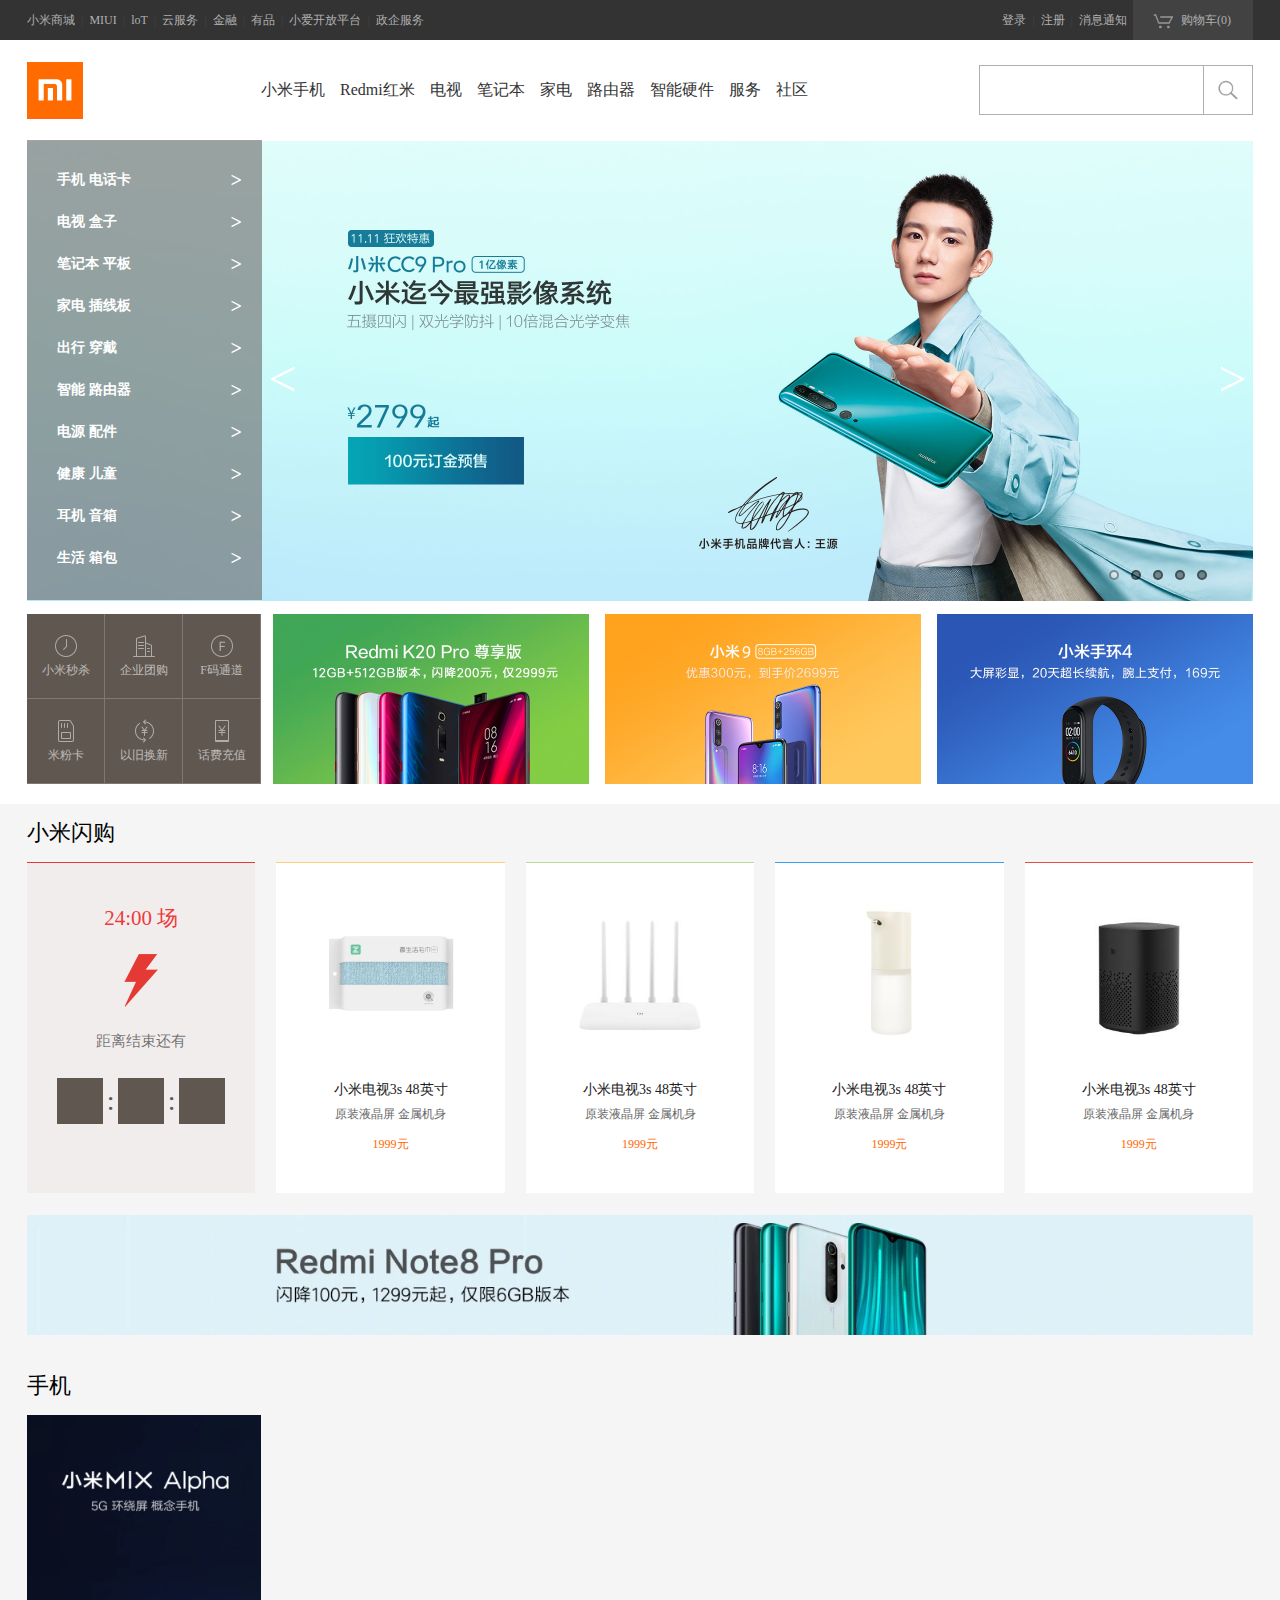
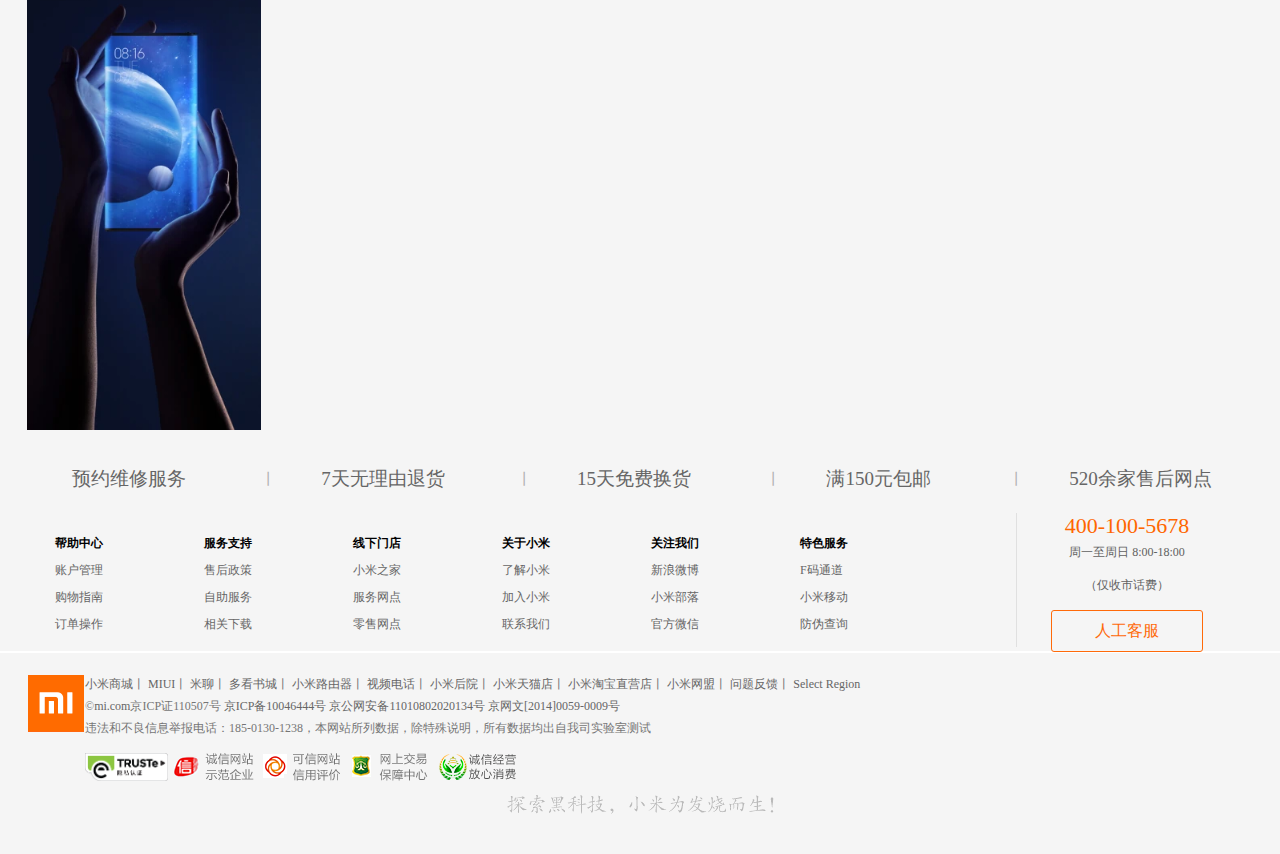
==== index.html @ 8d52efce "未写购物车的版本，购物车内容未渲染" ====
<!DOCTYPE html>
<html lang="en">

<head>
    <meta charset="UTF-8">
    <meta name="viewport" content="width=device-width, initial-scale=1.0">
    <meta http-equiv="X-UA-Compatible" content="ie=edge">
    <title>小米商城</title>
    <link rel="icon" href="https://s01.mifile.cn/favicon.ico" type="image/x-icon">
    <link rel="stylesheet" href="css/public.css">
    <link rel="stylesheet" href="css/style.css">
    <link rel="stylesheet" href="css/index.css">
    <style>

    </style>
</head>

<body style="overflow-x: hidden;">
    <header>
        <div class="nav-t">
            <div class="center">
                <div class="left">
                    <a href="#">小米商城</a><span>|</span>
                    <a href="#">MIUI</a><span>|</span>
                    <a href="#">loT</a><span>|</span>
                    <a href="#">云服务</a><span>|</span>
                    <a href="#">金融</a><span>|</span>
                    <a href="#">有品</a><span>|</span>
                    <a href="#">小爱开放平台</a><span>|</span>
                    <a href="#">政企服务</a>
                </div>
                <div class="right">
                    <div class="shoppingCart">
                        <i><img src="img/shoppingCart1.png" alt="shoppingCart">
                            <img src="img/shoppingCart2.png" alt="shoppingCart"></i>
                        <a href="car.html">购物车(<span>0</span>)</a>
                        <div>
                            购物车中还没有商品，赶紧抢购吧！
                        </div>
                    </div>
                    <div class="login" id="login-status">
                        <a href="#">消息通知</a><span>|</span>
                        <a href="register.html">注册</a><span>|</span>
                        <a href="login.html">登录</a>
                    </div>
                </div>
            </div>
        </div>
    </header>
    <nav>
        <div class="top">
            <a class="logo" href="#"><img src="img/logo-footer.png" alt="logo"></a>
            <div class="nav">
                <span>小米手机
                    <div class="nav-menu-back">
                        <ul>
                            <li>
                                <a href="#">
                                    <div class="nav-menu-pic"><img src="img/be92bc4baa572bf467fc9e881fd4be2a.png"
                                            alt="小米CC9 Pro"></div>
                                    <div class="title">小米CC9 Pro</div>
                                    <p class="price">2799元起</p>
                                </a>
                            </li>
                            <li>
                                <a href="#">
                                    <div class="nav-menu-pic"><img src="img/41c566d825a3ae3b5751a78d4c7cffdb.png"
                                            alt="小米9 Pro 5G"></div>
                                    <div class="title">小米9 Pro 5G</div>
                                    <p class="price">3699元起</p>
                                </a>
                            </li>
                            <li>
                                <a href="#">
                                    <div class="nav-menu-pic"><img src="img/5d19da60f9f62eb2aa5dcdbd7df19f0f.png"
                                            alt="小米MIX Alpha"></div>
                                    <div class="title">小米MIX Alpha</div>
                                    <p class="price">19999元</p>
                                </a>
                            </li>
                            <li>
                                <a href="#">
                                    <div class="nav-menu-pic"><img src="img/f515ab05232ed14ccd78ec67e024495a.png"
                                            alt="小米CC9"></div>
                                    <div class="title">小米CC9</div>
                                    <p class="price">1499元起</p>
                                </a>
                            </li>
                            <li class="last-nav-menu">
                                <a href="#">
                                    <div class="nav-menu-pic"><img src="img/df9b3e7a562e02a33eb069b3f0119815.png"
                                            alt="小米CC9e"></div>
                                    <div class="title">小米CC9e</div>
                                    <p class="price">1099元起</p>
                                </a>
                            </li>
                            <li>
                                <a href="#">
                                    <div class="nav-menu-pic"><img src="img/b02f50c9dd2e01c139a06a12502755ef.png"
                                            alt="小米CC9 美图定制版"></div>
                                    <div class="title">小米CC9 美图定制版</div>
                                    <p class="price">2199元</p>
                                </a>
                            </li>
                        </ul>
                    </div>
                </span>
                <span>Redmi红米
                    <div class="nav-menu-back">
                        <ul>
                            <li>
                                <a href="#">
                                    <div class="nav-menu-pic"><img src="img/398311b2e6f47ac324ba0421a0ac1b80.png"
                                            alt="Redmi 8A"></div>
                                    <div class="title">Redmi 8A</div>
                                    <p class="price">699元起</p>
                                </a>
                            </li>
                            <li>
                                <a href="#">
                                    <div class="nav-menu-pic"><img src="img/a9734e0314fec470ff6912a8a92da5e6.png"
                                            alt="Redmi 8"></div>
                                    <div class="title">Redmi 8</div>
                                    <p class="price">799元起</p>
                                </a>
                            </li>
                            <li>
                                <a href="#">
                                    <div class="nav-menu-pic"><img src="img/c1937ecb7e9b8e1aee11d6936e19d53c.png"
                                            alt="Redmi K20 Pro 尊享版"></div>
                                    <div class="title">Redmi K20 Pro 尊享版</div>
                                    <p class="price">2699元起</p>
                                </a>
                            </li>
                            <li>
                                <a href="#">
                                    <div class="nav-menu-pic"><img src="img/8ee0af37bbd2f5a83c799e87dd791037.png"
                                            alt="Redmi Note 8 Pro"></div>
                                    <div class="title">Redmi Note 8 Pro</div>
                                    <p class="price">1299元起</p>
                                </a>
                            </li>
                            <li>
                                <a href="#">
                                    <div class="nav-menu-pic"><img src="img/dacd6a3d8440b7a038e9778702bd6db6.png"
                                            alt="Redmi Note 8"></div>
                                    <div class="title">Redmi Note 8</div>
                                    <p class="price">999元起</p>
                                </a>
                            </li>
                            <li class="last-nav-menu">
                                <a href="#">
                                    <div class="nav-menu-pic"><img src="img/d4fbf37c6b51e510a3bac5e738f2f681.jpg"
                                            alt="Redmi K20"></div>
                                    <div class="title">Redmi K20</div>
                                    <p class="price">1999元起</p>
                                </a>
                            </li>
                        </ul>
                    </div>
                </span>
                <span>电视
                    <div class="nav-menu-back">
                        <ul>
                            <li>
                                <a href="#">
                                    <div class="nav-menu-pic"><img src="img/6917267948c54c647d2009a98637aac6.png"
                                            alt="Redmi 红米电视 70英寸 R70A"></div>
                                    <div class="title">Redmi 红米电视 70英寸 R70A</div>
                                    <p class="price">3799元</p>
                                </a>
                            </li>
                            <li>
                                <a href="#">
                                    <div class="nav-menu-pic"><img src="img/00f597a8725eee9245e383c35cd4f7b6.png"
                                            alt="小米壁画电视 65英寸"></div>
                                    <div class="title">小米壁画电视 65英寸</div>
                                    <p class="price">6999元</p>
                                </a>
                            </li>
                            <li>
                                <a href="#">
                                    <div class="nav-menu-pic"><img src="img/a40904b6a053b73b631a152334388d0e.png"
                                            alt="小米全面屏电视E55A"></div>
                                    <div class="title">小米全面屏电视E55A</div>
                                    <p class="price">1699元</p>
                                </a>
                            </li>
                            <li>
                                <a href="#">
                                    <div class="nav-menu-pic"><img src="img/e8f4e22f6d591825f8f150b3309c750b.png"
                                            alt="小米电视4A 32英寸"></div>
                                    <div class="title">小米电视4A 32英寸</div>
                                    <p class="price">688元</p>
                                </a>
                            </li>
                            <li>
                                <a href="#">
                                    <div class="nav-menu-pic"><img src="img/bf72a3e9a6e799cb71ecfa7d80465351.png"
                                            alt="小米电视4A 55英寸"></div>
                                    <div class="title">小米电视4A 55英寸</div>
                                    <p class="price">1599元</p>
                                </a>
                            </li>
                            <li class="last-nav-menu">
                                <a href="#">
                                    <div class="nav-menu-pic"><img src="img/bd922870295a97a0972eaba5af92129e.png"
                                            alt="小米电视4A 65英寸"></div>
                                    <div class="title">小米电视4A 65英寸</div>
                                    <p class="price">2499元</p>
                                </a>
                            </li>
                        </ul>
                    </div>
                </span>
                <span>笔记本
                    <div class="nav-menu-back">
                        <ul>
                            <li>
                                <a href="#">
                                    <div class="nav-menu-pic"><img src="img/d712f71b3c4a3b562601c2b956a660ad.png"
                                            alt="小米笔记本Pro 15.6&quot;"></div>
                                    <div class="title">小米笔记本Pro 15.6"</div>
                                    <p class="price">4999元起</p>
                                </a>
                            </li>
                            <li>
                                <a href="#">
                                    <div class="nav-menu-pic"><img src="img/6a25f895ad6019c3fae32fd1f48a2c7c.png"
                                            alt="RedmiBook 14"></div>
                                    <div class="title">RedmiBook 14</div>
                                    <p class="price">3999元起</p>
                                </a>
                            </li>
                            <li>
                                <a href="#">
                                    <div class="nav-menu-pic"><img src="img/33c6a31aaee90164ce963801bec48e64.png"
                                            alt="游戏本2019款"></div>
                                    <div class="title">游戏本2019款</div>
                                    <p class="price">7299元起</p>
                                </a>
                            </li>
                            <li>
                                <a href="#">
                                    <div class="nav-menu-pic"><img src="img/bb159dbe860ee434b52d8eed9e9fd424.png"
                                            alt="小米笔记本 15.6&quot;"></div>
                                    <div class="title">小米笔记本 15.6"</div>
                                    <p class="price">3599元起</p>
                                </a>
                            </li>
                            <li>
                                <a href="#">
                                    <div class="nav-menu-pic"><img src="img/95c4329ce2c454e2a5fa1e0931528a46.png"
                                            alt="小米笔记本Air 12.5&quot;"></div>
                                    <div class="title">小米笔记本Air 12.5"</div>
                                    <p class="price">3399元起</p>
                                </a>
                            </li>
                            <li class="last-nav-menu">
                                <a href="#">
                                    <div class="nav-menu-pic"><img src="img/96108a8feee8e790389b09b8b949fa7d.png"
                                            alt="小米笔记本 Air 13.3&quot;"></div>
                                    <div class="title">小米笔记本 Air 13.3"</div>
                                    <p class="price">4999元起</p>
                                </a>
                            </li>
                        </ul>
                    </div>
                </span>
                <span>家电
                    <div class="nav-menu-back">
                        <ul>
                            <li>
                                <a href="#">
                                    <div class="nav-menu-pic"><img src="img/beed8.png" alt="米家互联网空调C1（一级能效）"></div>
                                    <div class="title">米家互联网空调C1（一级能效）</div>
                                    <p class="price">2249元</p>
                                </a>
                            </li>
                            <li>
                                <a href="#">
                                    <div class="nav-menu-pic"><img src="img/e06b219c5bced9256467b17738a943c6 (1).png"
                                            alt="米家互联网空调（一级能效）"></div>
                                    <div class="title">米家互联网空调（一级能效）</div>
                                    <p class="price">1999元</p>
                                </a>
                            </li>
                            <li>
                                <a href="#">
                                    <div class="nav-menu-pic"><img src="img/c5d772b7c2a159c3ed7d4e31bd293f18 (1).png"
                                            alt="Redmi全自动波轮洗衣机1A"></div>
                                    <div class="title">Redmi全自动波轮洗衣机1A</div>
                                    <p class="price">699元</p>
                                </a>
                            </li>
                            <li>
                                <a href="#">
                                    <div class="nav-menu-pic"><img src="img/11b8bca444aba2994fe852993eac9203 (1).png"
                                            alt="米家互联网洗烘一体机10kg"></div>
                                    <div class="title">米家互联网洗烘一体机10kg</div>
                                    <p class="price">1899元</p>
                                </a>
                            </li>
                            <li>
                                <a href="#">
                                    <div class="nav-menu-pic"><img src="img/486a2a7359b6bda95b3dbd4e45b9c50a (1).png"
                                            alt="小米净水器"></div>
                                    <div class="title">小米净水器</div>
                                    <p class="price">1499元</p>
                                </a>
                            </li>
                            <li class="last-nav-menu">
                                <a href="#">
                                    <div class="nav-menu-pic"><img src="img/4ae019eebf10a55f8df2fee8d19b4e1f (1).png"
                                            alt="米家扫地机器人"></div>
                                    <div class="title">米家扫地机器人</div>
                                    <p class="price">1399元</p>
                                </a>
                            </li>
                        </ul>
                    </div>
                </span>
                <span>路由器
                    <div class="nav-menu-back">
                        <ul>
                            <li>
                                <a href="#">
                                    <div class="nav-menu-pic"><img src="img/lyq1.png" alt="小米路由器AC2100"></div>
                                    <div class="title">小米路由器AC2100</div>
                                    <p class="price">229元</p>
                                </a>
                            </li>
                            <li>
                                <a href="#">
                                    <div class="nav-menu-pic"><img src="img/lyq2.png" alt="小米路由器 Mesh"></div>
                                    <div class="title">小米路由器 Mesh</div>
                                    <p class="price">999元</p>
                                </a>
                            </li>
                            <li>
                                <a href="#">
                                    <div class="nav-menu-pic"><img src="img/lyq3.png" alt="小米路由器4A 千兆版"></div>
                                    <div class="title">小米路由器4A 千兆版</div>
                                    <p class="price">149元</p>
                                </a>
                            </li>
                            <li>
                                <a href="#">
                                    <div class="nav-menu-pic"><img src="img/lyq4.png" alt="小米路由器 4C"></div>
                                    <div class="title">小米路由器 4C</div>
                                    <p class="price">59元</p>
                                </a>
                            </li>
                            <li>
                                <a href="#">
                                    <div class="nav-menu-pic"><img src="img/lyq5.png" alt="小米路由器 4A"></div>
                                    <div class="title">小米路由器 4A</div>
                                    <p class="price">99元</p>
                                </a>
                            </li>
                            <li class="last-nav-menu">
                                <a href="#">
                                    <div class="nav-menu-pic"><img src="img/lyq6.png" alt="小米路由器 Pro"></div>
                                    <div class="title">小米路由器 Pro</div>
                                    <p class="price">399元</p>
                                </a>
                            </li>
                        </ul>
                    </div>
                </span>
                <span>智能硬件
                    <div class="nav-menu-back">
                        <ul>
                            <li>
                                <a href="#">
                                    <div class="nav-menu-pic"><img src="img/zn1.png" alt="小米米家智能摄像机云台版"></div>
                                    <div class="title">小米米家智能摄像机云台版</div>
                                    <p class="price">199元</p>
                                </a>
                            </li>
                            <li>
                                <a href="#">
                                    <div class="nav-menu-pic"><img src="img/zn2.png" alt="小米小爱老师"></div>
                                    <div class="title">小米小爱老师</div>
                                    <p class="price">449元起</p>
                                </a>
                            </li>
                            <li>
                                <a href="#">
                                    <div class="nav-menu-pic"><img src="img/zn3.png" alt="小米米家智能门锁"></div>
                                    <div class="title">小米米家智能门锁</div>
                                    <p class="price">1149元起</p>
                                </a>
                            </li>
                            <li>
                                <a href="#">
                                    <div class="nav-menu-pic"><img src="img/zn4.png" alt="小米小爱触屏音箱"></div>
                                    <div class="title">小米小爱触屏音箱</div>
                                    <p class="price">299元</p>
                                </a>
                            </li>
                            <li>
                                <a href="#">
                                    <div class="nav-menu-pic"><img src="img/zn5.png" alt="小爱万能遥控版"></div>
                                    <div class="title">小爱万能遥控版</div>
                                    <p class="price">199元</p>
                                </a>
                            </li>
                            <li class="last-nav-menu">
                                <a href="#">
                                    <div class="nav-menu-pic"><img src="img/zn6.png" alt="查看全部#智能硬件"></div>
                                    <div class="title">查看全部<br>智能硬件</div>
                                </a>
                            </li>
                        </ul>
                    </div>
                </span>
                <span>服务</span>
                <span>社区</span>
            </div>
            <div class="search">
                <form action="#">
                    <input type="submit" value="">
                    <input type="text">
                </form>
            </div>
        </div>
    </nav>
    <section class="banner">
        <div id="big_banner_wrap">
            <ul id="banner_menu_wrap">
                <li class="active" img>
                    <a>手机&nbsp;电话卡</a>
                    <a class="banner_menu_i">&gt;</a>
                    <div class="banner_menu_content" style="width: 993px; top: -20px;">
                        <ul class="banner_menu_content_ul">
                            <li>
                                <a><img src="img/xm9ccpro.jpg"></a><a><span>小米CC9 PRO</span></a></li>
                            <li>
                                <a><img src="img/redmi8a.jpg"></a><a><span>Redmi 8A</span></a></li>
                            <li>
                                <a><img src="img/redmi8.jpg"></a><a><span>Redmi 8</span></a></li>
                            <li>
                                <a><img src="img/xmmixa.jpg"></a><a><span>小米MIX Alpha</span></a></li>
                            <li>
                                <a><img src="img/xm9pro5g.jpg"></a><a><span>小米9PRO 5G</span></a></li>
                            <li>
                                <a><img src="img/redmik20pro.jpg"></a><a><span>Redmi K20 Pro尊享版</span></a></li>
                        </ul>
                        <ul class="banner_menu_content_ul">
                            <li>
                                <a><img src="img/redminote8pro.jpg"></a><a><span>Redmi Note 8 Pro</span></a></li>
                            <li>
                                <a><img src="img/redminote8.jpg"></a><a><span>Redmi Note 8</span></a></li>
                            <li>
                                <a><img src="img/xmcc9.jpg"></a><a><span>小米CC9</span></a></li>
                            <li>
                                <a><img src="img/xmcc9meitu.jpg"></a><a><span>小米CC9美图定制版</span></a></li>
                            <li>
                                <a><img src="img/xmcc9e.jpg"></a><a><span>小米CC9e</span></a></li>
                            <li>
                                <a><img src="img/xm9.jpg"></a><a><span>小米9</span></a></li>
                        </ul>
                        <ul class="banner_menu_content_ul">
                            <li>
                                <a><img src="img/xm9se.jpg"></a><a><span>小米9 SE</span></a></li>
                            <li>
                                <a><img src="img/xmmix3.jpg"></a><a><span>小米MIX 3</span></a></li>
                            <li>
                                <a><img src="img/xmmax3.jpg"></a><a><span>小米MAX3</span></a></li>
                            <li>
                                <a><img src="img/hssj2p.jpg"></a><a><span>黑鲨手机2 Pro</span></a></li>
                            <li>
                                <a><img src="img/hssj2.jpg"></a><a><span>黑鲨游戏手机2</span></a></li>
                            <li>
                                <a><img src="img/redmik20.jpg"></a><a><span>Redmi K20</span></a></li>
                        </ul>
                        <ul class="banner_menu_content_ul">
                            <li>
                                <a><img src="img/redmi7a.jpg"></a><a><span>Redmi 7A</span></a></li>
                            <li>
                                <a><img src="img/redmi7.jpg"></a><a><span> Redmi 7</span></a></li>
                            <li>
                                <a><img src="img/rmnote7p.jpg"></a><a><span>Redmi Note7 Pro</span></a></li>
                            <li>
                                <a><img src="img/rmnote7.jpg"></a><a><span>Redmi Note7</span></a></li>
                            <li>
                                <a><img src="img/4G.jpg"></a><a><span>移动4G+专区</span></a></li>
                            <li>
                                <a><img src="img/mika.jpg"></a><a><span>小米移动 电话卡</span></a></li>
                        </ul>
                    </div>
                </li>
                <li>
                    <a>电视&nbsp;盒子</a>
                    <a class="banner_menu_i">&gt;</a>
                    <div class="banner_menu_content" style="width: 497px; top: -62px;">
                        <ul class="banner_menu_content_ul">
                            <li>
                                <a><img src="img/tv555.jpg"></a><a><span>小米电视5 55英寸</span></a></li>
                            <li>
                                <a><img src="img/tv565.jpg"></a><a><span>小米电视5 65英寸</span></a></li>
                            <li>
                                <a><img src="img/tv575.jpg"></a><a><span>小米电视5 75英寸</span></a></li>
                            <li>
                                <a><img src="img/tv5p55.jpg"></a><a><span>小米电视5 Pro 55英寸</span></a></li>
                            <li>
                                <a><img src="img/tv5p65.jpg"></a><a><span>小米电视5 Pro 65英寸</span></a></li>
                            <li>
                                <a><img src="img/tv5p75.jpg"></a><a><span>小米电视5 Pro 75英寸</span></a></li>
                        </ul>
                        <ul class="banner_menu_content_ul">
                            <li>
                                <a><img src="img/tv555.jpg"></a><a><span>小米电视5 55英寸</span></a></li>
                            <li>
                                <a><img src="img/tv565.jpg"></a><a><span>小米电视5 65英寸</span></a></li>
                            <li>
                                <a><img src="img/tv575.jpg"></a><a><span>小米电视5 75英寸</span></a></li>
                            <li>
                                <a><img src="img/tv5p55.jpg"></a><a><span>小米电视5 Pro 55英寸</span></a></li>
                            <li>
                                <a><img src="img/tv5p65.jpg"></a><a><span>小米电视5 Pro 65英寸</span></a></li>
                            <li>
                                <a><img src="img/tv5p75.jpg"></a><a><span>小米电视5 Pro 75英寸</span></a></li>
                        </ul>
                    </div>
                </li>
                <li>
                    <a>笔记本&nbsp;平板</a>
                    <a class="banner_menu_i">&gt;</a>
                    <div class="banner_menu_content" style="width: 497px; top: -104px;">
                        <ul class="banner_menu_content_ul">
                            <li>
                                <a><img src="img/xmbjb.jpg"></a><a><span>小米笔记本 15.6</span></a></li>
                            <li>
                                <a><img src="img/xmbjb.jpg"></a><a><span>小米笔记本 13.3</span></a></li>
                            <li>
                                <a><img src="img/xmbjb.jpg"></a><a><span>小米笔记本 12.5</span></a></li>
                            <li>
                                <a><img src="img/xmbjb.jpg"></a><a><span>小米笔记本 15.6</span></a></li>
                            <li>
                                <a><img src="img/xmbjb.jpg"></a><a><span>小米笔记本 13.3</span></a></li>
                            <li>
                                <a><img src="img/xmbjb.jpg"></a><a><span>小米笔记本 12.5</span></a></li>
                        </ul>
                        <ul class="banner_menu_content_ul">
                            <li>
                                <a><img src="img/xmbjb.jpg"></a><a><span>小米笔记本 15.6</span></a></li>
                            <li>
                                <a><img src="img/xmbjb.jpg"></a><a><span>小米笔记本 13.3</span></a></li>
                            <li>
                                <a><img src="img/xmbjb.jpg"></a><a><span>小米笔记本 12.5</span></a></li>
                            <li>
                                <a><img src="img/xmbjb.jpg"></a><a><span>小米笔记本 15.6</span></a></li>
                            <li>
                                <a><img src="img/xmbjb.jpg"></a><a><span>小米笔记本 13.3</span></a></li>
                            <li>
                                <a><img src="img/xmbjb.jpg"></a><a><span>小米笔记本 12.5</span></a></li>
                        </ul>
                    </div>
                </li>
                <li>
                    <a>家电&nbsp;插线板</a>
                    <a class="banner_menu_i">&gt;</a>
                    <div class="banner_menu_content" style="width: 250px; top: -146px;">
                        <ul class="banner_menu_content_ul">
                            <li>
                                <a><img src="img/dianyuan.jpg "></a><a><span>大米移动电源</span></a></li>
                            <li>
                                <a><img src="img/powerscript.jpg"></a><a><span>大米插线板</span></a></li>
                            <li>
                                <a><img src="img/yidongdianyuan.jpg"></a><a><span>品牌移动电源</span></a></li>
                            <li>
                                <a><img src="img/dianyuanfujian.jpg"></a><a><span>移动电源附件</span></a></li>
                        </ul>
                    </div>
                </li>
                <li>
                    <a>出行&nbsp;穿戴</a>
                    <a class="banner_menu_i">&gt;</a>
                    <div class="banner_menu_content" style="width: 250px; top: -188px;">
                        <ul class="banner_menu_content_ul">
                            <li>
                                <a><img src="img/headphone.jpg"></a><a><span>大米头戴式耳机</span></a></li>
                            <li>
                                <a><img src="img/huosai.jpg"></a><a><span>大米活塞耳机</span></a></li>
                            <li>
                                <a><img src="img/bluetoothheadset.jpg"></a><a><span>大米蓝牙耳机</span></a></li>
                            <li>
                                <a><img src="img/erji.jpg"></a><a><span>品牌耳机</span></a></li>
                            <li>
                                <a><img src="img/yinxiang.jpg"></a><a><span>音箱</span></a></li>
                        </ul>
                    </div>
                </li>
                <li>
                    <a>智能&nbsp;路由器</a>
                    <a class="banner_menu_i">&gt;</a>
                    <div class="banner_menu_content" style="width: 497px; top: -230px;">
                        <ul class="banner_menu_content_ul">
                            <li>
                                <a><img src="img/miwifi.jpg"></a><a><span>大米路由器</span></a></li>
                            <li>
                                <a><img src="img/miwifilite.jpg"></a><a><span>大米路由器&nbsp;青春版</span></a></li>
                            <li>
                                <a><img src="img/air.jpg"></a><a><span>净化器</span></a></li>
                            <li>
                                <a><img src="img/xiaoyi.jpg"></a><a><span>摄像机</span></a></li>
                            <li>
                                <a><img src="img/scale.jpg"></a><a><span>体重称</span></a></li>
                            <li>
                                <a><img src="img/scale.jpg"></a><a><span>智能插头</span></a></li>
                        </ul>
                        <ul class="banner_menu_content_ul">
                            <li>
                                <a><img src="img/miwifimini.jpg"></a><a>大米路由器MINI</span></a></li>
                            <li>
                                <a><img src="img/wifiExtension.jpg"></a><a><span>大米WIFI放大器</span></a></li>
                            <li>
                                <a><img src="img/yicamera.jpg"></a><a><span>运动相机</span></a></li>
                            <li>
                                <a><img src="img/water.jpg"></a><a><span>净水器</span></a></li>
                            <li>
                                <a><img src="img/ihealth.jpg"></a><a><span>血压计</span></a></li>
                            <li>
                                <a><img src="img/ihealth.jpg"></a><a><span>床头灯</span></a></li>
                        </ul>
                    </div>
                </li>
                <li>
                    <a>电源&nbsp;配件</a>
                    <a class="banner_menu_i">&gt;</a>
                    <div class="banner_menu_content" style="width: 250px; top: -272px;">
                        <ul class="banner_menu_content_ul">
                            <li>
                                <a><img src="img/dianchi.jpg"></a><a><span>电池</span></a></li>
                            <li>
                                <a><img src="img/chongdian.jpg"></a><a><span>充电器</span></a></li>
                            <li>
                                <a><img src="img/xiancai.jpg"></a><a><span>线材</span></a></li>
                            <li>
                                <a><img src="img/cunchu.jpg"></a><a><span>存储卡</span></a></li>
                        </ul>
                        <ul class="banner_menu_content_ul">
                            <li>
                                <a><img src="img/baohu.jpg"></a><a><span>保护套/保护壳</span></a></li>
                            <li>
                                <a><img src="img/hougai.jpg"></a><a><span>后盖</span></a></li>
                        </ul>
                    </div>
                </li>
                <li>
                    <a>健康&nbsp;儿童</a>
                    <a class="banner_menu_i">&gt;</a>
                    <div class="banner_menu_content" style="width: 497px; top: -314px;">
                        <ul class="banner_menu_content_ul">
                            <li>
                                <a><img src="img/tiemo.jpg"></a><a><span>贴膜</span></a></li>
                            <li>
                                <a><img src="img/zipaigan.jpg"></a><a><span>自拍杆</span></a></li>
                            <li>
                                <a><img src="img/zipaigan.jpg"></a><a><span>蓝牙手柄</span></a></li>
                            <li>
                                <a><img src="img/tizhi.jpg"></a><a><span>贴纸</span></a></li>
                            <li>
                                <a><img src="img/fangchensai.jpg"></a><a><span>防尘塞</span></a></li>
                            <li>
                                <a><img src="img/fangchensai.jpg"></a><a><span>手机支架</span></a></li>
                        </ul>
                        <ul class="banner_menu_content_ul">
                            <li>
                                <a><img src="img/raoxian.jpg"></a><a><span>耳机绕线器</span></a></li>
                            <li>
                                <a><img src="img/wifi.jpg"></a><a><span>随身WIFI</span></a></li>
                        </ul>
                    </div>
                </li>
                <li>
                    <a>耳机&nbsp;音箱</a>
                    <a class="banner_menu_i">&gt;</a>
                    <div class="banner_menu_content" style="width: 250px; top: -356px;">
                        <ul class="banner_menu_content_ul">
                            <li>
                                <a><img src="img/mitu.jpg"></a><a><span>米兔</span></a></li>
                            <li>
                                <a><img src="img/fuzhuang.jpg"></a><a><span>服装</span></a></li>
                        </ul>
                    </div>
                </li>
                <li>
                    <a>生活&nbsp;箱包</a>
                    <a class="banner_menu_i">&gt;</a>
                    <div class="banner_menu_content" style="width: 250px; top: -398px;">
                        <ul class="banner_menu_content_ul">
                            <li>
                                <a><img src="img/bag.jpg"></a><a><span>背包</span></a></li>
                            <li>
                                <a><img src="img/shubiaodian.jpg"></a><a><span>大米鼠标坠</span></a></li>
                            <li>
                                <a><img src="img/zhoubian.jpg"></a><a><span>生活周边</span></a></li>
                            <li>
                                <a><img src="img/wan.jpg"></a><a><span>玩酷产品</span></a></li>
                        </ul>
                    </div>
                </li>
            </ul>
            <div id="big_banner_pic_wrap">
                <ul id="big_banner_pic">
                    <li><img src="img/banner1.jpg"></li>
                    <li><img src="img/banner2.jpg"></li>
                    <li><img src="img/banner3.jpg"></li>
                    <li><img src="img/banner4.jpg"></li>
                    <li><img src="img/banner5.jpg"></li>
                </ul>
            </div>
            <div id="big_banner_change_wrap">
                <div id="big_banner_change_prev">&lt;</div>
                <div id="big_banner_change_next">&gt;</div>
                <div id="banner_list">
                    <a style="background-color: rgba(255, 255, 255, 0.4);"></a>
                    <a></a>
                    <a></a>
                    <a></a>
                    <a></a>
                </div>
            </div>
        </div>
    </section>
    <section class="home">
        <div class="margin">
            <div class="menu">
                <ul>
                    <li><a href="#"><img src="img/menu1.png" alt="小米秒杀">
                            <p>小米秒杀</p>
                        </a></li>
                    <li><a href="#"><img src="img/menu2.png" alt="企业团购">
                            <p>企业团购</p>
                        </a></li>
                    <li><a href="#"><img src="img/menu3.png" alt="F码通道">
                            <p>F码通道</p>
                        </a></li>
                    <li><a href="#"><img src="img/menu4.png" alt="米粉卡">
                            <p>米粉卡</p>
                        </a></li>
                    <li><a href="#"><img src="img/menu5.png" alt="以旧换新">
                            <p>以旧换新</p>
                        </a></li>
                    <li><a href="#"><img src="img/menu6.png" alt="话费充值">
                            <p>话费充值</p>
                        </a></li>
                </ul>
            </div>
            <div class="product">
                <a href="#"><img src="img/z1.jpg" alt=""></a>
                <a href="#"><img src="img/z2.jpg" alt=""></a>
                <a href="#"><img src="img/z3.jpg" alt=""></a>
            </div>
        </div>
    </section>
    <section class="page">
        <div class="page-main margin">
            <div class="page1">
                <h2>小米闪购</h2>
                <div class="star_dl">
                    <dl class="s0">
                        <div class="cc">24:00 场</div>
                        <div class="gou"><img src="img/gou.png" alt="闪电购"></div>
                        <p>距离结束还有</p>
                        <div id="timeOut">
                            <span id="hours"></span><i>:</i><span id="minutes"></span><i>:</i><span id="seconds"></span>
                        </div>
                    </dl>
                    <dl class="s1">
                        <a href="#">
                            <dt>
                                <img src="img/page1-1.png" />
                            </dt>
                            <dd>
                                <h4>小米电视3s 48英寸</h4>
                                <p>原装液晶屏&nbsp;金属机身</p>
                            </dd>
                            <dd class="jg">1999元</dd>
                        </a>
                    </dl>
                    <dl class="s2">
                        <a href="#">
                            <dt>
                                <img src="img/page1-2.png" />
                            </dt>
                            <dd>
                                <h4>小米电视3s 48英寸</h4>
                                <p>原装液晶屏&nbsp;金属机身</p>
                            </dd>
                            <dd class="jg">1999元</dd>
                        </a>
                    </dl>
                    <dl class="s3">
                        <a href="#">
                            <dt>
                                <img src="img/page1-3.png" />
                            </dt>
                            <dd>
                                <h4>小米电视3s 48英寸</h4>
                                <p>原装液晶屏&nbsp;金属机身</p>
                            </dd>
                            <dd class="jg">1999元</dd>
                        </a>
                    </dl>
                    <dl class="s4">
                        <a href="#">
                            <dt>
                                <img src="img/page1-4.png" />
                            </dt>
                            <dd>
                                <h4>小米电视3s 48英寸</h4>
                                <p>原装液晶屏&nbsp;金属机身</p>
                            </dd>
                            <dd class="jg">1999元</dd>
                        </a>
                    </dl>
                </div>
            </div>
            <div class="fenlei">
                <img src="img/fenlei1.png" alt="feilei">
            </div>
            <div class="page1">
                <h2>手机</h2>
                <div class="page1-left"><img src="img/page-left1.png" alt="page-left"></div>
                <div class="page1-right">
                    <ul id="json-list">


                    </ul>
                </div>
            </div>
        </div>
        </div>
        </div>
    </section>
    <footer>
        <div class="Customer margin">
            <ul class="shouhou">
                <li>
                    <a href="#"><span></span>预约维修服务</a>
                </li>
                <span>丨</span>
                <li>
                    <a href="#"><span></span>7天无理由退货</a>
                </li>
                <span>丨</span>
                <li>
                    <a href="#"><span></span>15天免费换货</a>
                </li>
                <span>丨</span>
                <li>
                    <a href="#"><span></span>满150元包邮</a>
                </li>
                <span>丨</span>
                <li>
                    <a href="#"><span></span>520余家售后网点</a>
                </li>
                <li>

                </li>
            </ul>
            <div id="hps">
                <div class="rt">
                    <div>400-100-5678</div>
                    <p>周一至周日 8:00-18:00</p>
                    <p>（仅收市话费）</p>
                    <a href="#" class="hv">
                        人工客服
                    </a>
                </div>
                <ul class="help">
                    <li>
                        <h4>帮助中心</h4>
                        <a href="#">账户管理</a>
                        <a href="#">购物指南</a>
                        <a href="#">订单操作</a>
                    </li>
                    <li>
                        <h4>服务支持</h4>
                        <a href="#">售后政策</a>
                        <a href="#">自助服务</a>
                        <a href="#">相关下载</a>
                    </li>
                    <li>
                        <h4>线下门店</h4>
                        <a href="#">小米之家</a>
                        <a href="#">服务网点</a>
                        <a href="#">零售网点</a>
                    </li>
                    <li>
                        <h4>关于小米</h4>
                        <a href="#">了解小米</a>
                        <a href="#">加入小米</a>
                        <a href="#">联系我们</a>
                    </li>
                    <li>
                        <h4>关注我们</h4>
                        <a href="#">新浪微博</a>
                        <a href="#">小米部落</a>
                        <a href="#">官方微信</a>
                    </li>
                    <li>
                        <h4>特色服务</h4>
                        <a href="#">F码通道</a>
                        <a href="#">小米移动</a>
                        <a href="#">防伪查询</a>
                    </li>
                </ul>
            </div>
        </div>
    </footer>
    <footer id="ft">
        <div class="bottom margin">
            <p class="lt footer-logo"><img src="img/logo-footer.png" alt="logo"></p>
            <div class="lt">
                <a href="#">小米商城</a>丨
                <a href="#">MIUI</a>丨
                <a href="#">米聊</a>丨
                <a href="#">多看书城</a>丨
                <a href="#">小米路由器</a>丨
                <a href="#">视频电话</a>丨
                <a href="#">小米后院</a>丨
                <a href="#">小米天猫店</a>丨
                <a href="#">小米淘宝直营店</a>丨
                <a href="#">小米网盟</a>丨
                <a href="#">问题反馈</a>丨
                <a href="#">Select Region</a>
                <p>
                    &copy;<a href="#">mi.com</a>京ICP证110507号
                    <a href="#"> 京ICP备10046444号 </a>
                    <a href="#"> 京公网安备11010802020134号</a>
                    <a href="#">京网文[2014]0059-0009号</a>
                </p>
                违法和不良信息举报电话：185-0130-1238，本网站所列数据，除特殊说明，所有数据均出自我司实验室测试
                <div class="log">
                    <a href="#"><img src="img/log1.png"></a>
                    <a href="#"><img src="img/log2.png"></a>
                    <a href="#"><img src="img/log3.png"></a>
                    <a href="#"><img src="img/log4.png"></a>
                    <a href="#"><img src="img/log5.png"></a>
                </div>
            </div>
        </div>
    </footer>
    <div class="btm"></div>
    <aside>
        <!-- 





         -->
    </aside>
</body>
<script src="library/jquery.js"></script>
<script src="library/ajax.js"></script>
<script src="library/cookie.js"></script>
<script type="text/javascript" src="library/js/banner.js"></script>
<script>
    $(".nav>a").mouseover(function () {
        $(this).addClass("active").siblings().removeClass("active");
    })

    setInterval(function () {
        var date1 = new Date();
        var date2 = new Date(date1);
        date2.setDate(date1.getDate() + 1);
        date2.setHours(0);
        date2.setMinutes(0);
        date2.setSeconds(0);
        date2.setMilliseconds(0);
        var time1 = date1.getTime();
        var time2 = date2.getTime();
        var intDiff = Math.abs(time1 - time2);
        var hours = Math.floor(intDiff / 3600000);
        var minutes = Math.floor(intDiff / 1000 / 60 - hours * 60);
        var seconds = Math.floor(intDiff / 1000 - minutes * 60 - hours * 3600);
        $('#hours')[0].innerHTML = hours;
        $('#minutes')[0].innerHTML = minutes;
        $('#seconds')[0].innerHTML = seconds;
    }, 1000);


    class List{
        constructor(options){
            this.cont = options.cont;
            this.url = options.url;

            this.load();

            // this.addEvent();
            
        }
        load(){
            var that = this;
            ajaxGet(this.url,function(res){
                that.res = JSON.parse(res);
                that.display()
            })
        }
        display(){
            var str = "";
            for(var i=0;i<this.res.length;i++){
                str += `<li gid="${this.res[i].goodsId}">
                            <a gid="${this.res[i].goodsId}">
                                <div gid="${this.res[i].goodsId}">
                                    <img src="${this.res[i].img}" alt="" gid="${this.res[i].goodsId}">
                                </div>
                                <h4 gid="${this.res[i].goodsId}">${this.res[i].name}</h4>
                                <p gid="${this.res[i].goodsId}">${this.res[i].des}</p>
                                <p class="jg" gid="${this.res[i].goodsId}">${this.res[i].price}<span gid="${this.res[i].goodsId}">元起</span></p>
                            </a>
                        </li>`;
            }
            this.cont.innerHTML = str;
        }
        // addEvent(){
        //     var that = this;
        //     this.cont.onclick = function(eve){
        //         if(eve.target.className == "btn"){
        //             that.id = eve.target.parentNode.getAttribute("index");
        //             that.setCookie();
        //         }
        //     }
        // }
        // setCookie(){
        //     this.goods = getCookie("goods") ? JSON.parse(getCookie("goods")) : [];
        //     if(this.goods.length == 0){
        //         this.goods.push({
        //             id:this.id,
        //             num:1
        //         })
        //     }else{
        //         for(var i=0;i<this.goods.length;i++){
        //             if(this.goods[i].id === this.id){
        //                 this.goods[i].num++;
        //                 onoff = false;
        //             }
        //         }
        //         if(onoff){
        //             this.goods.push({
        //                 id:this.id,
        //                 num:1
        //             })
        //         }
        //     }
        //     setCookie("goods",JSON.stringify(this.goods));
        // }
    }

    new List({
        url:"http://localhost/1910-server/miShopping/library/goods.json",
        cont:document.querySelector("#json-list")
    });

    if(localStorage.nowLogin){
        var sLogin = $("#login-status>a:last")
        sLogin.html(`亲爱的 ： ${localStorage.nowLogin}，欢迎登录`).attr('href','#');
        sLogin.prev().prev().html("退出").attr('href','#');
        var exit = sLogin.prev().prev();
        if(exit.html() == "退出"){
            exit.bind("click",function(){
                localStorage.nowLogin = "";
                window.location.reload();
            })
        }
        // var ccc = "[{'img':'img/p1.png','name':'小米8','price':'3699'},{'img':'img/p1.png','name':'小米8','price:3699'}]";
        // localStorage.setItem("car",JSON.stringify(ccc))
        // console.log(JSON.parse(localStorage.car))
        // if(localStorage.car){
        //     var shopList = $(".shoppingCart>div:last");
        //     var carArr = JSON.parse(localStorage.car);
        //     var str = "";
        //     for(var i = 0; i < carArr.length; i++){
        //         str+="1";
        //         str += `<b>
        //                     <img src="${carArr[i].img}" alt="">
        //                     <p>${carArr[i].name}</p>
        //                     <span>${carArr[i].price}<i>元</i></span>
        //                 </b>`;
        //     }
        //     shopList[0].innerHTML = str;
        //     shopList.children().each(()=>{
        //         var bottom = -98;
        //         bottom -= 98;
        //         shopList[0].style.bottom = bottom + "px";
        //         shopList[0].style.zIndex = 22;
        //     }).css("z-index",22);
        // }
    }
    $("#json-list").on("click",function(e){
        if(e.target.getAttribute("gid")){
            localStorage.display = `${e.target.getAttribute("gid")}`;
            window.location.href="list.html";
        }
    })
</script>

</html>
---- css/public.css ----
@charset "utf-8";
/*  */
body,ol,ul,h1,h2,h3,h4,h5,h6,p,dl,dd,fieldset,legend,input,textarea,select，figure{margin:0;padding:0;}/*去除空隙*/
body{font:12px  "宋体"; word-wrap:break-word;}/*设置通用字体，英文数字换行*/
a,u,s,del{color:#666;text-decoration:none} /*改通用颜色，去除文本修饰*/
fieldset ,a img,.bor0 {border:0;}/*去除边框*/
i,em,b{font-style:normal;font-weight:100;}/*还原标签*/
li{list-style:none;}/*去除列表样式*/
img{vertical-align:middle;}/*图片居中*/
table{border-collapse:collapse;}/*合并边框*/
textarea{resize:none;}/*禁止拖动*/
.ind2{text-indent:2em;}
/* 文本溢出隐藏出现省略号 */
mark{background:none;}
.over{white-space:nowrap;  /* 强制不换行 */
      overflow:hidden;  /*溢出隐藏 */
      text-overflow:ellipsis;    /* 文本溢出隐藏时出现省略号 */
       }
/* 图片水平垂直居中 */
.valign{text-align: center;}
.valign img{vertical-align:middle;}
.valign:after{content:"";display:inline-block;vertical-align:middle;height:100%;}
/*  */
/* .margin{margin:0 auto;}     */

.clear:after{content:"";clear:both;display:block;}/* 清除浮动 */
.clear:before{content:"";display: table;}/* 解决margin-top向父元素传递问题 */
---- css/style.css ----
@charset "utf-8";

.nav-t {
    height: 40px;
    background-color: #333;
}

.nav-t div.center {
    width: 1226px;
    margin: 0 auto;
    height: 100%;
    font-size: 12px;
    color: #424242;
}

.nav-t div.center div.left {
    height: 100%;
    float: left;
}

.nav-t div.center div.left a,
.nav-t div.center div.left span {
    float: left;
    margin-right: 6px;
    line-height: 40px;
}

.nav-t div.center div.left a {
    color: #b0b0b0;
    text-decoration: none;
}

.nav-t div.right {
    float: right;
}

.nav-t div.right div.shoppingCart {
    float: right;
    height: 40px;
    width: 120px;
    background-color: #424242;
    box-sizing: border-box;
    background-position: 20px center;
    background-repeat: no-repeat;
    position: relative;
}

.nav-t div.right div.shoppingCart i img {
    width: 20px;
    margin-left: 20px;
}

.nav-t div.right div.shoppingCart a {
    color: #b0b0b0;
    line-height: 40px;
    padding-left: 5px;
}


.nav-t div.right div.login {
    float: right;
}

.nav-t div.right div.login a,
.nav-t div.right div.login span {
    float: right;
    line-height: 40px;
    margin-right: 6px;
}

.nav-t div.right div.login a {
    color: #b0b0b0;
}

.nav-t div.center div.left a:hover,
.nav-t div.right div.login a:hover {
    color: #fff;
}

.nav-t div.right div.shoppingCart:hover {
    background-color: #fff;
    background-image: url("../img/shoppingCart2.png")no-repeat;
}

.nav-t div.right div.shoppingCart i img:nth-child(2) {
    display: none;
}

.nav-t div.right div.shoppingCart:hover i img:nth-child(1) {
    display: none;
}

.nav-t div.right div.shoppingCart:hover i img:nth-child(2) {
    display: inline-block;
}

.nav-t div.right div.shoppingCart:hover a {
    color: #ff6700;
    cursor: pointer;
}

.nav-t div.right div.shoppingCart div {
    width: 316px;
    background: #fff;
    font-size: 12px;
    color: #424242;
    line-height: 98px;
    position: absolute;
    right: 0;
    text-align: center;
    display: none;
    box-shadow: 0 2px 10px rgba(0, 0, 0, .15);
    
}

.nav-t div.right div.shoppingCart:hover div {
    transition: all 2s;
    display:flex;
    flex-direction: column;
}
.nav-t div.right div.shoppingCart b{
    display: flex;
    justify-content: space-between;
    cursor: pointer;    
}
.nav-t div.right div.shoppingCart b img{
    width:98px;
    height:98px;
}
.nav-t div.right div.shoppingCart b p{
    flex:1;
    font-size: 14px;
    color: #aaa;
    line-height: 98px;
    text-align: center;
}
.nav-t div.right div.shoppingCart b span{
    font-size: 14px;
    color: #aaa;
    line-height: 98px;
    text-align: center;
    margin-right:30px;
}
nav {
    width: 1226px;
    margin: 0 auto;
}

nav div.top {
    height: 100px;
}

nav div.top a.logo {
    width: 234px;
    float: left;
    margin: 22px 0;
}

nav div.nav {
    float: left;
    width: 697px;
    display: flex;
    position: relative;
}

nav div.nav span {
    text-decoration: none;
    color: #333;
    line-height: 100px;
    padding-right: 15px;
    font-size: 16px;
    cursor: pointer;
    font-weight: 500;

}

nav div.nav span .nav-menu-back {
    height: 230px;
    width: 3000px;
    position: absolute;
    left: -800px;
    background: #fff;
    border-top: 1px solid#e0e0e0;
    z-index: 999;
    box-shadow: 0 2px 10px rgba(0, 0, 0, .15);
    display: none;
    overflow-x: hidden
}

nav div.nav span:hover .nav-menu-back {
    display: block;
    overflow-x: hidden
}

nav div.nav span:hover {
    color: #ff6700;
}

nav div.nav span ul {
    position: absolute;
    left: 19%;
    width: 1226px;
    height: 201px;
    background: #fff;
    display: flex;
    justify-content: space-between;
}

nav div.nav span ul li {
    width: 204px;
    height: 201px;
    position: relative;
    text-align: center;
    padding: 35px 12px 0;
}

nav div.nav span ul li:after {
    content: "";
    position: absolute;
    top: 35px;
    right: 0;
    height: 100px;
    width: 1px;
    background: #e0e0e0;
}

nav div.nav span ul li.last-nav-menu:after {
    display: none;
}

nav div.nav span .nav-menu-pic img {
    width: 160px;
}

nav div.nav span .title {
    width: 180px;
    height: 20px;
    color: #333;
    font: 12px/20px "";
}

nav div.nav span .price {
    width: 180px;
    height: 20px;
    color: #ff6700;
    font: 13px/20px "";
}

nav div.search {
    float: right;
    margin: 25px 0;

}

nav div.search form input {
    width: 223px;
    height: 48px;
    padding: 0;
    float: right;
    border: 1px solid #b0b0b0;
    font-size: 16px;
}

nav div.search form input[type="submit"] {
    width: 48px;
    padding: 0;
    margin: 0;
    box-sizing: content-box;
    border-left: 0px solid #b0b0b0;
    background: #fff url(../img/search1.png)no-repeat;
    background-size: 24px;
    background-position: center;
    cursor: pointer;
}

nav div.search form input[type="submit"]:hover {
    background-color: #ff6700;
    border-color: #ff6700;
    color: #fff;
    background: #ff6700 url(../img/search2.png)no-repeat;
    background-size: 24px;
    background-position: center;

}

#menu_content_bg {
    width: 100%;
    overflow: hidden;
    position: absolute;
    background: #fff;
    z-index: 700;
    transition: all 3s;
}

#menu_content_bg #menu_content_wrap ul {
    height: auto;
    width: 100%;
    position: absolute;
    color: #424242;
    display: block;
}

#menu_content_bg #menu_content_wrap ul li {
    display: none;
    width: 100%;
    height: 230px;
}

#menu_content_bg #menu_content_wrap ul li .menu_content {
    float: left;
    width: 160px;
    cursor: pointer;
    margin-top: 30px;
}

#menu_content_bg #menu_content_wrap ul li .menu_content p {
    font-size: 13px;
    text-align: center;
    margin-top: 20px;
}

#menu_content_bg #menu_content_wrap ul li .menu_content_line {
    width: 0px;
    height: 100px;
    float: left;
    margin: 30px 20px;
    border-left: 1px solid #D0D0D0;
}

#big_banner_wrap {
    width: 1226px;
    height: 460px;
    margin: 0 auto;
    position: relative;
    color: #424242;
}

#big_banner_wrap #banner_menu_wrap {
    width: 235px;
    height: 100%;
    float: left;
    position: absolute;
    background: rgba(105, 101, 101, .6);
    z-index: 600;
}

#big_banner_wrap #banner_menu_wrap .active {
    margin-top: 20px;
}

#big_banner_wrap #banner_menu_wrap li {
    width: 100%;
    height: 42px;
    position: relative;
    line-height: 40px;
    cursor: pointer;
    font-family: "宋体";
}

#big_banner_wrap #banner_menu_wrap li a {
    font-size: 14px;
    color: #ffffff;
    margin-left: 30px;
    float: left;
    text-decoration: none;
    font-weight: 600;
}

#big_banner_wrap #banner_menu_wrap li .banner_menu_i {
    float: right;
    font-size: 20px;
    margin-right: 20px;
}

#big_banner_wrap #banner_menu_wrap li .banner_menu_content {
    width: 600px;
    height: 459px;
    display: none;
    z-index: 610;
    position: absolute;
    left: 235px;
    background: #fff;
}

#big_banner_wrap #banner_menu_wrap li .banner_menu_content .banner_menu_content_ul {
    float: left;
    width: 248px;
}

#big_banner_wrap #banner_menu_wrap li .banner_menu_content .banner_menu_content_ul li {
    width: 250px;
    height: 40px;
    padding: 18px;
    float: left;
}

#big_banner_wrap #banner_menu_wrap li .banner_menu_content .banner_menu_content_ul li a {
    color: #424242;
    margin-left: 5px;
    font-size: 12px;
}

#big_banner_wrap #banner_menu_wrap li .banner_menu_content .banner_menu_content_ul li span {
    width: 172px;
    float: right;
    margin-top: 5px;
    font-size: 13px;
    line-height: 40px;
    font-weight: 500;
}

#big_banner_wrap #banner_menu_wrap li .banner_menu_content .banner_menu_content_ul li span:hover {
    color: #ff6700;
}

#big_banner_wrap #big_banner_pic_wrap {
    width: 1226px;
    height: 460px;
    overflow: hidden;
    position: relative;
}

#big_banner_wrap #big_banner_pic_wrap #big_banner_pic {
    width: 6130px;
    height: 460px;
    position: absolute;
    float: left;
}

#big_banner_wrap #big_banner_pic_wrap #big_banner_pic li {
    width: 1226px;
    height: 460px;
    float: left;
    cursor: pointer;
}

#big_banner_wrap #big_banner_change_wrap {
    width: 991px;
    height: 460px;
    position: absolute;
    top: 0px;
    left: 235px;
    color: #ffffff;
}



#big_banner_wrap #big_banner_change_wrap div:hover {
    background: rgba(0, 0, 0, .5);
    cursor: pointer;
    color: #fff;
}

#big_banner_wrap #big_banner_change_wrap #big_banner_change_prev {
    width: 41px;
    height: 69px;
    line-height: 69px;
    float: left;
    margin-top: 205px;
    font-size: 50px;
    text-align: center;
    font-family: "宋体";
    border-radius: 0 5px 5px 0;
    user-select: none;
}

#big_banner_wrap #big_banner_change_wrap #big_banner_change_next {
    width: 41px;
    height: 69px;
    line-height: 69px;
    float: right;
    margin-top: 205px;
    font-size: 50px;
    text-align: center;
    font-family: "宋体";
    border-radius: 5px 0 0 5px;
    user-select: none;
}

#big_banner_pic li img {
    width: 1226px;
}

#banner_list {
    position: absolute;
    width: 120px;
    height: 10px;
    right: 30px;
    bottom: 20px;
}

#big_banner_wrap #big_banner_change_wrap #banner_list:hover {
    background: none;
}

#banner_list a {
    float: left;
    width: 6px;
    height: 6px;
    border: 2px solid rgba(0, 0, 0, 0.4);
    background-color: rgba(0, 0, 0, 0.4);
    margin: 0 6px;
    border-radius: 50%;
    user-select: none;
}

.margin {
    width: 1226px;
    margin: 0 auto;
}

.home {
    height: 170px;
    width: 100%;
    margin-top: 14px;
}

.home .menu {
    width: 234px;
    height: 100%;
    float: left;
    margin-right: 12px;
}

.home .menu ul a {
    color: rgba(255, 255, 255, 0.6);
    text-decoration: none;
    background-color: #5f5750;
    float: left;
    width: 78px;
    height: 85px;
    box-sizing: border-box;
    border: 1px solid rgba(255, 255, 255, 0.2);
    border-width: 0 1px 1px 0;
    font-size: 40px;
    text-align: center;
    line-height: 35px;
    padding-top: 12px;
}

.home .menu ul a:hover {
    color: rgba(255, 255, 255, 1);
}

.home .menu ul a p {
    margin: 0;
    font-size: 12px;
    line-height: 17px;
}

.home .menu ul a img {
    width: 24px;
    height: 24px;
    margin: 0 auto 4px;
    opacity: .5;
}

.home .menu ul a:hover img {
    opacity: 1;
}

.home div.product {
    display: flex;
    justify-content: space-between;
}

.home div.product img {
    width: 316px;
    height: 170px;
    vertical-align: bottom;
}

.page {
    margin-top: 20px;
    display: flex;
}

.page,
.page-main,
.page1 {
    background: #f5f5f5;
}


.page1 h2 {
    font: 200 22px/58px "";
    background: #f5f5f5;
    width: 100%;
}

.page .star_dl {
    display: flex;
    justify-content: space-between;
}

.page1 dl {
    width: 234px;
    height: 300px;
    text-align: center;
    margin-right: 21px;
    border-top: 1px solid #333;
    padding-top: 30px;
    background: #fff;
}

.page1 dl dt {
    margin: 0 auto 22px;
}

.page1 dl dt img {
    width: 160px;
    height: 160px;
}

.page1 p {
    margin: 0 20px 12px;
    font: 12px/18px "";
}

.page1 .jg {
    color: #FF6A0A;
    font: 12px/18px "";

}

.page1 h4 {
    padding: 5px 0;
    font: 200 14px/20px "";
    color: #212121;
}

.page1 .star_dl dl:nth-child(5) {
    margin-right: 0;
}

.page1 dl.s1 {
    border-top-color: #FDCF7A;
}

.page1 dl.s2 {
    border-top-color: #B8DC9B;
}

.page1 dl.s3 {
    border-top-color: #37A0F4;
}

.page1 dl.s4 {
    border-top-color: #E74D49;
}

.page1 dl.s0 {
    border-top-color: #e53935;
    background: #f1eded;
}

.page1 dl.s0 .cc {
    font: 21px/1 "";
    color: #ef3a3b;
    padding-top: 15px;
    text-align: center;
}

.page1 dl.s0 .gou {
    margin: 25px auto;
}

.page1 dl.s0 p {
    font-size: 15px;
    color: rgba(0, 0, 0, .54);
    text-align: center;

}

.page1 dl.s0 #timeOut {
    width: 168px;
    margin: 28px auto 0;
}

.page1 dl.s0 #timeOut span {
    height: 46px;
    width: 46px;
    background: #605751;
    color: #fff;
    font: 24px/46px "";
    text-align: center;
    float: left;
}

.page1 dl.s0 #timeOut i {
    width: 15px;
    float: left;
    height: 46px;
    color: #605751;
    font: 28px/46px "";
    font-style: normal;
}

.page .fenlei {
    margin: 22px 0;
}

.page .fenlei img {
    width: 1226px;
}

.page .page1 .page1-left {
    float: left;
    margin-right: 15px;
}

.page .page1 .page1-left img {
    width: 234px;
}

.page .page1 .page1-right {
    overflow: hidden;
    height: 616px;
    margin-bottom:20px;
}

.page .page1 .page1-right ul {
    display: flex;
    justify-content: space-between;
    flex-wrap: wrap;
}

.page .page1 .page1-right ul li {
    background: #fff;
    height: 260px;
    padding: 20px 0;
    width: 234px;
    transition: all 0.6s ease 0s;
    margin-bottom: 15px;
}

.page .page1 .page1-right ul li a div {
    text-align: center;
}

.page .page1 .page1-right ul li a div img {
    width: 160px;
}

.page .page1 .page1-right ul li a h4 {
    margin: 0 10px 2px;
    font: 400 14px/1 "";
    color: #333;
    text-align: center;
}

.page .page1 .page1-right ul li a p {
    margin: 0 10px 10px;
    font: 12px/18px "";
    color: #b0b0b0;
    text-align: center;
}

.page .page1 .page1-right ul li a .jg {
    margin: 0 10px 14px;
    color: #ff6700;
    font: 14px/1.5 "";
}
.page1 .star_dl dl dd.jg{
    color: #ff6700;
}

.page .page1 .page1-right ul li:hover {
    transform: translate3d(0, -2px, 0);
    z-index: 2;
    box-shadow: 0 15px 30px rgba(0, 0, 0, 0.1)
}
.Customer .shouhou{
    display: flex;
    justify-content: space-between;
}
.Customer .shouhou li {
    padding-left: 45px;
    height: 56px;
    line-height: 56px;
    font-size: 19px;
}

.Customer .shouhou span {
    font-size: 15px;
    float: left;
    padding-left: 66px;
    color: #B0B0B0;
}

.Customer .shouhou {
    height: 56px;
    line-height: 56px;
    float: left;
    width: 1230px;
}
#hps .rt{
    float:right;
    width:220px;
}
#hps ul {
    float: left;
    height: 134px;
}

#hps ul.help>li {
    float: left;
    margin: 28px;
    padding-right: 45px;
}

#hps ul li a {
    display: block;
    margin: 10px 0 0;
    font-size: 12px;
}

#hps>div {
    width: 251px;
    height: 134px;
    border-left: 1px solid #e0e0e0;
    text-align: center;
    color: #616161;
    margin: 6px 16px;
}

#hps>div>div {
    margin: 0 0 5px;
    font-size: 22px;
    color: #ff6700;
}

#hps>div>p {
    margin: 0 0 16px;
    font-size: 12px;
}

#hps {
    height: 200px;
    background:#f5f5f5;
}

#ft {
    width: 100%;
    border: 1px solid #f5f5f5;
    clear: both;
    background:#f5f5f5;
}

.bottom {
    border: 1px solid #f5f5f5;
    clear: both;
    height: 56px;
    margin: 20px auto;
    display:flex;
}

.bottom:before {
    content: "";
    overflow: hidden;
    clear: both;
}

.bottom .footer-logo {
    width: 57px;
    height: 57px;
}


.bottom div.lt{
    font:12px/18px "";
    color:#757575;
}

.bottom .lt p {
    margin: 4px 0px;
}

.bottom div.log {
    margin-top: 16px;
}
.bottom div.log a img{
    height:28px;
}
.btm {
    border-top:1px solid #f5f5f5;
    height:100px;
    background: #f5f5f5 url(../img/slogan2016.png) no-repeat center;
}
footer{
    background:#f5f5f5;
}
footer a:hover{
    color:#ff6700;
}
.hv{
    display:block;
    height:40px;
    width:150px;
    border:1px solid #FF6A0A;
    border-radius:3px;
    color:#FF6A0A;
    margin:0 auto;
    font:16px/40px "";
}
.hv:hover{
    color:#fff;
    background:#FF6A0A;
}
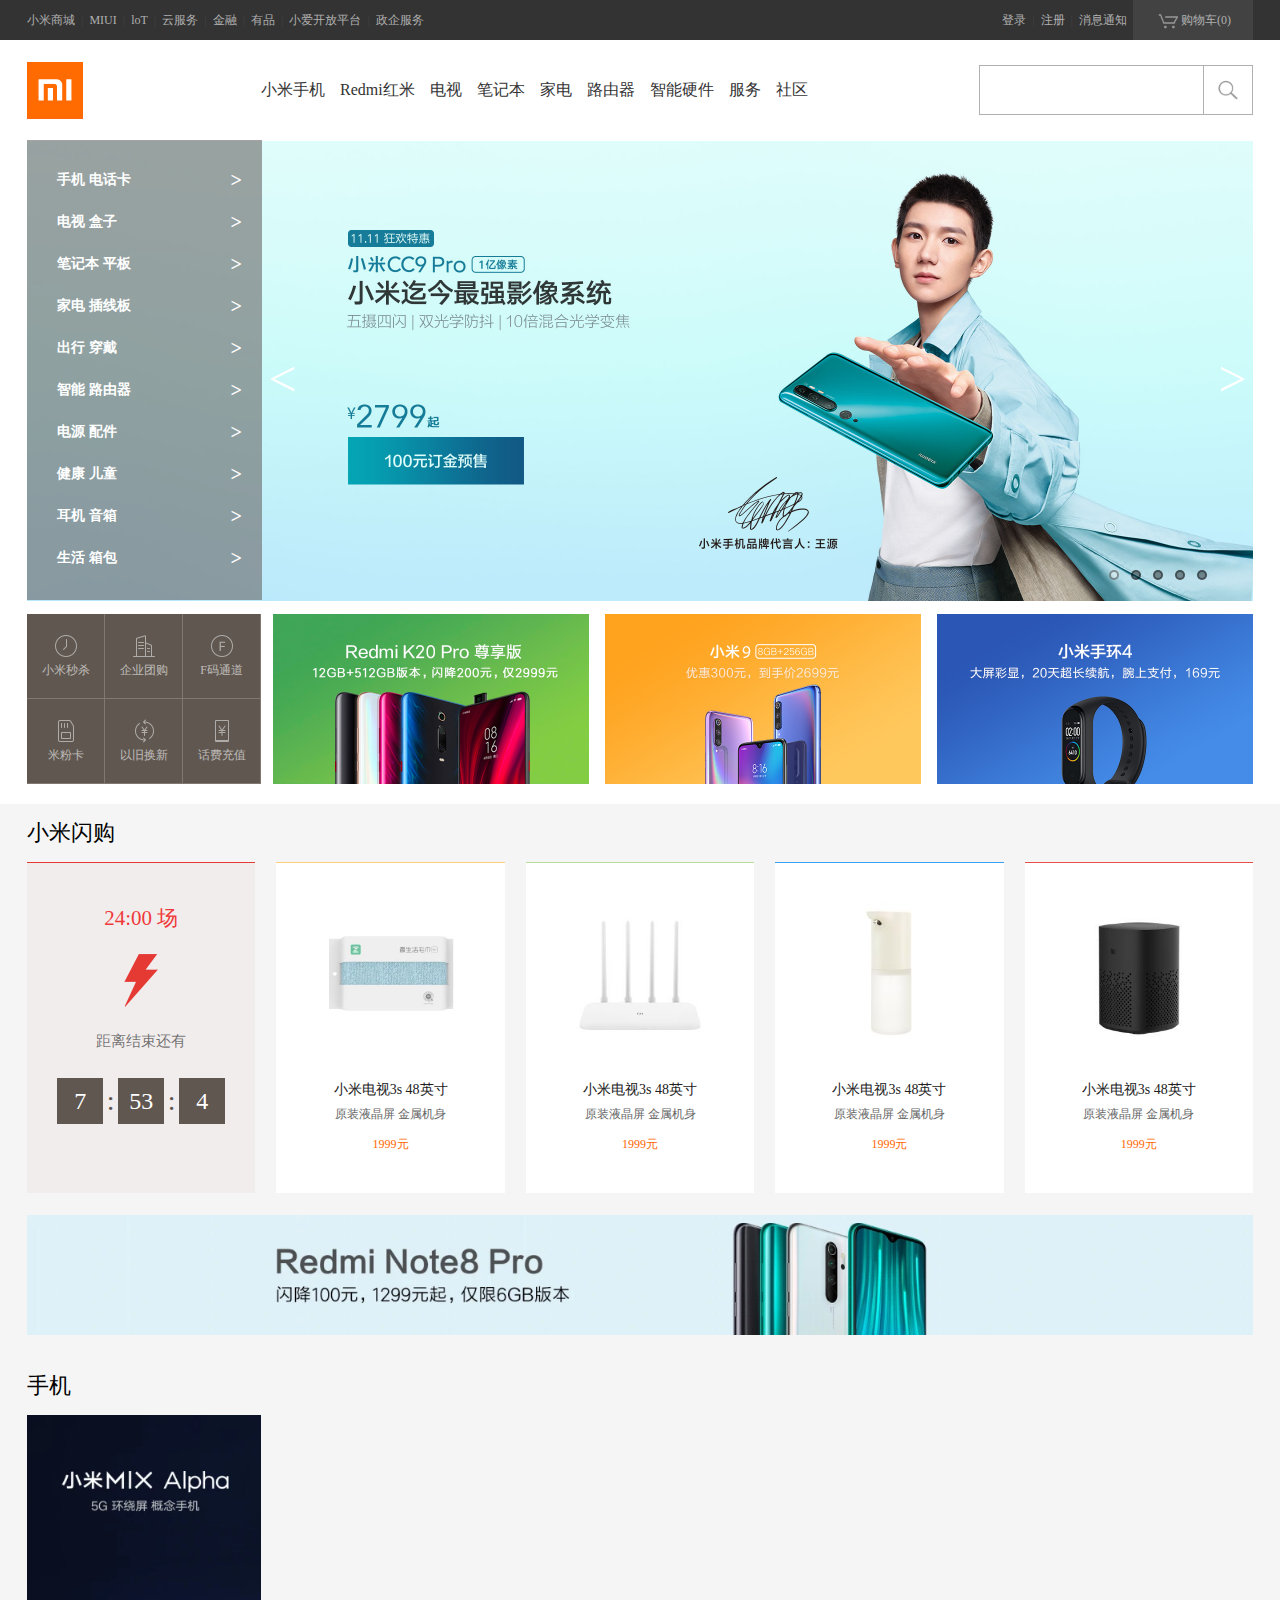
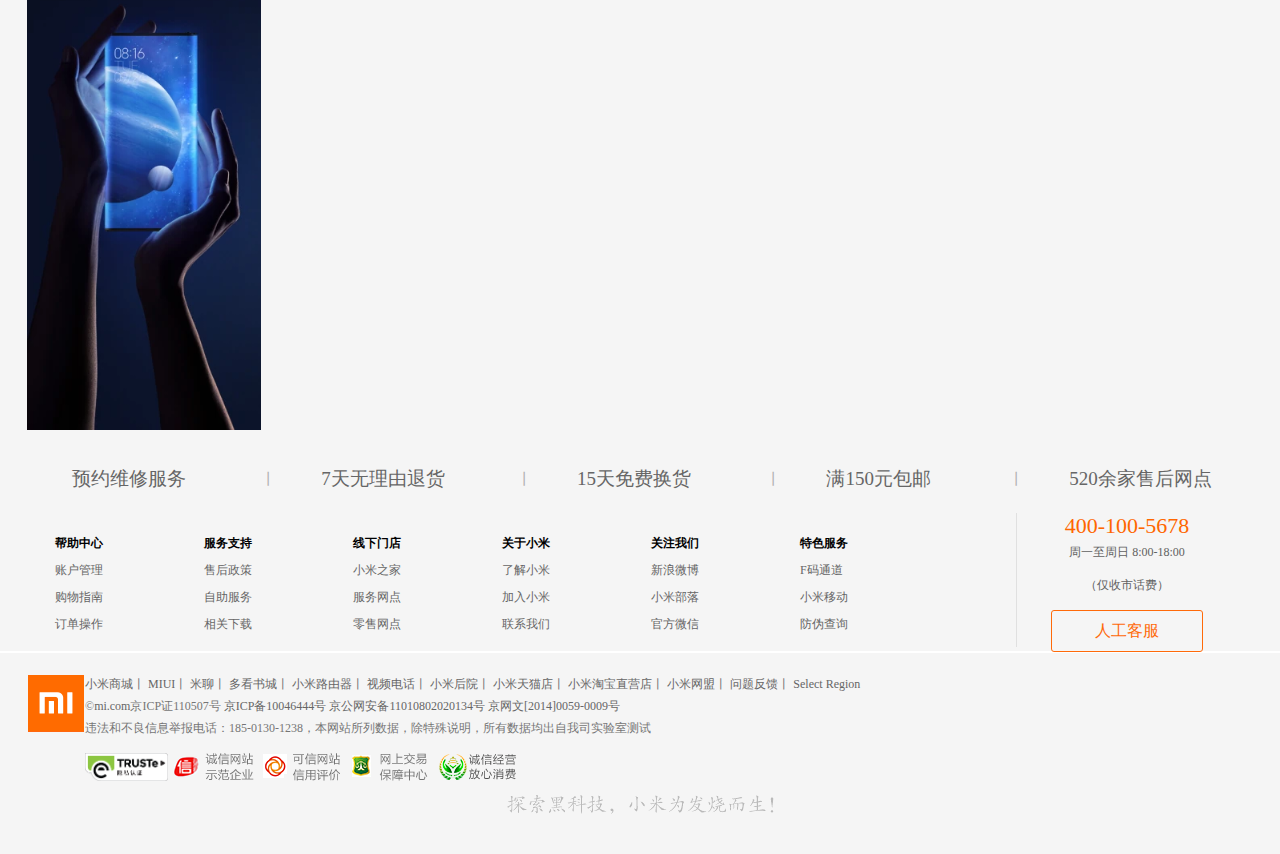
==== commit 590ffba1: "修复了购物车+-不能存储数量的bug，修复了全选在单选点击后总价不准确的bug" ====
--- a/index.html
+++ b/index.html
@@ -31,9 +31,11 @@
                 </div>
                 <div class="right">
                     <div class="shoppingCart">
-                        <i><img src="img/shoppingCart1.png" alt="shoppingCart">
+                        <a href="car.html">
+                            <i><img src="img/shoppingCart1.png" alt="shoppingCart">
                             <img src="img/shoppingCart2.png" alt="shoppingCart"></i>
-                        <a href="car.html">购物车(<span>0</span>)</a>
+                            购物车(<span>0</span>)
+                        </a>
                         <div>
                             购物车中还没有商品，赶紧抢购吧！
                         </div>
@@ -994,7 +996,7 @@
             this.load();
 
             // this.addEvent();
-            
+
         }
         load(){
             var that = this;
@@ -1060,9 +1062,10 @@
 
     if(localStorage.nowLogin){
         var sLogin = $("#login-status>a:last")
-        sLogin.html(`亲爱的 ： ${localStorage.nowLogin}，欢迎登录`).attr('href','#');
+        sLogin.html(`亲爱的 ： ${JSON.parse(localStorage.nowLogin)[0].nick}，欢迎登录`).attr('href','#');
         sLogin.prev().prev().html("退出").attr('href','#');
         var exit = sLogin.prev().prev();
+        $(".shoppingCart span").html(localStorage.getItem("length"));
         if(exit.html() == "退出"){
             exit.bind("click",function(){
                 localStorage.nowLogin = "";
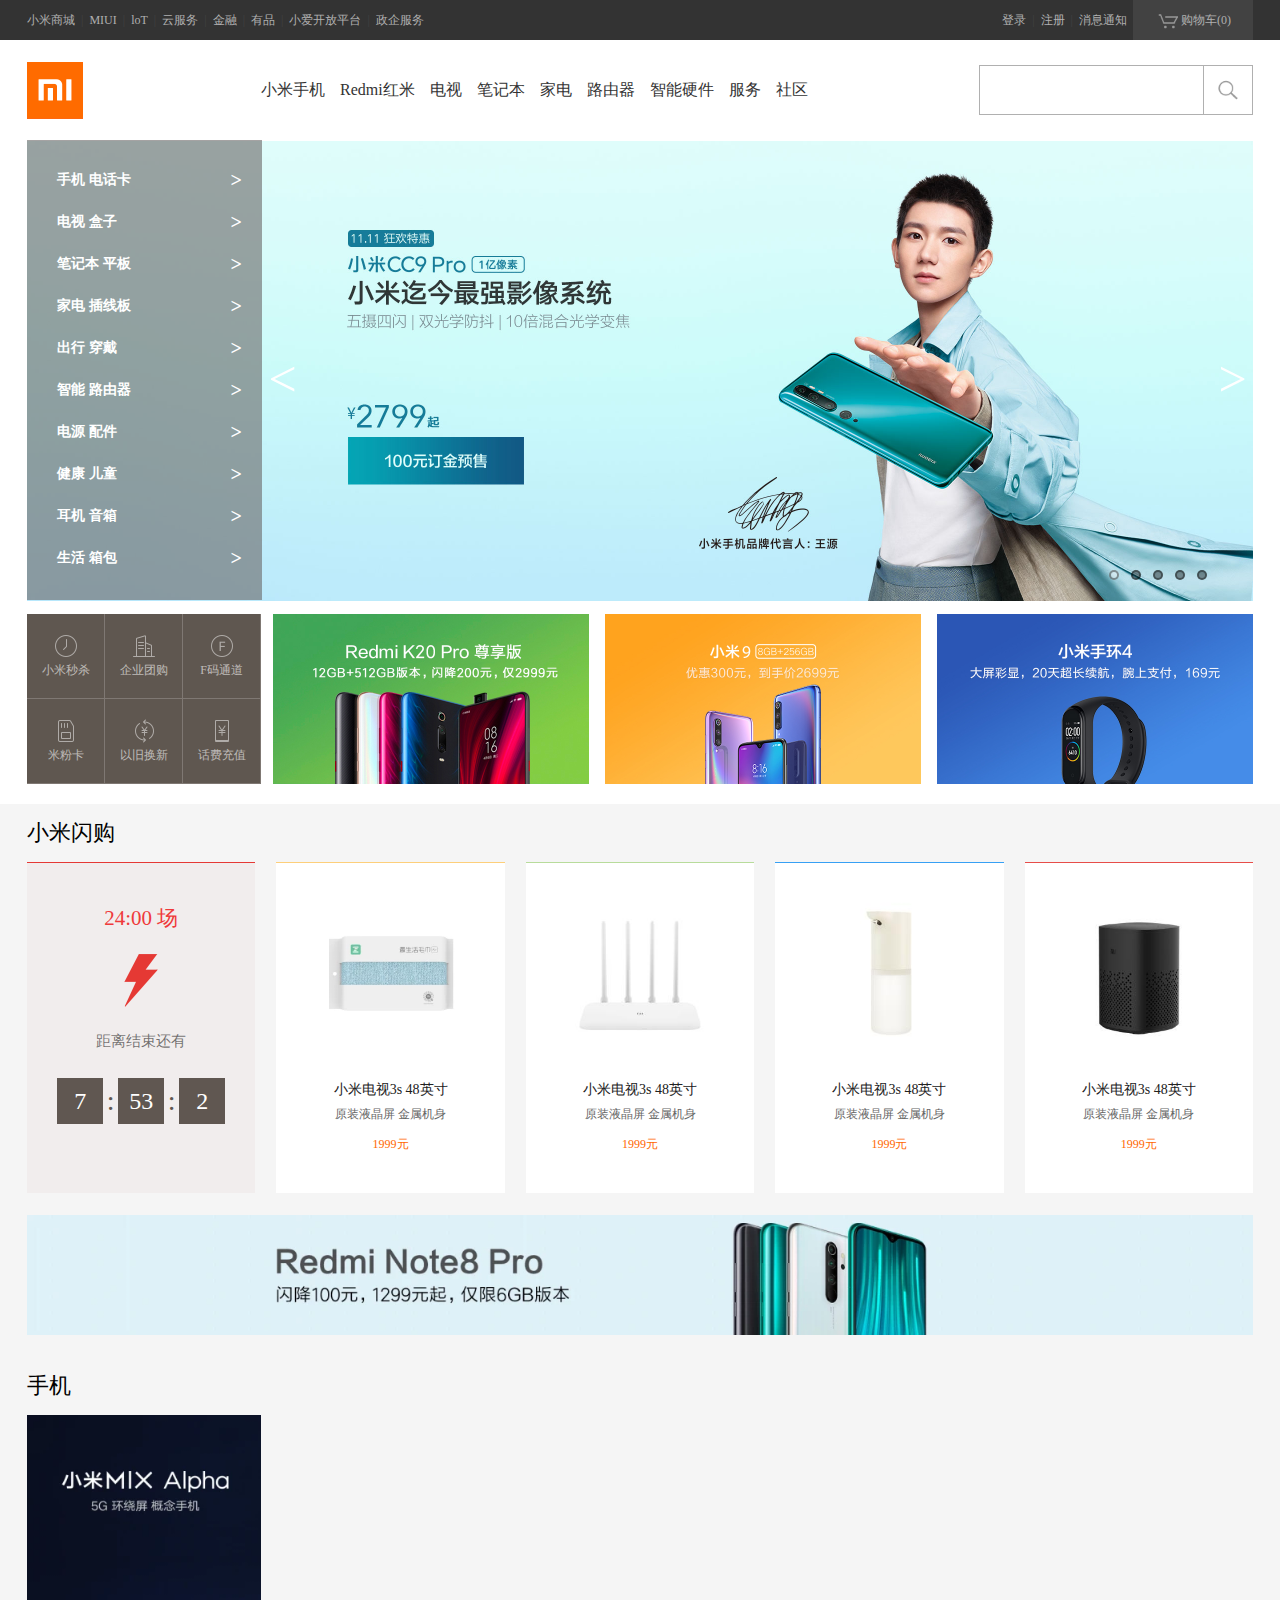
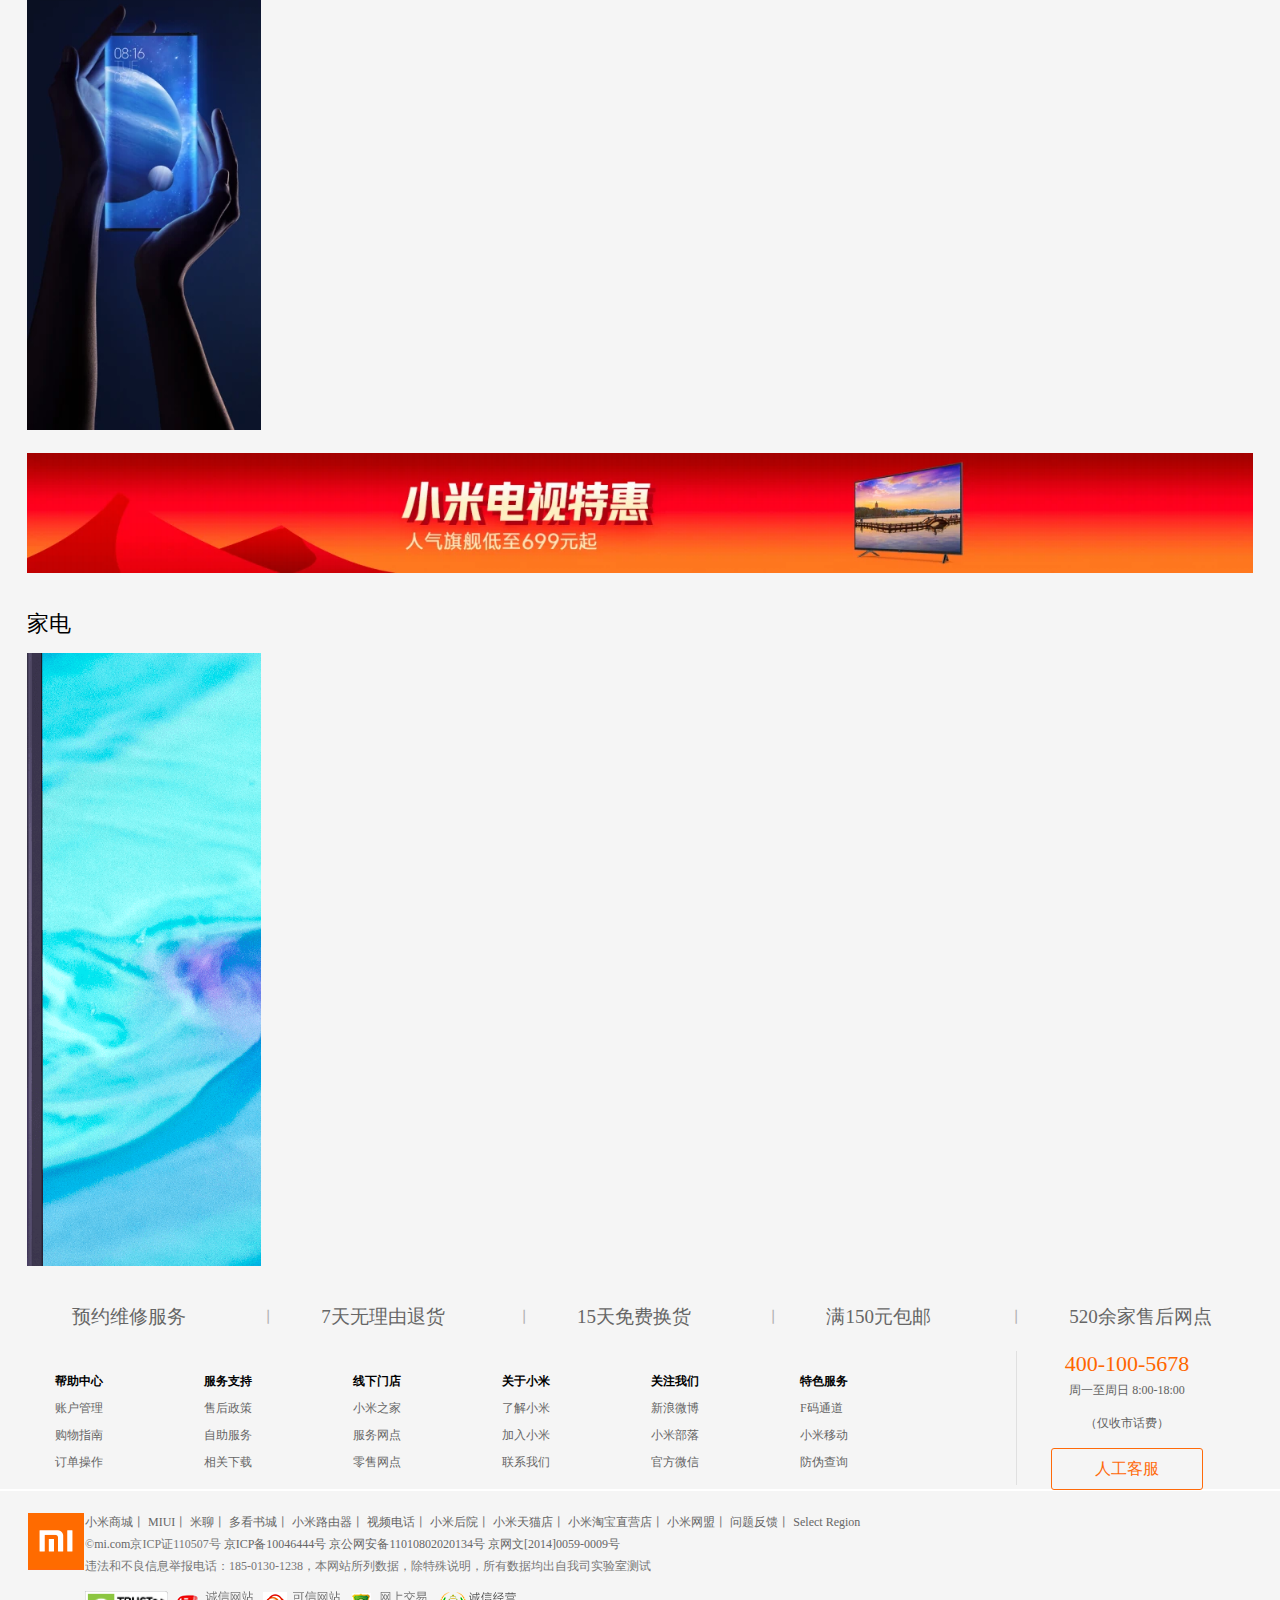
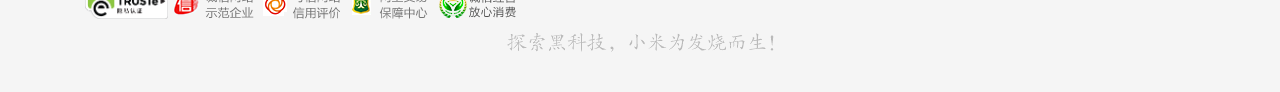
==== commit 6d6ec657: "添加了主页商品渲染，商品goods加入了新商品" ====
--- a/index.html
+++ b/index.html
@@ -829,12 +829,24 @@
                 <h2>手机</h2>
                 <div class="page1-left"><img src="img/page-left1.png" alt="page-left"></div>
                 <div class="page1-right">
-                    <ul id="json-list">
+                    <ul class="json-list">
 
 
                     </ul>
                 </div>
             </div>
+            <div class="fenlei">
+                    <img src="img/fenlei2.png" alt="feilei">
+                </div>
+                <div class="page1">
+                    <h2>家电</h2>
+                    <div class="page1-left"><img src="img/page-left2.png" alt="page-left"></div>
+                    <div class="page1-right">
+                        <ul class="json-list">
+    
+                        </ul>
+                    </div>
+                </div>
         </div>
         </div>
         </div>
@@ -1007,7 +1019,8 @@
         }
         display(){
             var str = "";
-            for(var i=0;i<this.res.length;i++){
+            var str1 = "";
+            for(var i=0;i<(this.res.length/2);i++){
                 str += `<li gid="${this.res[i].goodsId}">
                             <a gid="${this.res[i].goodsId}">
                                 <div gid="${this.res[i].goodsId}">
@@ -1019,45 +1032,26 @@
                             </a>
                         </li>`;
             }
-            this.cont.innerHTML = str;
+            for(let j= parseInt(this.res.length/2);j < this.res.length;j++){
+                str1 += `<li gid="${this.res[j].goodsId}">
+                            <a gid="${this.res[j].goodsId}">
+                                <div gid="${this.res[j].goodsId}">
+                                    <img src="${this.res[j].img}" alt="" gid="${this.res[j].goodsId}">
+                                </div>
+                                <h4 gid="${this.res[j].goodsId}">${this.res[j].name}</h4>
+                                <p gid="${this.res[j].goodsId}">${this.res[j].des}</p>
+                                <p class="jg" gid="${this.res[j].goodsId}">${this.res[j].price}<span gid="${this.res[j].goodsId}">元起</span></p>
+                            </a>
+                        </li>`;
+            }
+            this.cont[0].innerHTML = str;
+            this.cont[1].innerHTML = str1;
         }
-        // addEvent(){
-        //     var that = this;
-        //     this.cont.onclick = function(eve){
-        //         if(eve.target.className == "btn"){
-        //             that.id = eve.target.parentNode.getAttribute("index");
-        //             that.setCookie();
-        //         }
-        //     }
-        // }
-        // setCookie(){
-        //     this.goods = getCookie("goods") ? JSON.parse(getCookie("goods")) : [];
-        //     if(this.goods.length == 0){
-        //         this.goods.push({
-        //             id:this.id,
-        //             num:1
-        //         })
-        //     }else{
-        //         for(var i=0;i<this.goods.length;i++){
-        //             if(this.goods[i].id === this.id){
-        //                 this.goods[i].num++;
-        //                 onoff = false;
-        //             }
-        //         }
-        //         if(onoff){
-        //             this.goods.push({
-        //                 id:this.id,
-        //                 num:1
-        //             })
-        //         }
-        //     }
-        //     setCookie("goods",JSON.stringify(this.goods));
-        // }
     }
 
     new List({
         url:"http://localhost/1910-server/miShopping/library/goods.json",
-        cont:document.querySelector("#json-list")
+        cont:document.querySelectorAll(".json-list")
     });
 
     if(localStorage.nowLogin){
@@ -1096,7 +1090,7 @@
         //     }).css("z-index",22);
         // }
     }
-    $("#json-list").on("click",function(e){
+    $(".json-list").on("click",function(e){
         if(e.target.getAttribute("gid")){
             localStorage.display = `${e.target.getAttribute("gid")}`;
             window.location.href="list.html";
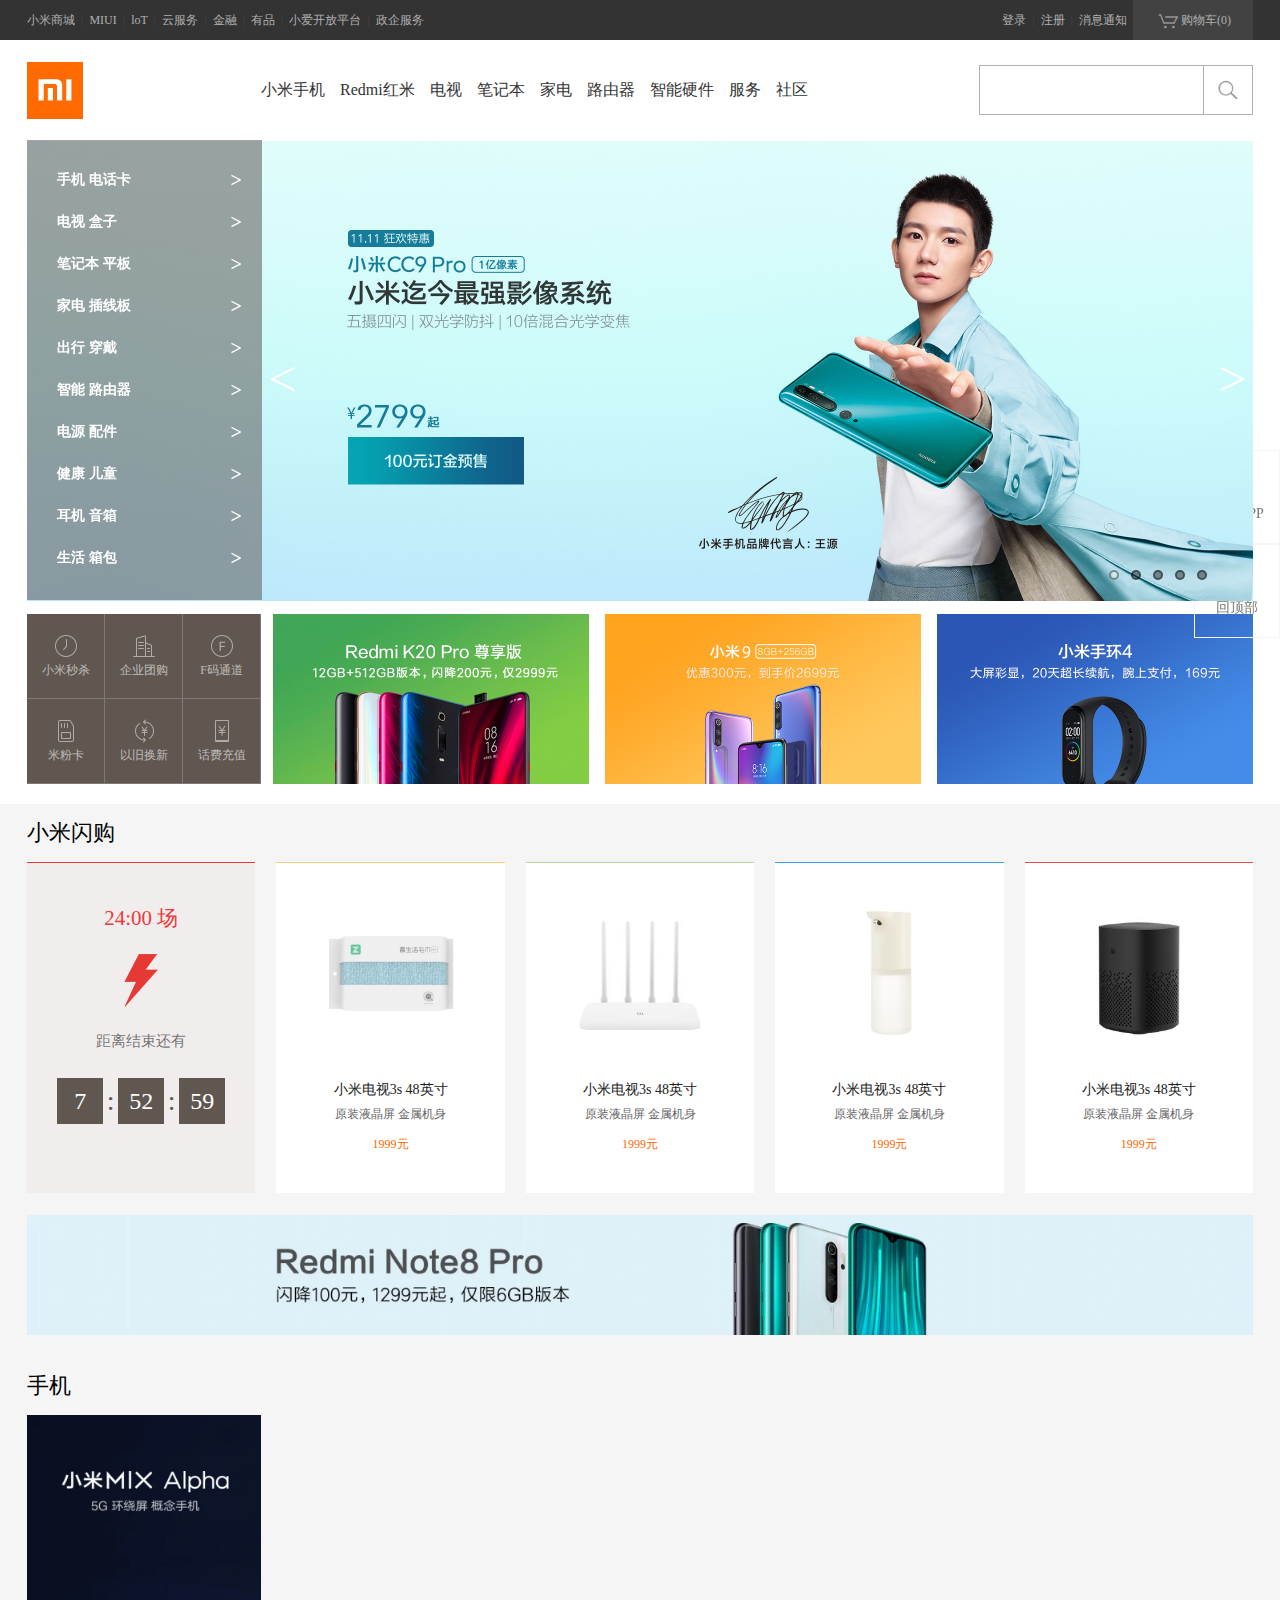
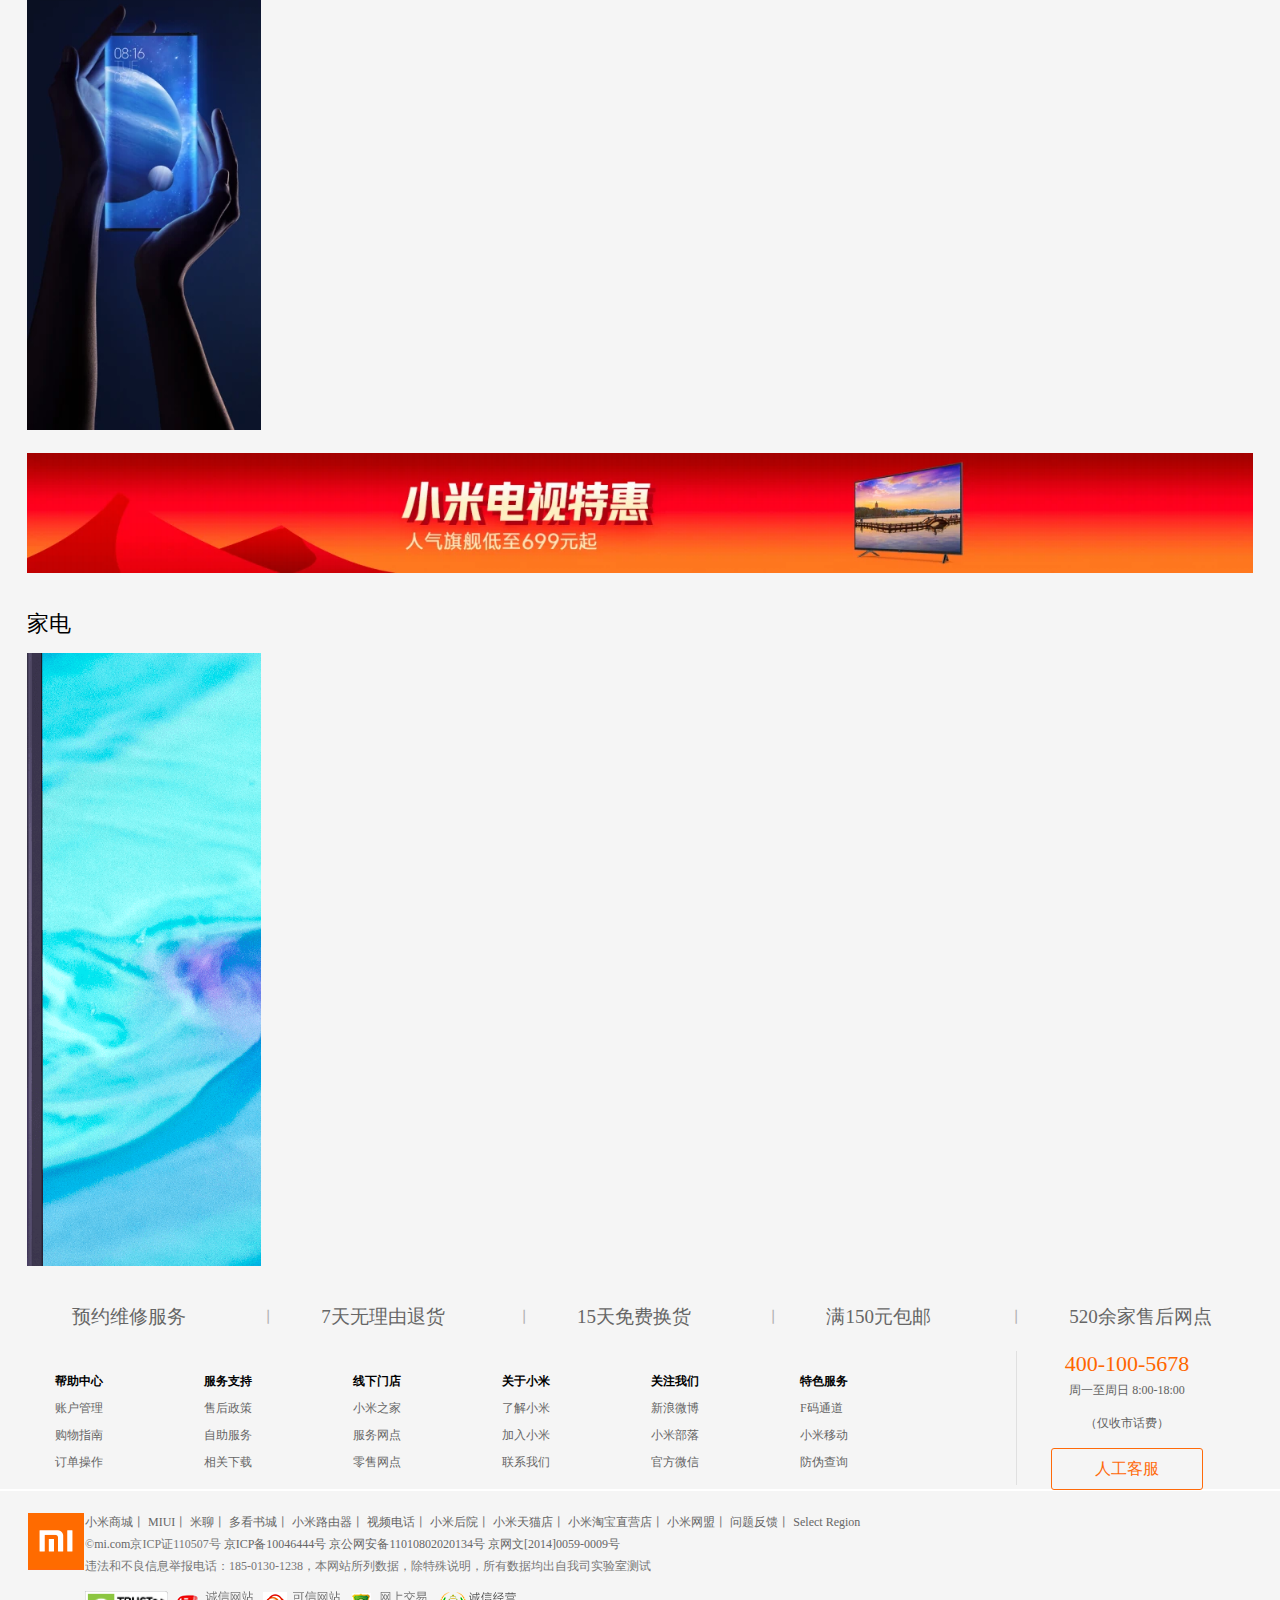
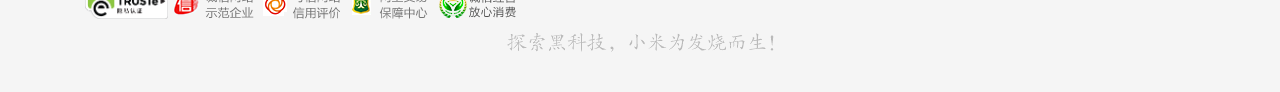
==== commit efe842de: "添加了楼层缓动" ====
--- a/index.html
+++ b/index.html
@@ -9,13 +9,90 @@
     <link rel="icon" href="https://s01.mifile.cn/favicon.ico" type="image/x-icon">
     <link rel="stylesheet" href="css/public.css">
     <link rel="stylesheet" href="css/style.css">
-    <link rel="stylesheet" href="css/index.css">
     <style>
-
+        #sss {
+    position: fixed;
+    right: 0;
+    top: 50%;
+}
+
+#sss a {
+    display: block;
+    width: 84px;
+    height: 92px;
+    text-align: center;
+    border: 1px solid #f5f5f5;
+    position: relative;
+    cursor: pointer;
+}
+
+#sss a .ccc {
+    text-align: center;
+    width: 30px;
+    height: 30px;
+    padding-top: 18px;
+    margin: 0 auto 8px;
+    background: url(img/aside1.png)no-repeat center;
+    background-size: 30px;
+    transition: all .3s
+}
+
+#sss .s1 .ccc {
+    background: url(img/aside2.png)no-repeat center;
+}
+
+#sss a:hover .ccc {
+    background: url(img/aside1h.png)no-repeat center;
+    background-size: 30px;
+}
+
+#sss .s1:hover .ccc {
+    background: url(img/aside2h.png)no-repeat center;
+}
+
+#sss a:hover span {
+    color: #ff6700;
+}
+
+#sss a span {
+    font: 14px/1 "";
+    color: #757575;
+}
+
+#sss a .app {
+    position: absolute;
+    right: 0;
+    top: -100px;
+    display: none;
+}
+
+#sss a .app img {
+    width: 100px;
+    height: 100px;
+}
+
+#sss a.app:hover .app {
+    display: block;
+}
     </style>
 </head>
 
 <body style="overflow-x: hidden;">
+    <div id="sss">
+        <a class="aside app">
+            <div class="ccc">
+
+            </div>
+            <span>手机APP</span>
+            <div class="app"><img src="img/app.png" alt="app"></div>
+        </a>
+        <a class="aside s1">
+            <div class="ccc">
+
+            </div>
+            <span>回顶部</span>
+        </a>
+    </div>
     <header>
         <div class="nav-t">
             <div class="center">
@@ -33,7 +110,7 @@
                     <div class="shoppingCart">
                         <a href="car.html">
                             <i><img src="img/shoppingCart1.png" alt="shoppingCart">
-                            <img src="img/shoppingCart2.png" alt="shoppingCart"></i>
+                                <img src="img/shoppingCart2.png" alt="shoppingCart"></i>
                             购物车(<span>0</span>)
                         </a>
                         <div>
@@ -836,17 +913,17 @@
                 </div>
             </div>
             <div class="fenlei">
-                    <img src="img/fenlei2.png" alt="feilei">
+                <img src="img/fenlei2.png" alt="feilei">
+            </div>
+            <div class="page1">
+                <h2>家电</h2>
+                <div class="page1-left"><img src="img/page-left2.png" alt="page-left"></div>
+                <div class="page1-right">
+                    <ul class="json-list">
+
+                    </ul>
                 </div>
-                <div class="page1">
-                    <h2>家电</h2>
-                    <div class="page1-left"><img src="img/page-left2.png" alt="page-left"></div>
-                    <div class="page1-right">
-                        <ul class="json-list">
-    
-                        </ul>
-                    </div>
-                </div>
+            </div>
         </div>
         </div>
         </div>
@@ -961,15 +1038,7 @@
         </div>
     </footer>
     <div class="btm"></div>
-    <aside>
-        <!-- 
-
-
-
-
-
-         -->
-    </aside>
+
 </body>
 <script src="library/jquery.js"></script>
 <script src="library/ajax.js"></script>
@@ -978,6 +1047,11 @@
 <script>
     $(".nav>a").mouseover(function () {
         $(this).addClass("active").siblings().removeClass("active");
+    })
+    $(".s1").click(()=>{
+        $("html").animate({
+            scrollTop:0
+        })
     })
 
     setInterval(function () {
@@ -1000,27 +1074,27 @@
     }, 1000);
 
 
-    class List{
-        constructor(options){
+    class List {
+        constructor(options) {
             this.cont = options.cont;
             this.url = options.url;
 
             this.load();
 
-            // this.addEvent();
+            this.addEvent();
 
         }
-        load(){
+        load() {
             var that = this;
-            ajaxGet(this.url,function(res){
+            ajaxGet(this.url, function (res) {
                 that.res = JSON.parse(res);
                 that.display()
             })
         }
-        display(){
+        display() {
             var str = "";
             var str1 = "";
-            for(var i=0;i<(this.res.length/2);i++){
+            for (var i = 0; i < (this.res.length / 2); i++) {
                 str += `<li gid="${this.res[i].goodsId}">
                             <a gid="${this.res[i].goodsId}">
                                 <div gid="${this.res[i].goodsId}">
@@ -1032,7 +1106,7 @@
                             </a>
                         </li>`;
             }
-            for(let j= parseInt(this.res.length/2);j < this.res.length;j++){
+            for (let j = parseInt(this.res.length / 2); j < this.res.length; j++) {
                 str1 += `<li gid="${this.res[j].goodsId}">
                             <a gid="${this.res[j].goodsId}">
                                 <div gid="${this.res[j].goodsId}">
@@ -1047,21 +1121,29 @@
             this.cont[0].innerHTML = str;
             this.cont[1].innerHTML = str1;
         }
+        addEvent() {
+            $(".json-list").on("click", function (e) {
+                if (e.target.getAttribute("gid")) {
+                    localStorage.display = `${e.target.getAttribute("gid")}`;
+                    window.location.href = "list.html";
+                }
+            })
+        }
     }
 
     new List({
-        url:"http://localhost/1910-server/miShopping/library/goods.json",
-        cont:document.querySelectorAll(".json-list")
+        url: "http://localhost/1910-server/miShopping/library/goods.json",
+        cont: document.querySelectorAll(".json-list")
     });
 
-    if(localStorage.nowLogin){
+    if (localStorage.nowLogin) {
         var sLogin = $("#login-status>a:last")
-        sLogin.html(`亲爱的 ： ${JSON.parse(localStorage.nowLogin)[0].nick}，欢迎登录`).attr('href','#');
-        sLogin.prev().prev().html("退出").attr('href','#');
+        sLogin.html(`亲爱的 ： ${JSON.parse(localStorage.nowLogin)[0].nick}，欢迎登录`).attr('href', '#');
+        sLogin.prev().prev().html("退出").attr('href', '#');
         var exit = sLogin.prev().prev();
         $(".shoppingCart span").html(localStorage.getItem("length"));
-        if(exit.html() == "退出"){
-            exit.bind("click",function(){
+        if (exit.html() == "退出") {
+            exit.bind("click", function () {
                 localStorage.nowLogin = "";
                 window.location.reload();
             })
@@ -1090,12 +1172,6 @@
         //     }).css("z-index",22);
         // }
     }
-    $(".json-list").on("click",function(e){
-        if(e.target.getAttribute("gid")){
-            localStorage.display = `${e.target.getAttribute("gid")}`;
-            window.location.href="list.html";
-        }
-    })
 </script>
 
 </html>--- a/css/style.css
+++ b/css/style.css
@@ -1,4 +1,6 @@
 @charset "utf-8";
+
+
 
 .nav-t {
     height: 40px;
@@ -110,37 +112,42 @@
     text-align: center;
     display: none;
     box-shadow: 0 2px 10px rgba(0, 0, 0, .15);
-    
+
 }
 
 .nav-t div.right div.shoppingCart:hover div {
     transition: all 2s;
-    display:flex;
+    display: flex;
     flex-direction: column;
 }
-.nav-t div.right div.shoppingCart b{
+
+.nav-t div.right div.shoppingCart b {
     display: flex;
     justify-content: space-between;
-    cursor: pointer;    
-}
-.nav-t div.right div.shoppingCart b img{
-    width:98px;
-    height:98px;
-}
-.nav-t div.right div.shoppingCart b p{
-    flex:1;
+    cursor: pointer;
+}
+
+.nav-t div.right div.shoppingCart b img {
+    width: 98px;
+    height: 98px;
+}
+
+.nav-t div.right div.shoppingCart b p {
+    flex: 1;
     font-size: 14px;
     color: #aaa;
     line-height: 98px;
     text-align: center;
 }
-.nav-t div.right div.shoppingCart b span{
+
+.nav-t div.right div.shoppingCart b span {
     font-size: 14px;
     color: #aaa;
     line-height: 98px;
     text-align: center;
-    margin-right:30px;
-}
+    margin-right: 30px;
+}
+
 nav {
     width: 1226px;
     margin: 0 auto;
@@ -716,7 +723,7 @@
 .page .page1 .page1-right {
     overflow: hidden;
     height: 616px;
-    margin-bottom:20px;
+    margin-bottom: 20px;
 }
 
 .page .page1 .page1-right ul {
@@ -761,7 +768,8 @@
     color: #ff6700;
     font: 14px/1.5 "";
 }
-.page1 .star_dl dl dd.jg{
+
+.page1 .star_dl dl dd.jg {
     color: #ff6700;
 }
 
@@ -770,10 +778,12 @@
     z-index: 2;
     box-shadow: 0 15px 30px rgba(0, 0, 0, 0.1)
 }
-.Customer .shouhou{
+
+.Customer .shouhou {
     display: flex;
     justify-content: space-between;
 }
+
 .Customer .shouhou li {
     padding-left: 45px;
     height: 56px;
@@ -794,10 +804,12 @@
     float: left;
     width: 1230px;
 }
-#hps .rt{
-    float:right;
-    width:220px;
-}
+
+#hps .rt {
+    float: right;
+    width: 220px;
+}
+
 #hps ul {
     float: left;
     height: 134px;
@@ -837,14 +849,14 @@
 
 #hps {
     height: 200px;
-    background:#f5f5f5;
+    background: #f5f5f5;
 }
 
 #ft {
     width: 100%;
     border: 1px solid #f5f5f5;
     clear: both;
-    background:#f5f5f5;
+    background: #f5f5f5;
 }
 
 .bottom {
@@ -852,7 +864,7 @@
     clear: both;
     height: 56px;
     margin: 20px auto;
-    display:flex;
+    display: flex;
 }
 
 .bottom:before {
@@ -867,9 +879,9 @@
 }
 
 
-.bottom div.lt{
-    font:12px/18px "";
-    color:#757575;
+.bottom div.lt {
+    font: 12px/18px "";
+    color: #757575;
 }
 
 .bottom .lt p {
@@ -879,31 +891,38 @@
 .bottom div.log {
     margin-top: 16px;
 }
-.bottom div.log a img{
-    height:28px;
-}
+
+.bottom div.log a img {
+    height: 28px;
+}
+
 .btm {
-    border-top:1px solid #f5f5f5;
-    height:100px;
+    border-top: 1px solid #f5f5f5;
+    height: 100px;
     background: #f5f5f5 url(../img/slogan2016.png) no-repeat center;
 }
-footer{
-    background:#f5f5f5;
-}
-footer a:hover{
-    color:#ff6700;
-}
-.hv{
-    display:block;
-    height:40px;
-    width:150px;
-    border:1px solid #FF6A0A;
-    border-radius:3px;
-    color:#FF6A0A;
-    margin:0 auto;
-    font:16px/40px "";
-}
-.hv:hover{
-    color:#fff;
-    background:#FF6A0A;
-}+
+footer {
+    background: #f5f5f5;
+}
+
+footer a:hover {
+    color: #ff6700;
+}
+
+.hv {
+    display: block;
+    height: 40px;
+    width: 150px;
+    border: 1px solid #FF6A0A;
+    border-radius: 3px;
+    color: #FF6A0A;
+    margin: 0 auto;
+    font: 16px/40px "";
+}
+
+.hv:hover {
+    color: #fff;
+    background: #FF6A0A;
+}
+
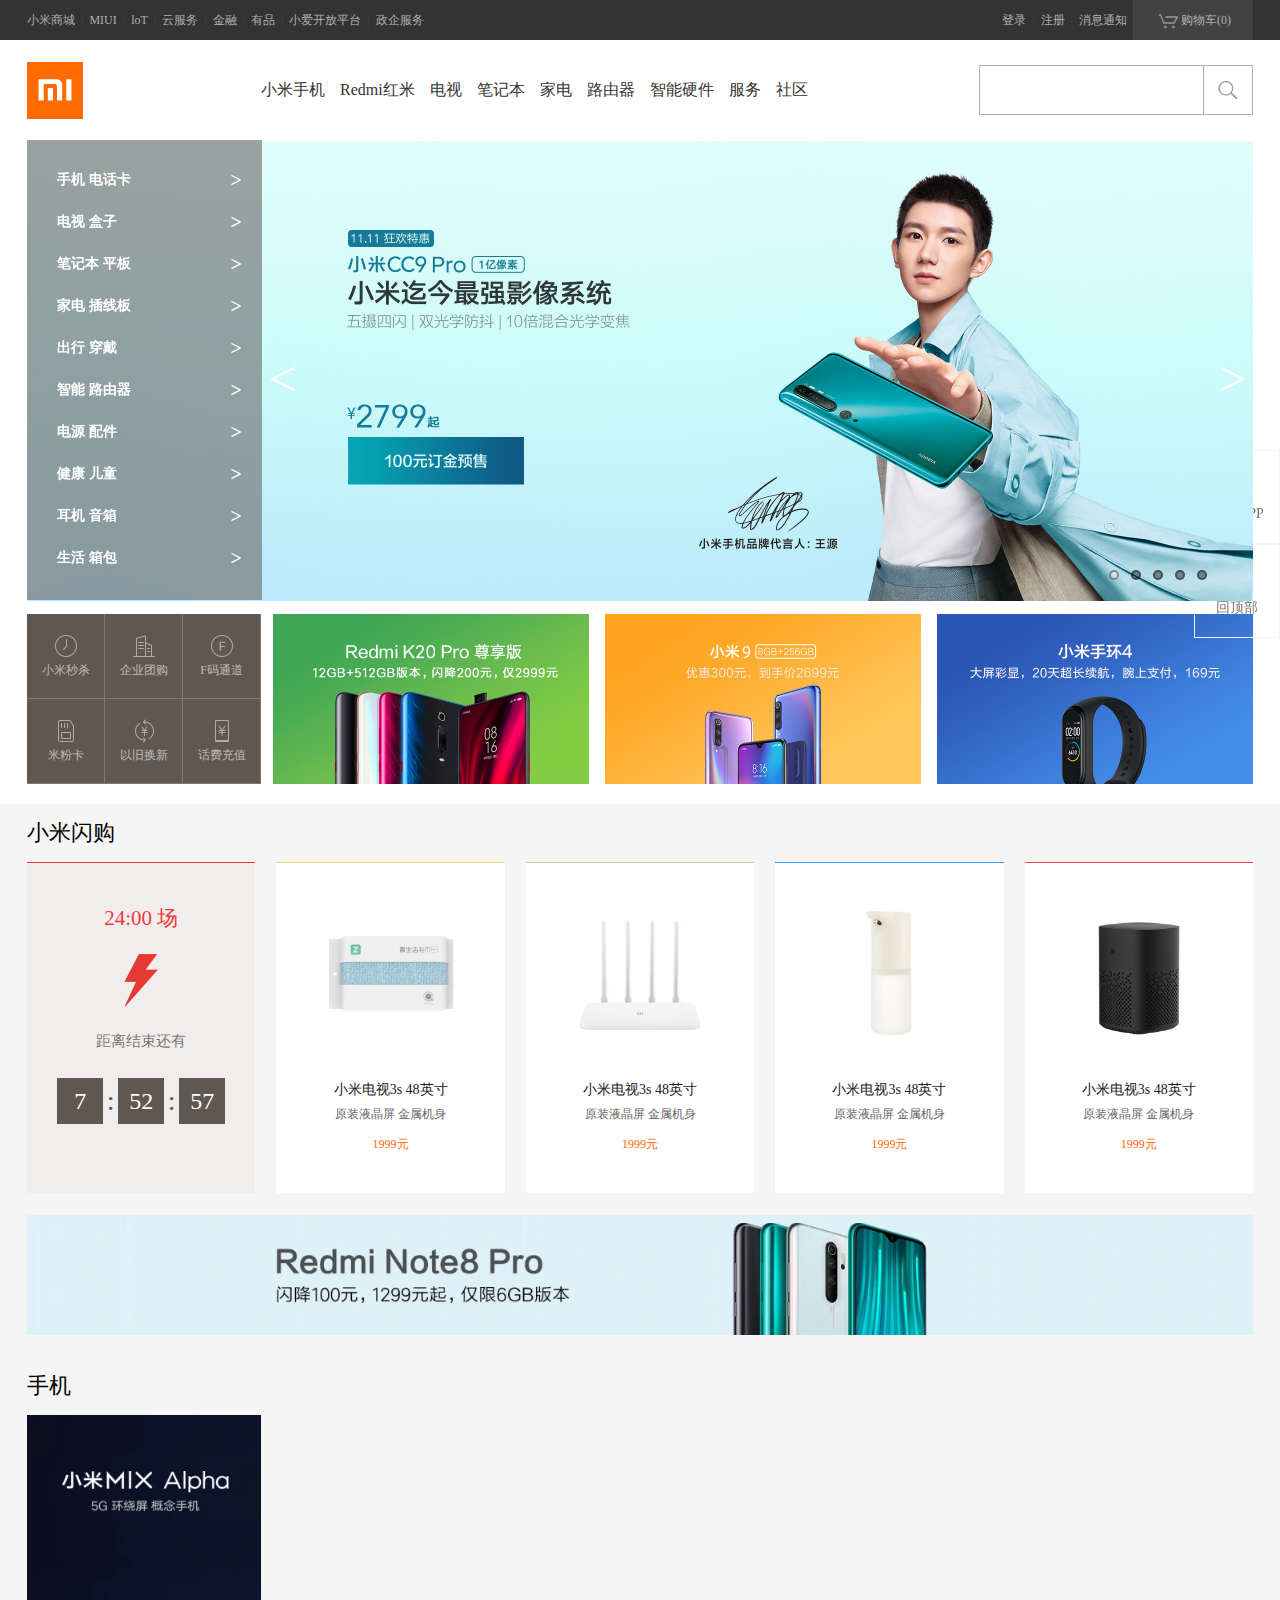
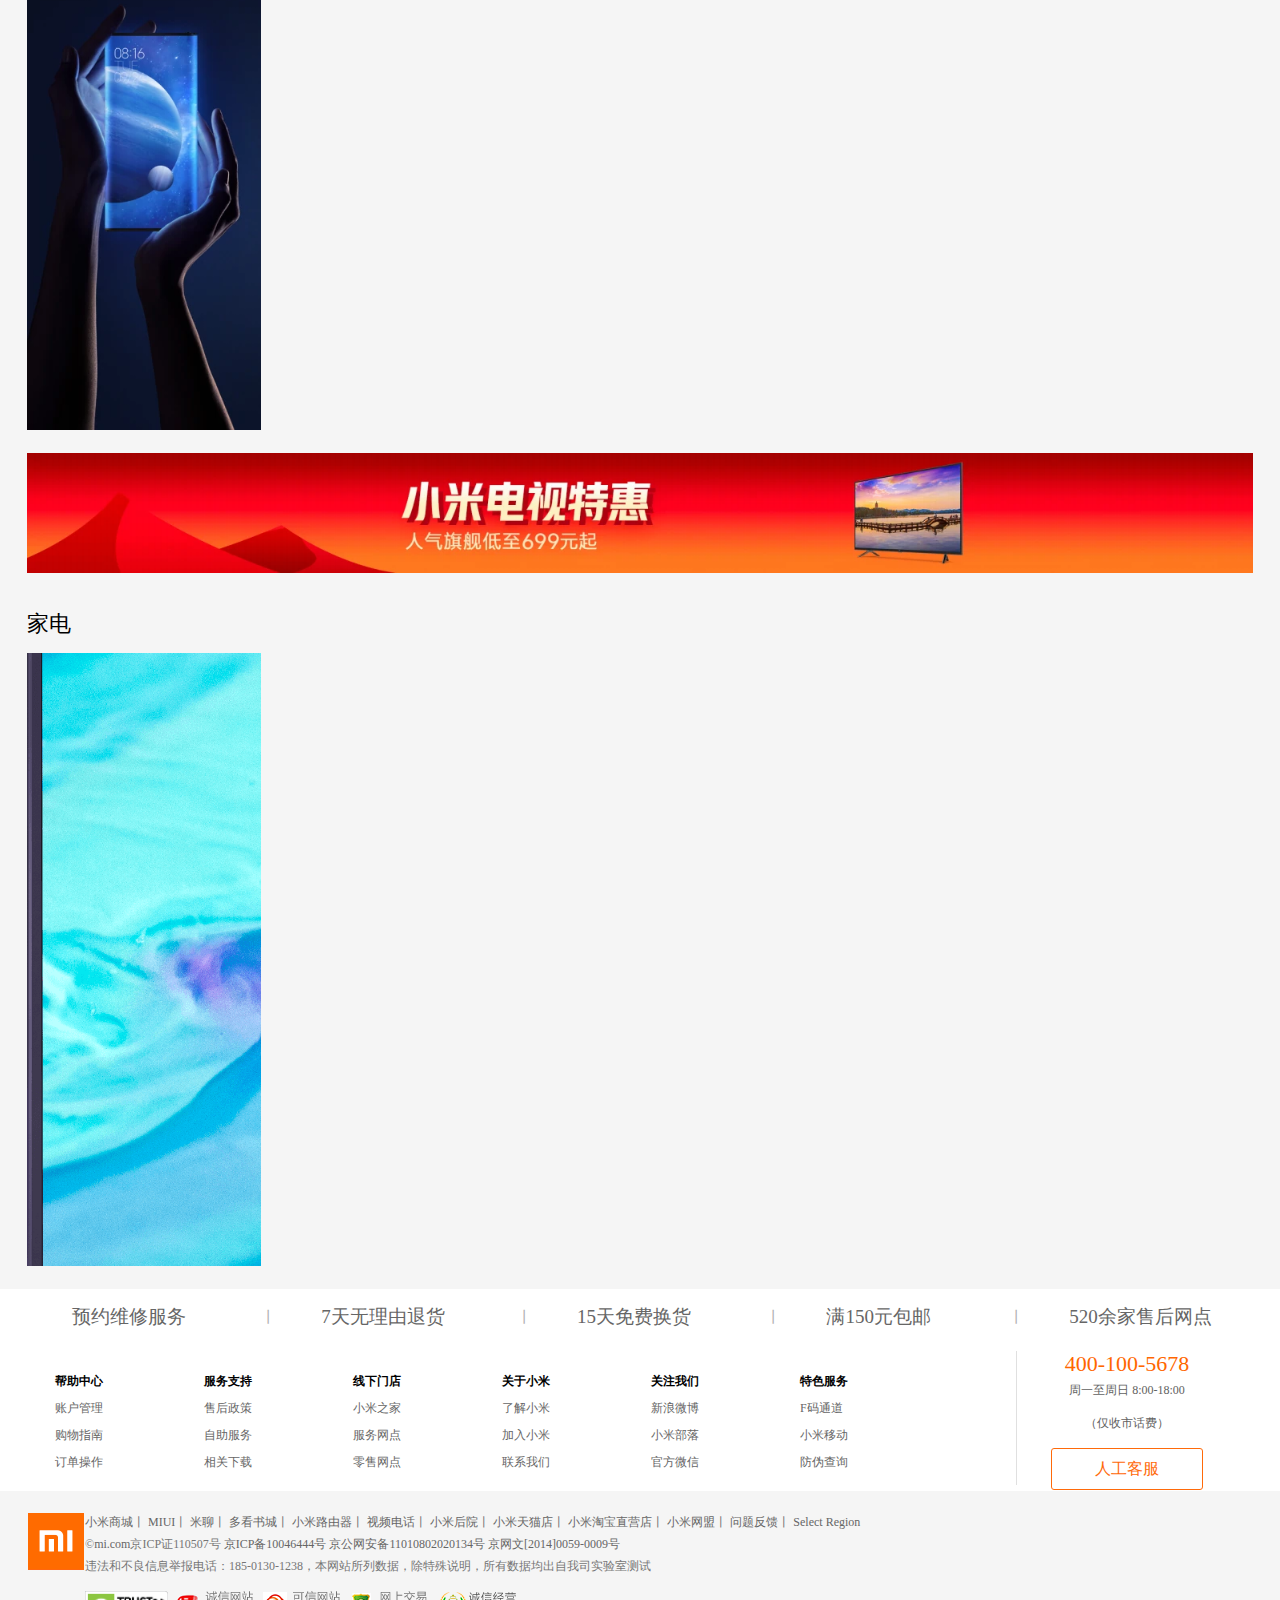
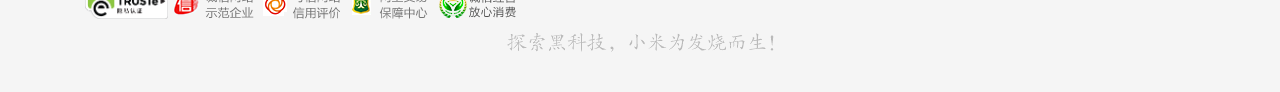
==== commit 5656e621: "修复了购物车取消勾选会让商品数量变为NaN的bug，整洁代码" ====
--- a/index.html
+++ b/index.html
@@ -10,70 +10,7 @@
     <link rel="stylesheet" href="css/public.css">
     <link rel="stylesheet" href="css/style.css">
     <style>
-        #sss {
-    position: fixed;
-    right: 0;
-    top: 50%;
-}
 
-#sss a {
-    display: block;
-    width: 84px;
-    height: 92px;
-    text-align: center;
-    border: 1px solid #f5f5f5;
-    position: relative;
-    cursor: pointer;
-}
-
-#sss a .ccc {
-    text-align: center;
-    width: 30px;
-    height: 30px;
-    padding-top: 18px;
-    margin: 0 auto 8px;
-    background: url(img/aside1.png)no-repeat center;
-    background-size: 30px;
-    transition: all .3s
-}
-
-#sss .s1 .ccc {
-    background: url(img/aside2.png)no-repeat center;
-}
-
-#sss a:hover .ccc {
-    background: url(img/aside1h.png)no-repeat center;
-    background-size: 30px;
-}
-
-#sss .s1:hover .ccc {
-    background: url(img/aside2h.png)no-repeat center;
-}
-
-#sss a:hover span {
-    color: #ff6700;
-}
-
-#sss a span {
-    font: 14px/1 "";
-    color: #757575;
-}
-
-#sss a .app {
-    position: absolute;
-    right: 0;
-    top: -100px;
-    display: none;
-}
-
-#sss a .app img {
-    width: 100px;
-    height: 100px;
-}
-
-#sss a.app:hover .app {
-    display: block;
-}
     </style>
 </head>
 
@@ -1044,134 +981,6 @@
 <script src="library/ajax.js"></script>
 <script src="library/cookie.js"></script>
 <script type="text/javascript" src="library/js/banner.js"></script>
-<script>
-    $(".nav>a").mouseover(function () {
-        $(this).addClass("active").siblings().removeClass("active");
-    })
-    $(".s1").click(()=>{
-        $("html").animate({
-            scrollTop:0
-        })
-    })
-
-    setInterval(function () {
-        var date1 = new Date();
-        var date2 = new Date(date1);
-        date2.setDate(date1.getDate() + 1);
-        date2.setHours(0);
-        date2.setMinutes(0);
-        date2.setSeconds(0);
-        date2.setMilliseconds(0);
-        var time1 = date1.getTime();
-        var time2 = date2.getTime();
-        var intDiff = Math.abs(time1 - time2);
-        var hours = Math.floor(intDiff / 3600000);
-        var minutes = Math.floor(intDiff / 1000 / 60 - hours * 60);
-        var seconds = Math.floor(intDiff / 1000 - minutes * 60 - hours * 3600);
-        $('#hours')[0].innerHTML = hours;
-        $('#minutes')[0].innerHTML = minutes;
-        $('#seconds')[0].innerHTML = seconds;
-    }, 1000);
-
-
-    class List {
-        constructor(options) {
-            this.cont = options.cont;
-            this.url = options.url;
-
-            this.load();
-
-            this.addEvent();
-
-        }
-        load() {
-            var that = this;
-            ajaxGet(this.url, function (res) {
-                that.res = JSON.parse(res);
-                that.display()
-            })
-        }
-        display() {
-            var str = "";
-            var str1 = "";
-            for (var i = 0; i < (this.res.length / 2); i++) {
-                str += `<li gid="${this.res[i].goodsId}">
-                            <a gid="${this.res[i].goodsId}">
-                                <div gid="${this.res[i].goodsId}">
-                                    <img src="${this.res[i].img}" alt="" gid="${this.res[i].goodsId}">
-                                </div>
-                                <h4 gid="${this.res[i].goodsId}">${this.res[i].name}</h4>
-                                <p gid="${this.res[i].goodsId}">${this.res[i].des}</p>
-                                <p class="jg" gid="${this.res[i].goodsId}">${this.res[i].price}<span gid="${this.res[i].goodsId}">元起</span></p>
-                            </a>
-                        </li>`;
-            }
-            for (let j = parseInt(this.res.length / 2); j < this.res.length; j++) {
-                str1 += `<li gid="${this.res[j].goodsId}">
-                            <a gid="${this.res[j].goodsId}">
-                                <div gid="${this.res[j].goodsId}">
-                                    <img src="${this.res[j].img}" alt="" gid="${this.res[j].goodsId}">
-                                </div>
-                                <h4 gid="${this.res[j].goodsId}">${this.res[j].name}</h4>
-                                <p gid="${this.res[j].goodsId}">${this.res[j].des}</p>
-                                <p class="jg" gid="${this.res[j].goodsId}">${this.res[j].price}<span gid="${this.res[j].goodsId}">元起</span></p>
-                            </a>
-                        </li>`;
-            }
-            this.cont[0].innerHTML = str;
-            this.cont[1].innerHTML = str1;
-        }
-        addEvent() {
-            $(".json-list").on("click", function (e) {
-                if (e.target.getAttribute("gid")) {
-                    localStorage.display = `${e.target.getAttribute("gid")}`;
-                    window.location.href = "list.html";
-                }
-            })
-        }
-    }
-
-    new List({
-        url: "http://localhost/1910-server/miShopping/library/goods.json",
-        cont: document.querySelectorAll(".json-list")
-    });
-
-    if (localStorage.nowLogin) {
-        var sLogin = $("#login-status>a:last")
-        sLogin.html(`亲爱的 ： ${JSON.parse(localStorage.nowLogin)[0].nick}，欢迎登录`).attr('href', '#');
-        sLogin.prev().prev().html("退出").attr('href', '#');
-        var exit = sLogin.prev().prev();
-        $(".shoppingCart span").html(localStorage.getItem("length"));
-        if (exit.html() == "退出") {
-            exit.bind("click", function () {
-                localStorage.nowLogin = "";
-                window.location.reload();
-            })
-        }
-        // var ccc = "[{'img':'img/p1.png','name':'小米8','price':'3699'},{'img':'img/p1.png','name':'小米8','price:3699'}]";
-        // localStorage.setItem("car",JSON.stringify(ccc))
-        // console.log(JSON.parse(localStorage.car))
-        // if(localStorage.car){
-        //     var shopList = $(".shoppingCart>div:last");
-        //     var carArr = JSON.parse(localStorage.car);
-        //     var str = "";
-        //     for(var i = 0; i < carArr.length; i++){
-        //         str+="1";
-        //         str += `<b>
-        //                     <img src="${carArr[i].img}" alt="">
-        //                     <p>${carArr[i].name}</p>
-        //                     <span>${carArr[i].price}<i>元</i></span>
-        //                 </b>`;
-        //     }
-        //     shopList[0].innerHTML = str;
-        //     shopList.children().each(()=>{
-        //         var bottom = -98;
-        //         bottom -= 98;
-        //         shopList[0].style.bottom = bottom + "px";
-        //         shopList[0].style.zIndex = 22;
-        //     }).css("z-index",22);
-        // }
-    }
-</script>
-
+<script src="library/js/index-list.js"></script>
+<script src="library/js/index.js"></script>
 </html>--- a/css/style.css
+++ b/css/style.css
@@ -778,7 +778,9 @@
     z-index: 2;
     box-shadow: 0 15px 30px rgba(0, 0, 0, 0.1)
 }
-
+.Customer {
+    background:#fff;
+}
 .Customer .shouhou {
     display: flex;
     justify-content: space-between;
@@ -849,7 +851,7 @@
 
 #hps {
     height: 200px;
-    background: #f5f5f5;
+    background: #fff;
 }
 
 #ft {
@@ -903,7 +905,7 @@
 }
 
 footer {
-    background: #f5f5f5;
+    background: #fff;
 }
 
 footer a:hover {
@@ -925,4 +927,67 @@
     color: #fff;
     background: #FF6A0A;
 }
-
+#sss {
+    position: fixed;
+    right: 0;
+    top: 50%;
+}
+
+#sss a {
+    display: block;
+    width: 84px;
+    height: 92px;
+    text-align: center;
+    border: 1px solid #f5f5f5;
+    position: relative;
+    cursor: pointer;
+}
+
+#sss a .ccc {
+    text-align: center;
+    width: 30px;
+    height: 30px;
+    padding-top: 18px;
+    margin: 0 auto 8px;
+    background: url(../img/aside1.png)no-repeat center;
+    background-size: 30px;
+    transition: all .3s
+}
+
+#sss .s1 .ccc {
+    background: url(../img/aside2.png)no-repeat center;
+}
+
+#sss a:hover .ccc {
+    background: url(../img/aside1h.png)no-repeat center;
+    background-size: 30px;
+}
+
+#sss .s1:hover .ccc {
+    background: url(../img/aside2h.png)no-repeat center;
+}
+
+#sss a:hover span {
+    color: #ff6700;
+}
+
+#sss a span {
+    font: 14px/1 "";
+    color: #757575;
+}
+
+#sss a .app {
+    position: absolute;
+    right: 0;
+    top: -100px;
+    display: none;
+}
+
+#sss a .app img {
+    width: 100px;
+    height: 100px;
+}
+
+#sss a.app:hover .app {
+    display: block;
+}
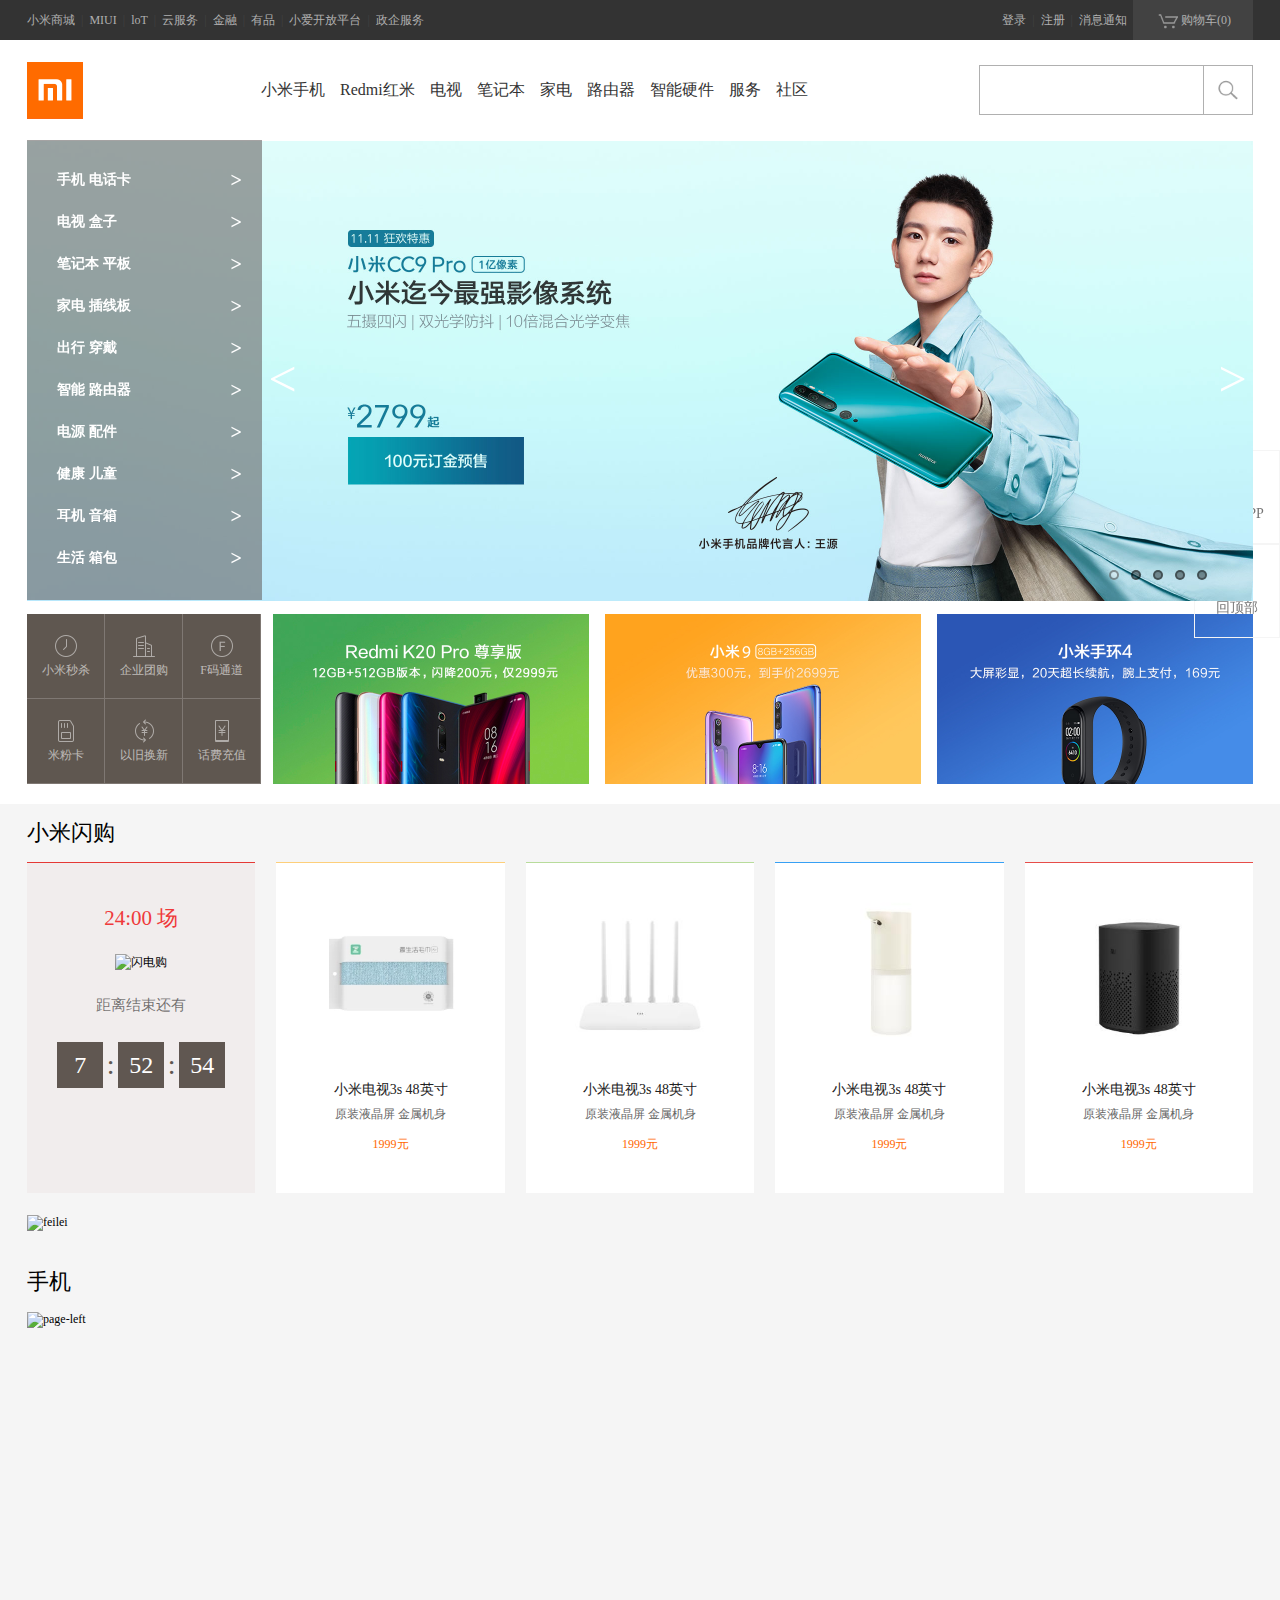
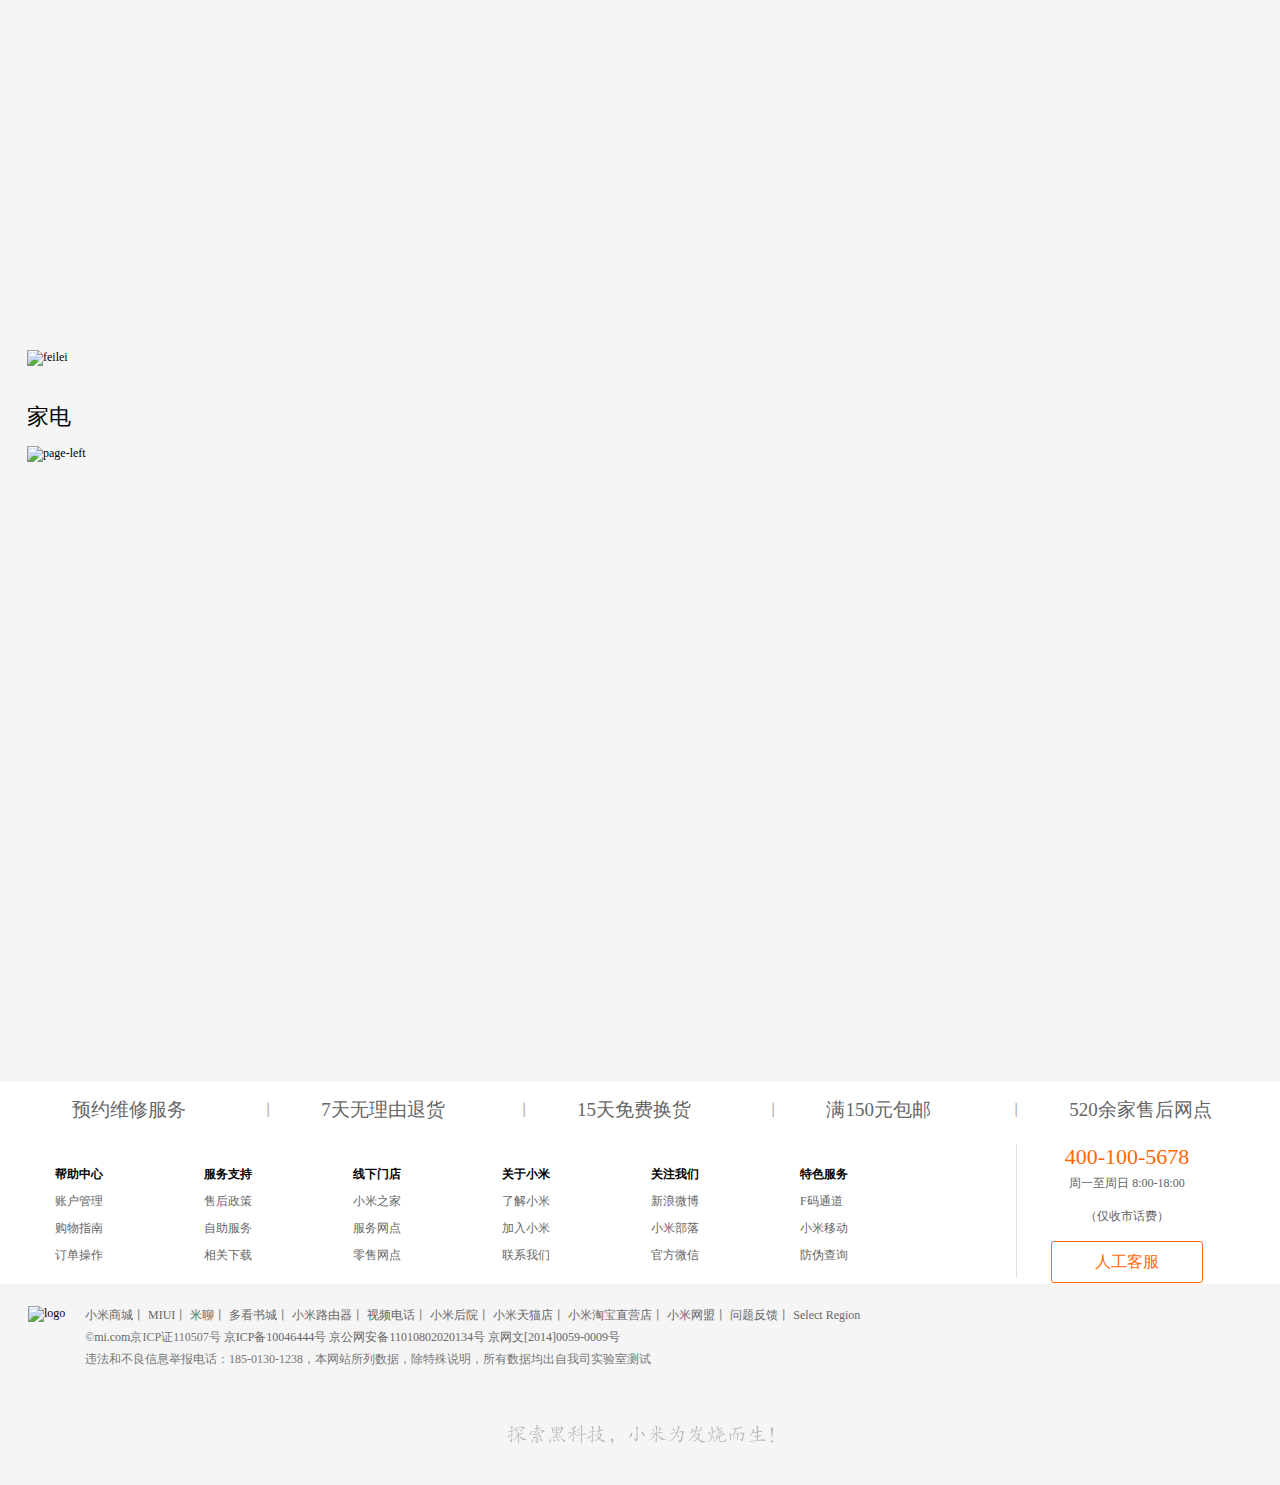
==== commit 973278ef: "加入懒加载" ====
--- a/index.html
+++ b/index.html
@@ -21,7 +21,7 @@
 
             </div>
             <span>手机APP</span>
-            <div class="app"><img src="img/app.png" alt="app"></div>
+            <div class="app"><img data-src="img/app.png" alt="app"></div>
         </a>
         <a class="aside s1">
             <div class="ccc">
@@ -46,8 +46,8 @@
                 <div class="right">
                     <div class="shoppingCart">
                         <a href="car.html">
-                            <i><img src="img/shoppingCart1.png" alt="shoppingCart">
-                                <img src="img/shoppingCart2.png" alt="shoppingCart"></i>
+                            <i><img data-src="img/shoppingCart1.png" alt="shoppingCart">
+                                <img data-src="img/shoppingCart2.png" alt="shoppingCart"></i>
                             购物车(<span>0</span>)
                         </a>
                         <div>
@@ -65,14 +65,14 @@
     </header>
     <nav>
         <div class="top">
-            <a class="logo" href="#"><img src="img/logo-footer.png" alt="logo"></a>
+            <a class="logo" href="#"><img data-src="img/logo-footer.png" alt="logo"></a>
             <div class="nav">
                 <span>小米手机
                     <div class="nav-menu-back">
                         <ul>
                             <li>
                                 <a href="#">
-                                    <div class="nav-menu-pic"><img src="img/be92bc4baa572bf467fc9e881fd4be2a.png"
+                                    <div class="nav-menu-pic"><img data-src="img/be92bc4baa572bf467fc9e881fd4be2a.png"
                                             alt="小米CC9 Pro"></div>
                                     <div class="title">小米CC9 Pro</div>
                                     <p class="price">2799元起</p>
@@ -80,7 +80,7 @@
                             </li>
                             <li>
                                 <a href="#">
-                                    <div class="nav-menu-pic"><img src="img/41c566d825a3ae3b5751a78d4c7cffdb.png"
+                                    <div class="nav-menu-pic"><img data-src="img/41c566d825a3ae3b5751a78d4c7cffdb.png"
                                             alt="小米9 Pro 5G"></div>
                                     <div class="title">小米9 Pro 5G</div>
                                     <p class="price">3699元起</p>
@@ -88,7 +88,7 @@
                             </li>
                             <li>
                                 <a href="#">
-                                    <div class="nav-menu-pic"><img src="img/5d19da60f9f62eb2aa5dcdbd7df19f0f.png"
+                                    <div class="nav-menu-pic"><img data-src="img/5d19da60f9f62eb2aa5dcdbd7df19f0f.png"
                                             alt="小米MIX Alpha"></div>
                                     <div class="title">小米MIX Alpha</div>
                                     <p class="price">19999元</p>
@@ -96,7 +96,7 @@
                             </li>
                             <li>
                                 <a href="#">
-                                    <div class="nav-menu-pic"><img src="img/f515ab05232ed14ccd78ec67e024495a.png"
+                                    <div class="nav-menu-pic"><img data-src="img/f515ab05232ed14ccd78ec67e024495a.png"
                                             alt="小米CC9"></div>
                                     <div class="title">小米CC9</div>
                                     <p class="price">1499元起</p>
@@ -104,7 +104,7 @@
                             </li>
                             <li class="last-nav-menu">
                                 <a href="#">
-                                    <div class="nav-menu-pic"><img src="img/df9b3e7a562e02a33eb069b3f0119815.png"
+                                    <div class="nav-menu-pic"><img data-src="img/df9b3e7a562e02a33eb069b3f0119815.png"
                                             alt="小米CC9e"></div>
                                     <div class="title">小米CC9e</div>
                                     <p class="price">1099元起</p>
@@ -112,7 +112,7 @@
                             </li>
                             <li>
                                 <a href="#">
-                                    <div class="nav-menu-pic"><img src="img/b02f50c9dd2e01c139a06a12502755ef.png"
+                                    <div class="nav-menu-pic"><img data-src="img/b02f50c9dd2e01c139a06a12502755ef.png"
                                             alt="小米CC9 美图定制版"></div>
                                     <div class="title">小米CC9 美图定制版</div>
                                     <p class="price">2199元</p>
@@ -126,7 +126,7 @@
                         <ul>
                             <li>
                                 <a href="#">
-                                    <div class="nav-menu-pic"><img src="img/398311b2e6f47ac324ba0421a0ac1b80.png"
+                                    <div class="nav-menu-pic"><img data-src="img/398311b2e6f47ac324ba0421a0ac1b80.png"
                                             alt="Redmi 8A"></div>
                                     <div class="title">Redmi 8A</div>
                                     <p class="price">699元起</p>
@@ -134,7 +134,7 @@
                             </li>
                             <li>
                                 <a href="#">
-                                    <div class="nav-menu-pic"><img src="img/a9734e0314fec470ff6912a8a92da5e6.png"
+                                    <div class="nav-menu-pic"><img data-src="img/a9734e0314fec470ff6912a8a92da5e6.png"
                                             alt="Redmi 8"></div>
                                     <div class="title">Redmi 8</div>
                                     <p class="price">799元起</p>
@@ -142,7 +142,7 @@
                             </li>
                             <li>
                                 <a href="#">
-                                    <div class="nav-menu-pic"><img src="img/c1937ecb7e9b8e1aee11d6936e19d53c.png"
+                                    <div class="nav-menu-pic"><img data-src="img/c1937ecb7e9b8e1aee11d6936e19d53c.png"
                                             alt="Redmi K20 Pro 尊享版"></div>
                                     <div class="title">Redmi K20 Pro 尊享版</div>
                                     <p class="price">2699元起</p>
@@ -150,7 +150,7 @@
                             </li>
                             <li>
                                 <a href="#">
-                                    <div class="nav-menu-pic"><img src="img/8ee0af37bbd2f5a83c799e87dd791037.png"
+                                    <div class="nav-menu-pic"><img data-src="img/8ee0af37bbd2f5a83c799e87dd791037.png"
                                             alt="Redmi Note 8 Pro"></div>
                                     <div class="title">Redmi Note 8 Pro</div>
                                     <p class="price">1299元起</p>
@@ -158,7 +158,7 @@
                             </li>
                             <li>
                                 <a href="#">
-                                    <div class="nav-menu-pic"><img src="img/dacd6a3d8440b7a038e9778702bd6db6.png"
+                                    <div class="nav-menu-pic"><img data-src="img/dacd6a3d8440b7a038e9778702bd6db6.png"
                                             alt="Redmi Note 8"></div>
                                     <div class="title">Redmi Note 8</div>
                                     <p class="price">999元起</p>
@@ -166,7 +166,7 @@
                             </li>
                             <li class="last-nav-menu">
                                 <a href="#">
-                                    <div class="nav-menu-pic"><img src="img/d4fbf37c6b51e510a3bac5e738f2f681.jpg"
+                                    <div class="nav-menu-pic"><img data-src="img/d4fbf37c6b51e510a3bac5e738f2f681.jpg"
                                             alt="Redmi K20"></div>
                                     <div class="title">Redmi K20</div>
                                     <p class="price">1999元起</p>
@@ -180,7 +180,7 @@
                         <ul>
                             <li>
                                 <a href="#">
-                                    <div class="nav-menu-pic"><img src="img/6917267948c54c647d2009a98637aac6.png"
+                                    <div class="nav-menu-pic"><img data-src="img/6917267948c54c647d2009a98637aac6.png"
                                             alt="Redmi 红米电视 70英寸 R70A"></div>
                                     <div class="title">Redmi 红米电视 70英寸 R70A</div>
                                     <p class="price">3799元</p>
@@ -188,7 +188,7 @@
                             </li>
                             <li>
                                 <a href="#">
-                                    <div class="nav-menu-pic"><img src="img/00f597a8725eee9245e383c35cd4f7b6.png"
+                                    <div class="nav-menu-pic"><img data-src="img/00f597a8725eee9245e383c35cd4f7b6.png"
                                             alt="小米壁画电视 65英寸"></div>
                                     <div class="title">小米壁画电视 65英寸</div>
                                     <p class="price">6999元</p>
@@ -196,7 +196,7 @@
                             </li>
                             <li>
                                 <a href="#">
-                                    <div class="nav-menu-pic"><img src="img/a40904b6a053b73b631a152334388d0e.png"
+                                    <div class="nav-menu-pic"><img data-src="img/a40904b6a053b73b631a152334388d0e.png"
                                             alt="小米全面屏电视E55A"></div>
                                     <div class="title">小米全面屏电视E55A</div>
                                     <p class="price">1699元</p>
@@ -204,7 +204,7 @@
                             </li>
                             <li>
                                 <a href="#">
-                                    <div class="nav-menu-pic"><img src="img/e8f4e22f6d591825f8f150b3309c750b.png"
+                                    <div class="nav-menu-pic"><img data-src="img/e8f4e22f6d591825f8f150b3309c750b.png"
                                             alt="小米电视4A 32英寸"></div>
                                     <div class="title">小米电视4A 32英寸</div>
                                     <p class="price">688元</p>
@@ -212,7 +212,7 @@
                             </li>
                             <li>
                                 <a href="#">
-                                    <div class="nav-menu-pic"><img src="img/bf72a3e9a6e799cb71ecfa7d80465351.png"
+                                    <div class="nav-menu-pic"><img data-src="img/bf72a3e9a6e799cb71ecfa7d80465351.png"
                                             alt="小米电视4A 55英寸"></div>
                                     <div class="title">小米电视4A 55英寸</div>
                                     <p class="price">1599元</p>
@@ -220,7 +220,7 @@
                             </li>
                             <li class="last-nav-menu">
                                 <a href="#">
-                                    <div class="nav-menu-pic"><img src="img/bd922870295a97a0972eaba5af92129e.png"
+                                    <div class="nav-menu-pic"><img data-src="img/bd922870295a97a0972eaba5af92129e.png"
                                             alt="小米电视4A 65英寸"></div>
                                     <div class="title">小米电视4A 65英寸</div>
                                     <p class="price">2499元</p>
@@ -234,7 +234,7 @@
                         <ul>
                             <li>
                                 <a href="#">
-                                    <div class="nav-menu-pic"><img src="img/d712f71b3c4a3b562601c2b956a660ad.png"
+                                    <div class="nav-menu-pic"><img data-src="img/d712f71b3c4a3b562601c2b956a660ad.png"
                                             alt="小米笔记本Pro 15.6&quot;"></div>
                                     <div class="title">小米笔记本Pro 15.6"</div>
                                     <p class="price">4999元起</p>
@@ -242,7 +242,7 @@
                             </li>
                             <li>
                                 <a href="#">
-                                    <div class="nav-menu-pic"><img src="img/6a25f895ad6019c3fae32fd1f48a2c7c.png"
+                                    <div class="nav-menu-pic"><img data-src="img/6a25f895ad6019c3fae32fd1f48a2c7c.png"
                                             alt="RedmiBook 14"></div>
                                     <div class="title">RedmiBook 14</div>
                                     <p class="price">3999元起</p>
@@ -250,7 +250,7 @@
                             </li>
                             <li>
                                 <a href="#">
-                                    <div class="nav-menu-pic"><img src="img/33c6a31aaee90164ce963801bec48e64.png"
+                                    <div class="nav-menu-pic"><img data-src="img/33c6a31aaee90164ce963801bec48e64.png"
                                             alt="游戏本2019款"></div>
                                     <div class="title">游戏本2019款</div>
                                     <p class="price">7299元起</p>
@@ -258,7 +258,7 @@
                             </li>
                             <li>
                                 <a href="#">
-                                    <div class="nav-menu-pic"><img src="img/bb159dbe860ee434b52d8eed9e9fd424.png"
+                                    <div class="nav-menu-pic"><img data-src="img/bb159dbe860ee434b52d8eed9e9fd424.png"
                                             alt="小米笔记本 15.6&quot;"></div>
                                     <div class="title">小米笔记本 15.6"</div>
                                     <p class="price">3599元起</p>
@@ -266,7 +266,7 @@
                             </li>
                             <li>
                                 <a href="#">
-                                    <div class="nav-menu-pic"><img src="img/95c4329ce2c454e2a5fa1e0931528a46.png"
+                                    <div class="nav-menu-pic"><img data-src="img/95c4329ce2c454e2a5fa1e0931528a46.png"
                                             alt="小米笔记本Air 12.5&quot;"></div>
                                     <div class="title">小米笔记本Air 12.5"</div>
                                     <p class="price">3399元起</p>
@@ -274,7 +274,7 @@
                             </li>
                             <li class="last-nav-menu">
                                 <a href="#">
-                                    <div class="nav-menu-pic"><img src="img/96108a8feee8e790389b09b8b949fa7d.png"
+                                    <div class="nav-menu-pic"><img data-src="img/96108a8feee8e790389b09b8b949fa7d.png"
                                             alt="小米笔记本 Air 13.3&quot;"></div>
                                     <div class="title">小米笔记本 Air 13.3"</div>
                                     <p class="price">4999元起</p>
@@ -288,14 +288,14 @@
                         <ul>
                             <li>
                                 <a href="#">
-                                    <div class="nav-menu-pic"><img src="img/beed8.png" alt="米家互联网空调C1（一级能效）"></div>
+                                    <div class="nav-menu-pic"><img data-src="img/beed8.png" alt="米家互联网空调C1（一级能效）"></div>
                                     <div class="title">米家互联网空调C1（一级能效）</div>
                                     <p class="price">2249元</p>
                                 </a>
                             </li>
                             <li>
                                 <a href="#">
-                                    <div class="nav-menu-pic"><img src="img/e06b219c5bced9256467b17738a943c6 (1).png"
+                                    <div class="nav-menu-pic"><img data-src="img/e06b219c5bced9256467b17738a943c6 (1).png"
                                             alt="米家互联网空调（一级能效）"></div>
                                     <div class="title">米家互联网空调（一级能效）</div>
                                     <p class="price">1999元</p>
@@ -303,7 +303,7 @@
                             </li>
                             <li>
                                 <a href="#">
-                                    <div class="nav-menu-pic"><img src="img/c5d772b7c2a159c3ed7d4e31bd293f18 (1).png"
+                                    <div class="nav-menu-pic"><img data-src="img/c5d772b7c2a159c3ed7d4e31bd293f18 (1).png"
                                             alt="Redmi全自动波轮洗衣机1A"></div>
                                     <div class="title">Redmi全自动波轮洗衣机1A</div>
                                     <p class="price">699元</p>
@@ -311,7 +311,7 @@
                             </li>
                             <li>
                                 <a href="#">
-                                    <div class="nav-menu-pic"><img src="img/11b8bca444aba2994fe852993eac9203 (1).png"
+                                    <div class="nav-menu-pic"><img data-src="img/11b8bca444aba2994fe852993eac9203 (1).png"
                                             alt="米家互联网洗烘一体机10kg"></div>
                                     <div class="title">米家互联网洗烘一体机10kg</div>
                                     <p class="price">1899元</p>
@@ -319,7 +319,7 @@
                             </li>
                             <li>
                                 <a href="#">
-                                    <div class="nav-menu-pic"><img src="img/486a2a7359b6bda95b3dbd4e45b9c50a (1).png"
+                                    <div class="nav-menu-pic"><img data-src="img/486a2a7359b6bda95b3dbd4e45b9c50a (1).png"
                                             alt="小米净水器"></div>
                                     <div class="title">小米净水器</div>
                                     <p class="price">1499元</p>
@@ -327,7 +327,7 @@
                             </li>
                             <li class="last-nav-menu">
                                 <a href="#">
-                                    <div class="nav-menu-pic"><img src="img/4ae019eebf10a55f8df2fee8d19b4e1f (1).png"
+                                    <div class="nav-menu-pic"><img data-src="img/4ae019eebf10a55f8df2fee8d19b4e1f (1).png"
                                             alt="米家扫地机器人"></div>
                                     <div class="title">米家扫地机器人</div>
                                     <p class="price">1399元</p>
@@ -341,42 +341,42 @@
                         <ul>
                             <li>
                                 <a href="#">
-                                    <div class="nav-menu-pic"><img src="img/lyq1.png" alt="小米路由器AC2100"></div>
+                                    <div class="nav-menu-pic"><img data-src="img/lyq1.png" alt="小米路由器AC2100"></div>
                                     <div class="title">小米路由器AC2100</div>
                                     <p class="price">229元</p>
                                 </a>
                             </li>
                             <li>
                                 <a href="#">
-                                    <div class="nav-menu-pic"><img src="img/lyq2.png" alt="小米路由器 Mesh"></div>
+                                    <div class="nav-menu-pic"><img data-src="img/lyq2.png" alt="小米路由器 Mesh"></div>
                                     <div class="title">小米路由器 Mesh</div>
                                     <p class="price">999元</p>
                                 </a>
                             </li>
                             <li>
                                 <a href="#">
-                                    <div class="nav-menu-pic"><img src="img/lyq3.png" alt="小米路由器4A 千兆版"></div>
+                                    <div class="nav-menu-pic"><img data-src="img/lyq3.png" alt="小米路由器4A 千兆版"></div>
                                     <div class="title">小米路由器4A 千兆版</div>
                                     <p class="price">149元</p>
                                 </a>
                             </li>
                             <li>
                                 <a href="#">
-                                    <div class="nav-menu-pic"><img src="img/lyq4.png" alt="小米路由器 4C"></div>
+                                    <div class="nav-menu-pic"><img data-src="img/lyq4.png" alt="小米路由器 4C"></div>
                                     <div class="title">小米路由器 4C</div>
                                     <p class="price">59元</p>
                                 </a>
                             </li>
                             <li>
                                 <a href="#">
-                                    <div class="nav-menu-pic"><img src="img/lyq5.png" alt="小米路由器 4A"></div>
+                                    <div class="nav-menu-pic"><img data-src="img/lyq5.png" alt="小米路由器 4A"></div>
                                     <div class="title">小米路由器 4A</div>
                                     <p class="price">99元</p>
                                 </a>
                             </li>
                             <li class="last-nav-menu">
                                 <a href="#">
-                                    <div class="nav-menu-pic"><img src="img/lyq6.png" alt="小米路由器 Pro"></div>
+                                    <div class="nav-menu-pic"><img data-src="img/lyq6.png" alt="小米路由器 Pro"></div>
                                     <div class="title">小米路由器 Pro</div>
                                     <p class="price">399元</p>
                                 </a>
@@ -389,42 +389,42 @@
                         <ul>
                             <li>
                                 <a href="#">
-                                    <div class="nav-menu-pic"><img src="img/zn1.png" alt="小米米家智能摄像机云台版"></div>
+                                    <div class="nav-menu-pic"><img data-src="img/zn1.png" alt="小米米家智能摄像机云台版"></div>
                                     <div class="title">小米米家智能摄像机云台版</div>
                                     <p class="price">199元</p>
                                 </a>
                             </li>
                             <li>
                                 <a href="#">
-                                    <div class="nav-menu-pic"><img src="img/zn2.png" alt="小米小爱老师"></div>
+                                    <div class="nav-menu-pic"><img data-src="img/zn2.png" alt="小米小爱老师"></div>
                                     <div class="title">小米小爱老师</div>
                                     <p class="price">449元起</p>
                                 </a>
                             </li>
                             <li>
                                 <a href="#">
-                                    <div class="nav-menu-pic"><img src="img/zn3.png" alt="小米米家智能门锁"></div>
+                                    <div class="nav-menu-pic"><img data-src="img/zn3.png" alt="小米米家智能门锁"></div>
                                     <div class="title">小米米家智能门锁</div>
                                     <p class="price">1149元起</p>
                                 </a>
                             </li>
                             <li>
                                 <a href="#">
-                                    <div class="nav-menu-pic"><img src="img/zn4.png" alt="小米小爱触屏音箱"></div>
+                                    <div class="nav-menu-pic"><img data-src="img/zn4.png" alt="小米小爱触屏音箱"></div>
                                     <div class="title">小米小爱触屏音箱</div>
                                     <p class="price">299元</p>
                                 </a>
                             </li>
                             <li>
                                 <a href="#">
-                                    <div class="nav-menu-pic"><img src="img/zn5.png" alt="小爱万能遥控版"></div>
+                                    <div class="nav-menu-pic"><img data-src="img/zn5.png" alt="小爱万能遥控版"></div>
                                     <div class="title">小爱万能遥控版</div>
                                     <p class="price">199元</p>
                                 </a>
                             </li>
                             <li class="last-nav-menu">
                                 <a href="#">
-                                    <div class="nav-menu-pic"><img src="img/zn6.png" alt="查看全部#智能硬件"></div>
+                                    <div class="nav-menu-pic"><img data-src="img/zn6.png" alt="查看全部#智能硬件"></div>
                                     <div class="title">查看全部<br>智能硬件</div>
                                 </a>
                             </li>
@@ -451,59 +451,59 @@
                     <div class="banner_menu_content" style="width: 993px; top: -20px;">
                         <ul class="banner_menu_content_ul">
                             <li>
-                                <a><img src="img/xm9ccpro.jpg"></a><a><span>小米CC9 PRO</span></a></li>
-                            <li>
-                                <a><img src="img/redmi8a.jpg"></a><a><span>Redmi 8A</span></a></li>
-                            <li>
-                                <a><img src="img/redmi8.jpg"></a><a><span>Redmi 8</span></a></li>
-                            <li>
-                                <a><img src="img/xmmixa.jpg"></a><a><span>小米MIX Alpha</span></a></li>
-                            <li>
-                                <a><img src="img/xm9pro5g.jpg"></a><a><span>小米9PRO 5G</span></a></li>
-                            <li>
-                                <a><img src="img/redmik20pro.jpg"></a><a><span>Redmi K20 Pro尊享版</span></a></li>
-                        </ul>
-                        <ul class="banner_menu_content_ul">
-                            <li>
-                                <a><img src="img/redminote8pro.jpg"></a><a><span>Redmi Note 8 Pro</span></a></li>
-                            <li>
-                                <a><img src="img/redminote8.jpg"></a><a><span>Redmi Note 8</span></a></li>
-                            <li>
-                                <a><img src="img/xmcc9.jpg"></a><a><span>小米CC9</span></a></li>
-                            <li>
-                                <a><img src="img/xmcc9meitu.jpg"></a><a><span>小米CC9美图定制版</span></a></li>
-                            <li>
-                                <a><img src="img/xmcc9e.jpg"></a><a><span>小米CC9e</span></a></li>
-                            <li>
-                                <a><img src="img/xm9.jpg"></a><a><span>小米9</span></a></li>
-                        </ul>
-                        <ul class="banner_menu_content_ul">
-                            <li>
-                                <a><img src="img/xm9se.jpg"></a><a><span>小米9 SE</span></a></li>
-                            <li>
-                                <a><img src="img/xmmix3.jpg"></a><a><span>小米MIX 3</span></a></li>
-                            <li>
-                                <a><img src="img/xmmax3.jpg"></a><a><span>小米MAX3</span></a></li>
-                            <li>
-                                <a><img src="img/hssj2p.jpg"></a><a><span>黑鲨手机2 Pro</span></a></li>
-                            <li>
-                                <a><img src="img/hssj2.jpg"></a><a><span>黑鲨游戏手机2</span></a></li>
-                            <li>
-                                <a><img src="img/redmik20.jpg"></a><a><span>Redmi K20</span></a></li>
-                        </ul>
-                        <ul class="banner_menu_content_ul">
-                            <li>
-                                <a><img src="img/redmi7a.jpg"></a><a><span>Redmi 7A</span></a></li>
-                            <li>
-                                <a><img src="img/redmi7.jpg"></a><a><span> Redmi 7</span></a></li>
-                            <li>
-                                <a><img src="img/rmnote7p.jpg"></a><a><span>Redmi Note7 Pro</span></a></li>
-                            <li>
-                                <a><img src="img/rmnote7.jpg"></a><a><span>Redmi Note7</span></a></li>
-                            <li>
-                                <a><img src="img/4G.jpg"></a><a><span>移动4G+专区</span></a></li>
-                            <li>
-                                <a><img src="img/mika.jpg"></a><a><span>小米移动 电话卡</span></a></li>
+                                <a><img data-src="img/xm9ccpro.jpg"></a><a><span>小米CC9 PRO</span></a></li>
+                            <li>
+                                <a><img data-src="img/redmi8a.jpg"></a><a><span>Redmi 8A</span></a></li>
+                            <li>
+                                <a><img data-src="img/redmi8.jpg"></a><a><span>Redmi 8</span></a></li>
+                            <li>
+                                <a><img data-src="img/xmmixa.jpg"></a><a><span>小米MIX Alpha</span></a></li>
+                            <li>
+                                <a><img data-src="img/xm9pro5g.jpg"></a><a><span>小米9PRO 5G</span></a></li>
+                            <li>
+                                <a><img data-src="img/redmik20pro.jpg"></a><a><span>Redmi K20 Pro尊享版</span></a></li>
+                        </ul>
+                        <ul class="banner_menu_content_ul">
+                            <li>
+                                <a><img data-src="img/redminote8pro.jpg"></a><a><span>Redmi Note 8 Pro</span></a></li>
+                            <li>
+                                <a><img data-src="img/redminote8.jpg"></a><a><span>Redmi Note 8</span></a></li>
+                            <li>
+                                <a><img data-src="img/xmcc9.jpg"></a><a><span>小米CC9</span></a></li>
+                            <li>
+                                <a><img data-src="img/xmcc9meitu.jpg"></a><a><span>小米CC9美图定制版</span></a></li>
+                            <li>
+                                <a><img data-src="img/xmcc9e.jpg"></a><a><span>小米CC9e</span></a></li>
+                            <li>
+                                <a><img data-src="img/xm9.jpg"></a><a><span>小米9</span></a></li>
+                        </ul>
+                        <ul class="banner_menu_content_ul">
+                            <li>
+                                <a><img data-src="img/xm9se.jpg"></a><a><span>小米9 SE</span></a></li>
+                            <li>
+                                <a><img data-src="img/xmmix3.jpg"></a><a><span>小米MIX 3</span></a></li>
+                            <li>
+                                <a><img data-src="img/xmmax3.jpg"></a><a><span>小米MAX3</span></a></li>
+                            <li>
+                                <a><img data-src="img/hssj2p.jpg"></a><a><span>黑鲨手机2 Pro</span></a></li>
+                            <li>
+                                <a><img data-src="img/hssj2.jpg"></a><a><span>黑鲨游戏手机2</span></a></li>
+                            <li>
+                                <a><img data-src="img/redmik20.jpg"></a><a><span>Redmi K20</span></a></li>
+                        </ul>
+                        <ul class="banner_menu_content_ul">
+                            <li>
+                                <a><img data-src="img/redmi7a.jpg"></a><a><span>Redmi 7A</span></a></li>
+                            <li>
+                                <a><img data-src="img/redmi7.jpg"></a><a><span> Redmi 7</span></a></li>
+                            <li>
+                                <a><img data-src="img/rmnote7p.jpg"></a><a><span>Redmi Note7 Pro</span></a></li>
+                            <li>
+                                <a><img data-src="img/rmnote7.jpg"></a><a><span>Redmi Note7</span></a></li>
+                            <li>
+                                <a><img data-src="img/4G.jpg"></a><a><span>移动4G+专区</span></a></li>
+                            <li>
+                                <a><img data-src="img/mika.jpg"></a><a><span>小米移动 电话卡</span></a></li>
                         </ul>
                     </div>
                 </li>
@@ -513,31 +513,31 @@
                     <div class="banner_menu_content" style="width: 497px; top: -62px;">
                         <ul class="banner_menu_content_ul">
                             <li>
-                                <a><img src="img/tv555.jpg"></a><a><span>小米电视5 55英寸</span></a></li>
-                            <li>
-                                <a><img src="img/tv565.jpg"></a><a><span>小米电视5 65英寸</span></a></li>
-                            <li>
-                                <a><img src="img/tv575.jpg"></a><a><span>小米电视5 75英寸</span></a></li>
-                            <li>
-                                <a><img src="img/tv5p55.jpg"></a><a><span>小米电视5 Pro 55英寸</span></a></li>
-                            <li>
-                                <a><img src="img/tv5p65.jpg"></a><a><span>小米电视5 Pro 65英寸</span></a></li>
-                            <li>
-                                <a><img src="img/tv5p75.jpg"></a><a><span>小米电视5 Pro 75英寸</span></a></li>
-                        </ul>
-                        <ul class="banner_menu_content_ul">
-                            <li>
-                                <a><img src="img/tv555.jpg"></a><a><span>小米电视5 55英寸</span></a></li>
-                            <li>
-                                <a><img src="img/tv565.jpg"></a><a><span>小米电视5 65英寸</span></a></li>
-                            <li>
-                                <a><img src="img/tv575.jpg"></a><a><span>小米电视5 75英寸</span></a></li>
-                            <li>
-                                <a><img src="img/tv5p55.jpg"></a><a><span>小米电视5 Pro 55英寸</span></a></li>
-                            <li>
-                                <a><img src="img/tv5p65.jpg"></a><a><span>小米电视5 Pro 65英寸</span></a></li>
-                            <li>
-                                <a><img src="img/tv5p75.jpg"></a><a><span>小米电视5 Pro 75英寸</span></a></li>
+                                <a><img data-src="img/tv555.jpg"></a><a><span>小米电视5 55英寸</span></a></li>
+                            <li>
+                                <a><img data-src="img/tv565.jpg"></a><a><span>小米电视5 65英寸</span></a></li>
+                            <li>
+                                <a><img data-src="img/tv575.jpg"></a><a><span>小米电视5 75英寸</span></a></li>
+                            <li>
+                                <a><img data-src="img/tv5p55.jpg"></a><a><span>小米电视5 Pro 55英寸</span></a></li>
+                            <li>
+                                <a><img data-src="img/tv5p65.jpg"></a><a><span>小米电视5 Pro 65英寸</span></a></li>
+                            <li>
+                                <a><img data-src="img/tv5p75.jpg"></a><a><span>小米电视5 Pro 75英寸</span></a></li>
+                        </ul>
+                        <ul class="banner_menu_content_ul">
+                            <li>
+                                <a><img data-src="img/tv555.jpg"></a><a><span>小米电视5 55英寸</span></a></li>
+                            <li>
+                                <a><img data-src="img/tv565.jpg"></a><a><span>小米电视5 65英寸</span></a></li>
+                            <li>
+                                <a><img data-src="img/tv575.jpg"></a><a><span>小米电视5 75英寸</span></a></li>
+                            <li>
+                                <a><img data-src="img/tv5p55.jpg"></a><a><span>小米电视5 Pro 55英寸</span></a></li>
+                            <li>
+                                <a><img data-src="img/tv5p65.jpg"></a><a><span>小米电视5 Pro 65英寸</span></a></li>
+                            <li>
+                                <a><img data-src="img/tv5p75.jpg"></a><a><span>小米电视5 Pro 75英寸</span></a></li>
                         </ul>
                     </div>
                 </li>
@@ -547,31 +547,31 @@
                     <div class="banner_menu_content" style="width: 497px; top: -104px;">
                         <ul class="banner_menu_content_ul">
                             <li>
-                                <a><img src="img/xmbjb.jpg"></a><a><span>小米笔记本 15.6</span></a></li>
-                            <li>
-                                <a><img src="img/xmbjb.jpg"></a><a><span>小米笔记本 13.3</span></a></li>
-                            <li>
-                                <a><img src="img/xmbjb.jpg"></a><a><span>小米笔记本 12.5</span></a></li>
-                            <li>
-                                <a><img src="img/xmbjb.jpg"></a><a><span>小米笔记本 15.6</span></a></li>
-                            <li>
-                                <a><img src="img/xmbjb.jpg"></a><a><span>小米笔记本 13.3</span></a></li>
-                            <li>
-                                <a><img src="img/xmbjb.jpg"></a><a><span>小米笔记本 12.5</span></a></li>
-                        </ul>
-                        <ul class="banner_menu_content_ul">
-                            <li>
-                                <a><img src="img/xmbjb.jpg"></a><a><span>小米笔记本 15.6</span></a></li>
-                            <li>
-                                <a><img src="img/xmbjb.jpg"></a><a><span>小米笔记本 13.3</span></a></li>
-                            <li>
-                                <a><img src="img/xmbjb.jpg"></a><a><span>小米笔记本 12.5</span></a></li>
-                            <li>
-                                <a><img src="img/xmbjb.jpg"></a><a><span>小米笔记本 15.6</span></a></li>
-                            <li>
-                                <a><img src="img/xmbjb.jpg"></a><a><span>小米笔记本 13.3</span></a></li>
-                            <li>
-                                <a><img src="img/xmbjb.jpg"></a><a><span>小米笔记本 12.5</span></a></li>
+                                <a><img data-src="img/xmbjb.jpg"></a><a><span>小米笔记本 15.6</span></a></li>
+                            <li>
+                                <a><img data-src="img/xmbjb.jpg"></a><a><span>小米笔记本 13.3</span></a></li>
+                            <li>
+                                <a><img data-src="img/xmbjb.jpg"></a><a><span>小米笔记本 12.5</span></a></li>
+                            <li>
+                                <a><img data-src="img/xmbjb.jpg"></a><a><span>小米笔记本 15.6</span></a></li>
+                            <li>
+                                <a><img data-src="img/xmbjb.jpg"></a><a><span>小米笔记本 13.3</span></a></li>
+                            <li>
+                                <a><img data-src="img/xmbjb.jpg"></a><a><span>小米笔记本 12.5</span></a></li>
+                        </ul>
+                        <ul class="banner_menu_content_ul">
+                            <li>
+                                <a><img data-src="img/xmbjb.jpg"></a><a><span>小米笔记本 15.6</span></a></li>
+                            <li>
+                                <a><img data-src="img/xmbjb.jpg"></a><a><span>小米笔记本 13.3</span></a></li>
+                            <li>
+                                <a><img data-src="img/xmbjb.jpg"></a><a><span>小米笔记本 12.5</span></a></li>
+                            <li>
+                                <a><img data-src="img/xmbjb.jpg"></a><a><span>小米笔记本 15.6</span></a></li>
+                            <li>
+                                <a><img data-src="img/xmbjb.jpg"></a><a><span>小米笔记本 13.3</span></a></li>
+                            <li>
+                                <a><img data-src="img/xmbjb.jpg"></a><a><span>小米笔记本 12.5</span></a></li>
                         </ul>
                     </div>
                 </li>
@@ -581,13 +581,13 @@
                     <div class="banner_menu_content" style="width: 250px; top: -146px;">
                         <ul class="banner_menu_content_ul">
                             <li>
-                                <a><img src="img/dianyuan.jpg "></a><a><span>大米移动电源</span></a></li>
-                            <li>
-                                <a><img src="img/powerscript.jpg"></a><a><span>大米插线板</span></a></li>
-                            <li>
-                                <a><img src="img/yidongdianyuan.jpg"></a><a><span>品牌移动电源</span></a></li>
-                            <li>
-                                <a><img src="img/dianyuanfujian.jpg"></a><a><span>移动电源附件</span></a></li>
+                                <a><img data-src="img/dianyuan.jpg "></a><a><span>大米移动电源</span></a></li>
+                            <li>
+                                <a><img data-src="img/powerscript.jpg"></a><a><span>大米插线板</span></a></li>
+                            <li>
+                                <a><img data-src="img/yidongdianyuan.jpg"></a><a><span>品牌移动电源</span></a></li>
+                            <li>
+                                <a><img data-src="img/dianyuanfujian.jpg"></a><a><span>移动电源附件</span></a></li>
                         </ul>
                     </div>
                 </li>
@@ -597,15 +597,15 @@
                     <div class="banner_menu_content" style="width: 250px; top: -188px;">
                         <ul class="banner_menu_content_ul">
                             <li>
-                                <a><img src="img/headphone.jpg"></a><a><span>大米头戴式耳机</span></a></li>
-                            <li>
-                                <a><img src="img/huosai.jpg"></a><a><span>大米活塞耳机</span></a></li>
-                            <li>
-                                <a><img src="img/bluetoothheadset.jpg"></a><a><span>大米蓝牙耳机</span></a></li>
-                            <li>
-                                <a><img src="img/erji.jpg"></a><a><span>品牌耳机</span></a></li>
-                            <li>
-                                <a><img src="img/yinxiang.jpg"></a><a><span>音箱</span></a></li>
+                                <a><img data-src="img/headphone.jpg"></a><a><span>大米头戴式耳机</span></a></li>
+                            <li>
+                                <a><img data-src="img/huosai.jpg"></a><a><span>大米活塞耳机</span></a></li>
+                            <li>
+                                <a><img data-src="img/bluetoothheadset.jpg"></a><a><span>大米蓝牙耳机</span></a></li>
+                            <li>
+                                <a><img data-src="img/erji.jpg"></a><a><span>品牌耳机</span></a></li>
+                            <li>
+                                <a><img data-src="img/yinxiang.jpg"></a><a><span>音箱</span></a></li>
                         </ul>
                     </div>
                 </li>
@@ -615,31 +615,31 @@
                     <div class="banner_menu_content" style="width: 497px; top: -230px;">
                         <ul class="banner_menu_content_ul">
                             <li>
-                                <a><img src="img/miwifi.jpg"></a><a><span>大米路由器</span></a></li>
-                            <li>
-                                <a><img src="img/miwifilite.jpg"></a><a><span>大米路由器&nbsp;青春版</span></a></li>
-                            <li>
-                                <a><img src="img/air.jpg"></a><a><span>净化器</span></a></li>
-                            <li>
-                                <a><img src="img/xiaoyi.jpg"></a><a><span>摄像机</span></a></li>
-                            <li>
-                                <a><img src="img/scale.jpg"></a><a><span>体重称</span></a></li>
-                            <li>
-                                <a><img src="img/scale.jpg"></a><a><span>智能插头</span></a></li>
-                        </ul>
-                        <ul class="banner_menu_content_ul">
-                            <li>
-                                <a><img src="img/miwifimini.jpg"></a><a>大米路由器MINI</span></a></li>
-                            <li>
-                                <a><img src="img/wifiExtension.jpg"></a><a><span>大米WIFI放大器</span></a></li>
-                            <li>
-                                <a><img src="img/yicamera.jpg"></a><a><span>运动相机</span></a></li>
-                            <li>
-                                <a><img src="img/water.jpg"></a><a><span>净水器</span></a></li>
-                            <li>
-                                <a><img src="img/ihealth.jpg"></a><a><span>血压计</span></a></li>
-                            <li>
-                                <a><img src="img/ihealth.jpg"></a><a><span>床头灯</span></a></li>
+                                <a><img data-src="img/miwifi.jpg"></a><a><span>大米路由器</span></a></li>
+                            <li>
+                                <a><img data-src="img/miwifilite.jpg"></a><a><span>大米路由器&nbsp;青春版</span></a></li>
+                            <li>
+                                <a><img data-src="img/air.jpg"></a><a><span>净化器</span></a></li>
+                            <li>
+                                <a><img data-src="img/xiaoyi.jpg"></a><a><span>摄像机</span></a></li>
+                            <li>
+                                <a><img data-src="img/scale.jpg"></a><a><span>体重称</span></a></li>
+                            <li>
+                                <a><img data-src="img/scale.jpg"></a><a><span>智能插头</span></a></li>
+                        </ul>
+                        <ul class="banner_menu_content_ul">
+                            <li>
+                                <a><img data-src="img/miwifimini.jpg"></a><a>大米路由器MINI</span></a></li>
+                            <li>
+                                <a><img data-src="img/wifiExtension.jpg"></a><a><span>大米WIFI放大器</span></a></li>
+                            <li>
+                                <a><img data-src="img/yicamera.jpg"></a><a><span>运动相机</span></a></li>
+                            <li>
+                                <a><img data-src="img/water.jpg"></a><a><span>净水器</span></a></li>
+                            <li>
+                                <a><img data-src="img/ihealth.jpg"></a><a><span>血压计</span></a></li>
+                            <li>
+                                <a><img data-src="img/ihealth.jpg"></a><a><span>床头灯</span></a></li>
                         </ul>
                     </div>
                 </li>
@@ -649,19 +649,19 @@
                     <div class="banner_menu_content" style="width: 250px; top: -272px;">
                         <ul class="banner_menu_content_ul">
                             <li>
-                                <a><img src="img/dianchi.jpg"></a><a><span>电池</span></a></li>
-                            <li>
-                                <a><img src="img/chongdian.jpg"></a><a><span>充电器</span></a></li>
-                            <li>
-                                <a><img src="img/xiancai.jpg"></a><a><span>线材</span></a></li>
-                            <li>
-                                <a><img src="img/cunchu.jpg"></a><a><span>存储卡</span></a></li>
-                        </ul>
-                        <ul class="banner_menu_content_ul">
-                            <li>
-                                <a><img src="img/baohu.jpg"></a><a><span>保护套/保护壳</span></a></li>
-                            <li>
-                                <a><img src="img/hougai.jpg"></a><a><span>后盖</span></a></li>
+                                <a><img data-src="img/dianchi.jpg"></a><a><span>电池</span></a></li>
+                            <li>
+                                <a><img data-src="img/chongdian.jpg"></a><a><span>充电器</span></a></li>
+                            <li>
+                                <a><img data-src="img/xiancai.jpg"></a><a><span>线材</span></a></li>
+                            <li>
+                                <a><img data-src="img/cunchu.jpg"></a><a><span>存储卡</span></a></li>
+                        </ul>
+                        <ul class="banner_menu_content_ul">
+                            <li>
+                                <a><img data-src="img/baohu.jpg"></a><a><span>保护套/保护壳</span></a></li>
+                            <li>
+                                <a><img data-src="img/hougai.jpg"></a><a><span>后盖</span></a></li>
                         </ul>
                     </div>
                 </li>
@@ -671,23 +671,23 @@
                     <div class="banner_menu_content" style="width: 497px; top: -314px;">
                         <ul class="banner_menu_content_ul">
                             <li>
-                                <a><img src="img/tiemo.jpg"></a><a><span>贴膜</span></a></li>
-                            <li>
-                                <a><img src="img/zipaigan.jpg"></a><a><span>自拍杆</span></a></li>
-                            <li>
-                                <a><img src="img/zipaigan.jpg"></a><a><span>蓝牙手柄</span></a></li>
-                            <li>
-                                <a><img src="img/tizhi.jpg"></a><a><span>贴纸</span></a></li>
-                            <li>
-                                <a><img src="img/fangchensai.jpg"></a><a><span>防尘塞</span></a></li>
-                            <li>
-                                <a><img src="img/fangchensai.jpg"></a><a><span>手机支架</span></a></li>
-                        </ul>
-                        <ul class="banner_menu_content_ul">
-                            <li>
-                                <a><img src="img/raoxian.jpg"></a><a><span>耳机绕线器</span></a></li>
-                            <li>
-                                <a><img src="img/wifi.jpg"></a><a><span>随身WIFI</span></a></li>
+                                <a><img data-src="img/tiemo.jpg"></a><a><span>贴膜</span></a></li>
+                            <li>
+                                <a><img data-src="img/zipaigan.jpg"></a><a><span>自拍杆</span></a></li>
+                            <li>
+                                <a><img data-src="img/zipaigan.jpg"></a><a><span>蓝牙手柄</span></a></li>
+                            <li>
+                                <a><img data-src="img/tizhi.jpg"></a><a><span>贴纸</span></a></li>
+                            <li>
+                                <a><img data-src="img/fangchensai.jpg"></a><a><span>防尘塞</span></a></li>
+                            <li>
+                                <a><img data-src="img/fangchensai.jpg"></a><a><span>手机支架</span></a></li>
+                        </ul>
+                        <ul class="banner_menu_content_ul">
+                            <li>
+                                <a><img data-src="img/raoxian.jpg"></a><a><span>耳机绕线器</span></a></li>
+                            <li>
+                                <a><img data-src="img/wifi.jpg"></a><a><span>随身WIFI</span></a></li>
                         </ul>
                     </div>
                 </li>
@@ -697,9 +697,9 @@
                     <div class="banner_menu_content" style="width: 250px; top: -356px;">
                         <ul class="banner_menu_content_ul">
                             <li>
-                                <a><img src="img/mitu.jpg"></a><a><span>米兔</span></a></li>
-                            <li>
-                                <a><img src="img/fuzhuang.jpg"></a><a><span>服装</span></a></li>
+                                <a><img data-src="img/mitu.jpg"></a><a><span>米兔</span></a></li>
+                            <li>
+                                <a><img data-src="img/fuzhuang.jpg"></a><a><span>服装</span></a></li>
                         </ul>
                     </div>
                 </li>
@@ -709,24 +709,24 @@
                     <div class="banner_menu_content" style="width: 250px; top: -398px;">
                         <ul class="banner_menu_content_ul">
                             <li>
-                                <a><img src="img/bag.jpg"></a><a><span>背包</span></a></li>
-                            <li>
-                                <a><img src="img/shubiaodian.jpg"></a><a><span>大米鼠标坠</span></a></li>
-                            <li>
-                                <a><img src="img/zhoubian.jpg"></a><a><span>生活周边</span></a></li>
-                            <li>
-                                <a><img src="img/wan.jpg"></a><a><span>玩酷产品</span></a></li>
+                                <a><img data-src="img/bag.jpg"></a><a><span>背包</span></a></li>
+                            <li>
+                                <a><img data-src="img/shubiaodian.jpg"></a><a><span>大米鼠标坠</span></a></li>
+                            <li>
+                                <a><img data-src="img/zhoubian.jpg"></a><a><span>生活周边</span></a></li>
+                            <li>
+                                <a><img data-src="img/wan.jpg"></a><a><span>玩酷产品</span></a></li>
                         </ul>
                     </div>
                 </li>
             </ul>
             <div id="big_banner_pic_wrap">
                 <ul id="big_banner_pic">
-                    <li><img src="img/banner1.jpg"></li>
-                    <li><img src="img/banner2.jpg"></li>
-                    <li><img src="img/banner3.jpg"></li>
-                    <li><img src="img/banner4.jpg"></li>
-                    <li><img src="img/banner5.jpg"></li>
+                    <li><img data-src="img/banner1.jpg"></li>
+                    <li><img data-src="img/banner2.jpg"></li>
+                    <li><img data-src="img/banner3.jpg"></li>
+                    <li><img data-src="img/banner4.jpg"></li>
+                    <li><img data-src="img/banner5.jpg"></li>
                 </ul>
             </div>
             <div id="big_banner_change_wrap">
@@ -746,30 +746,30 @@
         <div class="margin">
             <div class="menu">
                 <ul>
-                    <li><a href="#"><img src="img/menu1.png" alt="小米秒杀">
+                    <li><a href="#"><img data-src="img/menu1.png" alt="小米秒杀">
                             <p>小米秒杀</p>
                         </a></li>
-                    <li><a href="#"><img src="img/menu2.png" alt="企业团购">
+                    <li><a href="#"><img data-src="img/menu2.png" alt="企业团购">
                             <p>企业团购</p>
                         </a></li>
-                    <li><a href="#"><img src="img/menu3.png" alt="F码通道">
+                    <li><a href="#"><img data-src="img/menu3.png" alt="F码通道">
                             <p>F码通道</p>
                         </a></li>
-                    <li><a href="#"><img src="img/menu4.png" alt="米粉卡">
+                    <li><a href="#"><img data-src="img/menu4.png" alt="米粉卡">
                             <p>米粉卡</p>
                         </a></li>
-                    <li><a href="#"><img src="img/menu5.png" alt="以旧换新">
+                    <li><a href="#"><img data-src="img/menu5.png" alt="以旧换新">
                             <p>以旧换新</p>
                         </a></li>
-                    <li><a href="#"><img src="img/menu6.png" alt="话费充值">
+                    <li><a href="#"><img data-src="img/menu6.png" alt="话费充值">
                             <p>话费充值</p>
                         </a></li>
                 </ul>
             </div>
             <div class="product">
-                <a href="#"><img src="img/z1.jpg" alt=""></a>
-                <a href="#"><img src="img/z2.jpg" alt=""></a>
-                <a href="#"><img src="img/z3.jpg" alt=""></a>
+                <a href="#"><img data-src="img/z1.jpg" alt=""></a>
+                <a href="#"><img data-src="img/z2.jpg" alt=""></a>
+                <a href="#"><img data-src="img/z3.jpg" alt=""></a>
             </div>
         </div>
     </section>
@@ -780,7 +780,7 @@
                 <div class="star_dl">
                     <dl class="s0">
                         <div class="cc">24:00 场</div>
-                        <div class="gou"><img src="img/gou.png" alt="闪电购"></div>
+                        <div class="gou"><img data-src="img/gou.png" alt="闪电购"></div>
                         <p>距离结束还有</p>
                         <div id="timeOut">
                             <span id="hours"></span><i>:</i><span id="minutes"></span><i>:</i><span id="seconds"></span>
@@ -789,7 +789,7 @@
                     <dl class="s1">
                         <a href="#">
                             <dt>
-                                <img src="img/page1-1.png" />
+                                <img data-src="img/page1-1.png" />
                             </dt>
                             <dd>
                                 <h4>小米电视3s 48英寸</h4>
@@ -801,7 +801,7 @@
                     <dl class="s2">
                         <a href="#">
                             <dt>
-                                <img src="img/page1-2.png" />
+                                <img data-src="img/page1-2.png" />
                             </dt>
                             <dd>
                                 <h4>小米电视3s 48英寸</h4>
@@ -813,7 +813,7 @@
                     <dl class="s3">
                         <a href="#">
                             <dt>
-                                <img src="img/page1-3.png" />
+                                <img data-src="img/page1-3.png" />
                             </dt>
                             <dd>
                                 <h4>小米电视3s 48英寸</h4>
@@ -825,7 +825,7 @@
                     <dl class="s4">
                         <a href="#">
                             <dt>
-                                <img src="img/page1-4.png" />
+                                <img data-src="img/page1-4.png" />
                             </dt>
                             <dd>
                                 <h4>小米电视3s 48英寸</h4>
@@ -837,11 +837,11 @@
                 </div>
             </div>
             <div class="fenlei">
-                <img src="img/fenlei1.png" alt="feilei">
+                <img data-src="img/fenlei1.png" alt="feilei">
             </div>
             <div class="page1">
                 <h2>手机</h2>
-                <div class="page1-left"><img src="img/page-left1.png" alt="page-left"></div>
+                <div class="page1-left"><img data-src="img/page-left1.png" alt="page-left"></div>
                 <div class="page1-right">
                     <ul class="json-list">
 
@@ -850,11 +850,11 @@
                 </div>
             </div>
             <div class="fenlei">
-                <img src="img/fenlei2.png" alt="feilei">
+                <img data-src="img/fenlei2.png" alt="feilei">
             </div>
             <div class="page1">
                 <h2>家电</h2>
-                <div class="page1-left"><img src="img/page-left2.png" alt="page-left"></div>
+                <div class="page1-left"><img data-src="img/page-left2.png" alt="page-left"></div>
                 <div class="page1-right">
                     <ul class="json-list">
 
@@ -943,7 +943,7 @@
     </footer>
     <footer id="ft">
         <div class="bottom margin">
-            <p class="lt footer-logo"><img src="img/logo-footer.png" alt="logo"></p>
+            <p class="lt footer-logo"><img data-src="img/logo-footer.png" alt="logo"></p>
             <div class="lt">
                 <a href="#">小米商城</a>丨
                 <a href="#">MIUI</a>丨
@@ -965,11 +965,11 @@
                 </p>
                 违法和不良信息举报电话：185-0130-1238，本网站所列数据，除特殊说明，所有数据均出自我司实验室测试
                 <div class="log">
-                    <a href="#"><img src="img/log1.png"></a>
-                    <a href="#"><img src="img/log2.png"></a>
-                    <a href="#"><img src="img/log3.png"></a>
-                    <a href="#"><img src="img/log4.png"></a>
-                    <a href="#"><img src="img/log5.png"></a>
+                    <a href="#"><img data-src="img/log1.png"></a>
+                    <a href="#"><img data-src="img/log2.png"></a>
+                    <a href="#"><img data-src="img/log3.png"></a>
+                    <a href="#"><img data-src="img/log4.png"></a>
+                    <a href="#"><img data-src="img/log5.png"></a>
                 </div>
             </div>
         </div>
@@ -977,6 +977,7 @@
     <div class="btm"></div>
 
 </body>
+<script src="library/js/lazyLoad.js"></script>
 <script src="library/jquery.js"></script>
 <script src="library/ajax.js"></script>
 <script src="library/cookie.js"></script>
